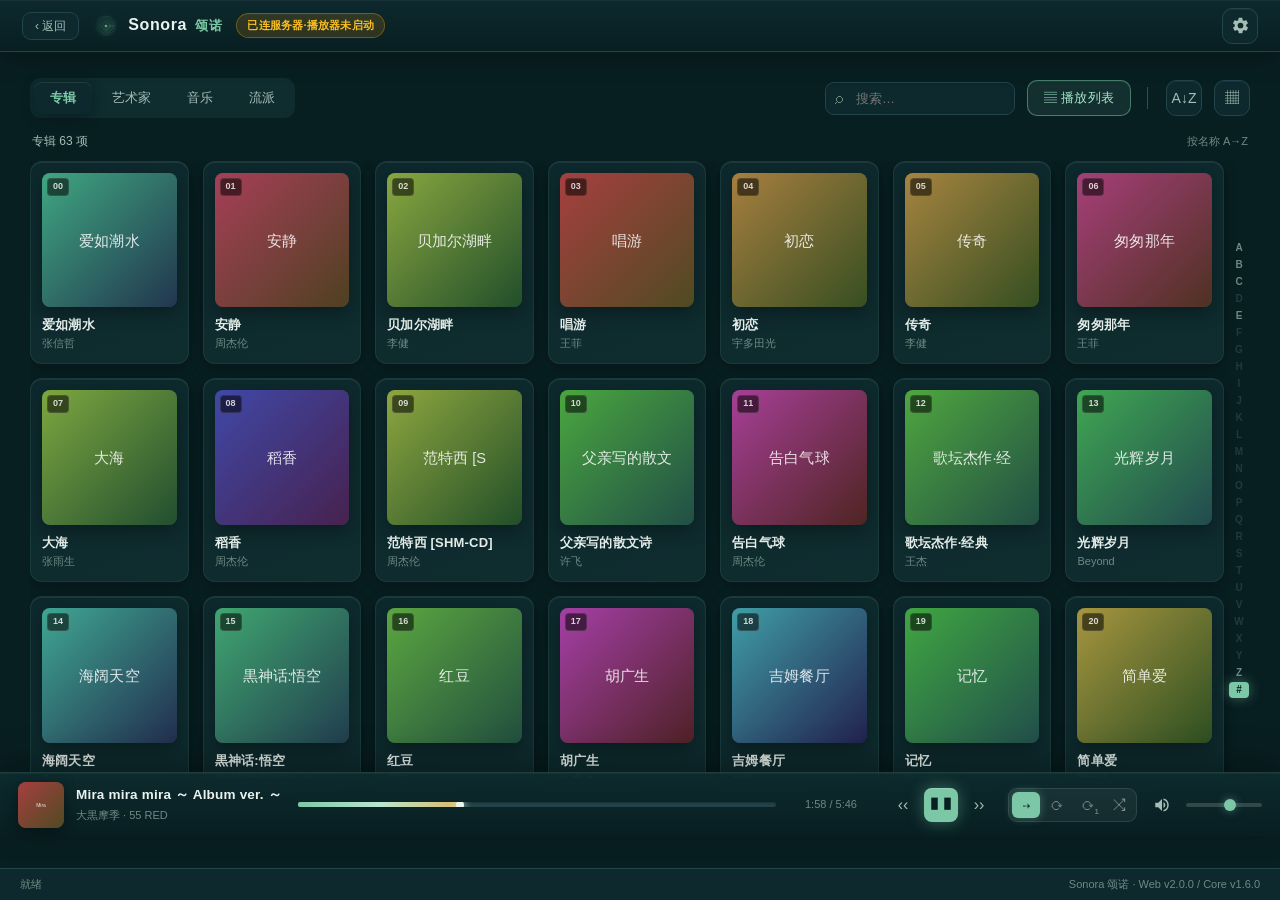
==== sonora-web/preview.html @ d5d9b0c3 "fix: v2.0.11 切歌/封面/信息延迟与直通判定修复" ====
<!DOCTYPE html>
<html lang="zh-CN">
<head>
<meta charset="utf-8">
<title>Sonora 颂诺 · 高保真播放器</title>
<style>
/* Design tokens — 源自 docs/design/design-tokens.json v1.1 + v1.6.0 THEMES */
:root {
  --bg:#FAFAFA; --topbar:#FFFFFF; --surface:#FFFFFF; --surface2:#F5F8F6;
  --card:#FFFFFF; --card-border:#E0E7E3; --border:#E0E7E3; --divider:#E4EAE7;
  --text:#1B2A26; --text2:#53655E; --text3:#8E9B95;
  --primary:#2F6B52; --primary-dark:#2A5F49; --on-primary:#FFFFFF;
  --accent:#2F6B52; --brand:#589E81; --on-accent:#FFFFFF;
  --ok:#3E7D62; --warn:#9A6100; --error:#B5352B;
  --sel:#E2F0EA; --sel-text:#2F6B52; --hover:#EEF5F1; --selected:#E2F0EA;
  --disabled:#8E9B95; --link:#2F6B52; --cover-pad:#E9EEF0;
  --prog-bg:#DCE5E0; --prog-fg:#589E81;
  --scroll:#E0E7E3; --scroll-active:#2F6B52;
  --fs-hero:42px; --fs-hero-focus:56px; --fs-title:24px; --fs-subtitle:17px;
  --fs-body:14px; --fs-caption:12px; --fs-overline:10px;
  --radius:12px; --radius-sm:8px; --radius-lg:16px;
  --shadow:0 8px 32px rgba(27,42,38,.10);
  --shadow-sm:0 2px 10px rgba(27,42,38,.06);
  --glass:blur(24px) saturate(150%);
  --font:"PingFang SC","Noto Sans CJK SC","SF Pro Display",-apple-system,BlinkMacSystemFont,"Segoe UI",sans-serif;
}
[data-theme="dark"] {
  --bg:#081F22; --topbar:#0D292D; --surface:#0D292D; --surface2:#0F2C2F;
  --card:#0D292D; --card-border:#22444A; --border:#22444A; --divider:#22444A;
  --text:#EAF3EF; --text2:#A6BDB6; --text3:#6E8984;
  --primary:#7CC7A6; --primary-dark:#6DB99A; --on-primary:#081F22;
  --accent:#7CC7A6; --brand:#6CAC92; --on-accent:#081F22;
  --ok:#7CC7A6; --warn:#E9B15C; --error:#F0857A;
  --sel:#17453E; --sel-text:#EAF3EF; --hover:#153A3C; --selected:#17453E;
  --disabled:#6E8984; --link:#7CC7A6; --cover-pad:#12332F;
  --prog-bg:#22444A; --prog-fg:#6CAC92;
  --scroll:#22444A; --scroll-active:#7CC7A6;
  --shadow:0 8px 32px rgba(0,0,0,.45);
  --shadow-sm:0 2px 10px rgba(0,0,0,.3);
}
* { box-sizing:border-box; margin:0; padding:0; }
html,body { height:100%; }
body { font-family:var(--font); background:var(--bg); color:var(--text);
  font-size:var(--fs-body); line-height:1.55; overflow:hidden;
  transition:background .25s,color .25s; }
button { font-family:inherit; cursor:pointer; }
::-webkit-scrollbar { width:10px; height:10px; }
::-webkit-scrollbar-thumb { background:var(--scroll); border-radius:6px; }
::-webkit-scrollbar-thumb:hover { background:var(--scroll-active); }

/* ================= App shell ================= */
[hidden] { display:none !important; }
.app { display:flex; flex-direction:column; height:100vh; }
.topbar { height:52px; flex:none; display:flex; align-items:center; gap:14px;
  padding:0 22px; background:var(--topbar); border-bottom:1px solid var(--border);
  position:relative; z-index:80; }
.brand { display:flex; align-items:center; gap:9px; font-size:16px; font-weight:700; color:var(--text); letter-spacing:.3px; cursor:pointer; }
.brand-logo { width:26px; height:26px; flex:none; border-radius:7px; }
.brand-zh { white-space:nowrap; }
.brand-zh em { font-style:normal; font-size:13px; font-weight:600; color:var(--primary); margin-left:3px; }
.brand-sub { font-size:12px; color:var(--text3); }
.spacer { flex:1; }
.icon-btn { width:36px; height:36px; display:flex; align-items:center; justify-content:center;
  border:1px solid var(--border); background:var(--surface); color:var(--text2);
  border-radius:10px; transition:.15s; font-size:14px; }
.icon-btn:hover { background:var(--hover); color:var(--primary); border-color:var(--primary); }
.settings-btn.on { background:var(--selected); color:var(--primary); border-color:var(--primary); }

/* 设置下拉菜单 */
.settings-menu { position:absolute; top:46px; right:20px; width:230px;
  background:var(--card); border:1px solid var(--card-border); border-radius:14px;
  box-shadow:var(--shadow); padding:8px; z-index:100;
  animation:menuIn .16s ease-out; }
@keyframes menuIn { from{opacity:0; transform:translateY(-6px)} to{opacity:1; transform:none} }
.sm-head { font-size:11px; font-weight:600; color:var(--text3); padding:6px 10px 8px; letter-spacing:1px; }
.settings-menu > button { display:flex; align-items:center; gap:12px; width:100%;
  border:0; background:transparent; color:var(--text); padding:10px 12px;
  font-size:13px; border-radius:9px; text-align:left; }
.settings-menu > button:hover { background:var(--hover); color:var(--primary); }
.sm-ico { width:20px; text-align:center; font-size:15px; color:var(--text2); }
.settings-menu > button:hover .sm-ico { color:var(--primary); }
.sm-sep { height:1px; background:var(--divider); margin:6px 8px; }
.sm-theme { display:flex; align-items:center; justify-content:space-between; padding:8px 12px; font-size:12px; color:var(--text2); }
.seg { display:flex; border:1px solid var(--border); border-radius:8px; overflow:hidden; }
.seg button { border:0; background:var(--topbar); color:var(--text2); padding:5px 11px; font-size:11px; }
.seg button.on { background:var(--selected); color:var(--primary); font-weight:600; }
.seg.mini button { padding:4px 9px; font-size:10px; }

.main { flex:1; overflow:hidden; position:relative; }
.page { display:none; height:100%; overflow:auto; padding:26px 30px; }
.page.on { display:block; }
.toast { position:absolute; top:16px; left:50%; transform:translateX(-50%) translateY(-8px);
  background:var(--card); border:1px solid var(--card-border); border-radius:10px;
  padding:10px 18px; box-shadow:var(--shadow); font-size:12px; opacity:0;
  transition:.25s; pointer-events:none; z-index:200; }
.toast.show { opacity:1; transform:translateX(-50%) translateY(0); }

/* ================= 首页 ================= */
.home-wrap { max-width:900px; margin:40px auto; display:grid;
  grid-template-columns:repeat(2,1fr); gap:24px; }
.home-card { display:flex; align-items:center; gap:18px; padding:30px 26px;
  background:var(--card); border:1px solid var(--card-border); border-radius:18px;
  box-shadow:var(--shadow-sm); cursor:pointer; transition:.2s; position:relative; overflow:hidden; }
.home-card::after { content:""; position:absolute; inset:0;
  background:radial-gradient(circle at 85% 15%,rgba(88,158,129,.12),transparent 55%); pointer-events:none; }
.home-card:hover { transform:translateY(-3px); box-shadow:var(--shadow); border-color:var(--primary); }
.home-card-ico { width:64px; height:64px; flex:none; display:flex; align-items:center; justify-content:center;
  border-radius:16px; background:var(--sel); color:var(--primary); }
.home-card-body { flex:1; min-width:0; }
.home-card-title { font-size:20px; font-weight:700; color:var(--text); }
.home-card-sub { font-size:12px; color:var(--text3); margin-top:4px; }
.home-card-arrow { font-size:26px; color:var(--text3); }
.placeholder-ico { font-size:56px; text-align:center; padding:30px; opacity:.5; }

/* 返回按钮（置于顶栏，不再悬浮遮挡封面） */
.back-bar { flex:none; display:flex; align-items:center; gap:3px;
  border:1px solid var(--border); background:var(--surface); color:var(--text2);
  padding:7px 12px; border-radius:9px; font-size:12px; line-height:1; }
.back-bar:hover { color:var(--primary); border-color:var(--primary); background:var(--hover); }

/* ================= 音乐库 ================= */
.lib-setup { display:flex; flex-direction:column; align-items:center; justify-content:center;
  height:70%; gap:14px; text-align:center; }
.add-lib-btn { width:78px; height:78px; border-radius:22px; border:2px dashed var(--primary);
  background:var(--sel); color:var(--primary); font-size:40px; line-height:1; cursor:pointer;
  transition:.2s; }
.add-lib-btn:hover { background:var(--selected); transform:scale(1.05); }
.lib-setup-title { font-size:20px; font-weight:700; margin-top:6px; }
.lib-setup-sub { font-size:13px; color:var(--text3); max-width:320px; }
.btn { padding:10px 20px; border-radius:9px; border:1px solid var(--border);
  background:var(--surface); color:var(--text); font-size:13px; cursor:pointer; }
.btn.primary { background:var(--primary); color:var(--on-primary); border-color:var(--primary); }
.btn:hover { filter:brightness(1.05); }

.lib-wrap { display:flex; flex-direction:column; height:100%; }
.lib-toolbar { display:flex; align-items:center; gap:12px; flex:none; }
.lib-cats { display:flex; gap:4px; background:var(--surface2); padding:4px; border-radius:11px; }
.lib-cats button { border:0; background:transparent; color:var(--text2); padding:7px 16px;
  border-radius:8px; font-size:13px; transition:.15s; }
.lib-cats button.on { background:var(--card); color:var(--primary); font-weight:600; box-shadow:var(--shadow-sm); }
.lib-search-wrap { position:relative; }
.lib-search-wrap .search-ico { position:absolute; left:10px; top:50%; transform:translateY(-50%);
  color:var(--text3); font-size:16px; }
.lib-search-wrap input { width:190px; padding:8px 12px 8px 30px; border:1px solid var(--border);
  background:var(--surface); color:var(--text); border-radius:9px; font-size:13px; outline:none; }
.lib-search-wrap input:focus { border-color:var(--primary); }
.lib-info { display:flex; align-items:center; padding:14px 2px 10px; font-size:12px; color:var(--text2); flex:none; }
.hint { color:var(--text3); font-size:11px; }
.lib-scroll-wrap { position:relative; flex:1; min-height:0; }
.lib-body { height:100%; overflow:auto; position:relative; padding-right:26px; }
.lib-items { display:grid; gap:14px; }
/* 网格视图 */
.lib-items.grid { grid-template-columns:repeat(auto-fill,minmax(140px,1fr)); }
.lib-item.grid { display:flex; flex-direction:column; gap:8px; padding:10px;
  background:var(--card); border:1px solid var(--card-border); border-radius:12px;
  cursor:pointer; transition:.15s; }
.lib-item.grid:hover { border-color:var(--primary); transform:translateY(-2px); box-shadow:var(--shadow-sm); }
.lib-item .thumb { width:100%; aspect-ratio:1; border-radius:8px; overflow:hidden;
  background:var(--cover-pad); display:flex; align-items:center; justify-content:center; position:relative; }
.lib-item .thumb img { width:100%; height:100%; object-fit:cover; }
.lib-item .thumb .ph { font-size:34px; color:var(--text3); }
.lib-item .idx { position:absolute; left:5px; top:5px; font-size:9px; color:rgba(255,255,255,.8);
  background:rgba(0,0,0,.45); padding:1px 5px; border-radius:4px; font-variant-numeric:tabular-nums; }
.lib-item .it-title { font-size:12px; font-weight:600; color:var(--text);
  white-space:nowrap; overflow:hidden; text-overflow:ellipsis; }
.lib-item .it-sub { font-size:11px; color:var(--text3);
  white-space:nowrap; overflow:hidden; text-overflow:ellipsis; }
/* 列表视图 */
.lib-items.list { grid-template-columns:1fr; gap:2px; }
.lib-item.list { display:flex; align-items:center; gap:12px; padding:6px 10px;
  border-radius:8px; cursor:pointer; }
.lib-item.list:hover { background:var(--hover); }
.lib-item.list .thumb { width:42px; height:42px; aspect-ratio:auto; flex:none; border-radius:6px; }
.lib-item.list .thumb .ph { font-size:18px; }
.lib-item.list .idx { display:none; }
.lib-item.list .it-main { flex:1; min-width:0; }
.lib-item.list .it-title { font-size:13px; }
.lib-item.list .it-sub { font-size:11px; }
.lib-item.list .it-extra { font-size:11px; color:var(--text3); font-variant-numeric:tabular-nums; }
/* 首字母栏 */
.alpha-bar { position:absolute; right:0; top:0; bottom:0; width:22px;
  display:flex; flex-direction:column; align-items:center; justify-content:center;
  gap:1px; z-index:5; }
.alpha-bar button { border:0; background:transparent; color:var(--text3); font-size:10px;
  width:20px; height:15px; line-height:15px; padding:0; border-radius:4px; font-weight:600; }
.alpha-bar button:hover, .alpha-bar button.on { color:var(--primary); background:var(--sel); }
.alpha-bar button.disabled { opacity:.25; pointer-events:none; }
.alpha-tip { position:absolute; right:30px; top:50%; transform:translateY(-50%);
  width:56px; height:56px; display:none; align-items:center; justify-content:center;
  background:rgba(47,107,82,.92); color:#fff; font-size:28px; font-weight:700;
  border-radius:14px; z-index:6; pointer-events:none; }
.alpha-tip.show { display:flex; }
.alpha-anchor { height:0; }

/* ================= mini 播放器 ================= */
.mini-player { position:fixed; left:0; right:0; bottom:32px; height:64px; z-index:60;
  display:flex; align-items:center; gap:12px; padding:0 18px;
  background:var(--topbar); border-top:1px solid var(--border); box-shadow:0 -4px 20px rgba(0,0,0,.12);
  animation:miniIn .3s cubic-bezier(.2,.8,.2,1); }
@keyframes miniIn { from{transform:translateY(100%)} to{transform:none} }
.mini-cover { width:46px; height:46px; flex:none; border-radius:8px; overflow:hidden;
  background:var(--cover-pad); display:flex; align-items:center; justify-content:center;
  cursor:pointer; box-shadow:var(--shadow-sm); }
.mini-cover img { width:100%; height:100%; object-fit:cover; }
.mini-cover .ph { font-size:20px; color:var(--text3); }
.mini-info { width:210px; min-width:0; }
.mini-title { font-size:13px; font-weight:600; white-space:nowrap; overflow:hidden; text-overflow:ellipsis; }
.mini-artist { font-size:11px; color:var(--text3); white-space:nowrap; overflow:hidden; text-overflow:ellipsis; margin-top:2px; }
.mini-progress { flex:1; height:4px; background:var(--prog-bg); border-radius:2px; overflow:hidden; }
.mini-progress i { display:block; height:100%; width:0; background:var(--prog-fg); transition:width .3s; }
.mini-time { font-size:11px; color:var(--text3); font-variant-numeric:tabular-nums; width:86px; text-align:center; }
.mini-ctrls { display:flex; align-items:center; gap:4px; }
.mini-ctrl { width:34px; height:34px; border:0; background:transparent; color:var(--text2);
  font-size:16px; border-radius:8px; }
.mini-ctrl:hover { background:var(--hover); color:var(--primary); }
.mini-ctrl.play { background:var(--primary); color:var(--on-primary); font-size:13px; }
.foot { height:32px; flex:none; display:flex; align-items:center; gap:10px; padding:0 20px;
  background:var(--topbar); border-top:1px solid var(--border); font-size:11px; color:var(--text3); }

/* ================= 常规播放器 ================= */
.player-screen { position:fixed; inset:0; z-index:120; overflow:hidden; background:var(--bg);
  animation:fadeIn .25s; }
@keyframes fadeIn { from{opacity:0} to{opacity:1} }
.player-bg { position:absolute; inset:-40px; background-size:cover; background-position:center;
  filter:blur(60px) saturate(140%); opacity:.32; transform:scale(1.1); }
.player-bg::after { content:""; position:absolute; inset:0;
  background:linear-gradient(135deg,rgba(8,31,34,.55),rgba(8,31,34,.85)); }
.player-top { position:relative; z-index:2; display:flex; align-items:center; gap:12px;
  padding:16px 24px; }
.focus-btn { gap:7px; padding:0 14px; width:auto; }
.focus-btn span { font-size:12px; }
.player-content { position:relative; z-index:2; display:grid;
  grid-template-columns:minmax(300px,440px) 1fr; gap:34px; max-width:1180px;
  margin:0 auto; padding:10px 30px 40px; height:calc(100% - 70px); }
.player-left { display:flex; flex-direction:column; gap:20px; min-width:0; }
.player-cover { width:100%; aspect-ratio:1; border-radius:18px; overflow:hidden;
  background:var(--cover-pad); display:flex; align-items:center; justify-content:center;
  box-shadow:0 16px 48px rgba(0,0,0,.45); border:1px solid rgba(255,255,255,.14); }
.player-cover img { width:100%; height:100%; object-fit:cover; }
.player-cover .ph { font-size:60px; color:var(--text3); }
/* LED 点阵屏 */
.led { border-radius:12px; padding:3px; background:linear-gradient(145deg,#0a1410,#121e18);
  box-shadow:inset 0 1px 3px rgba(255,255,255,.08),0 4px 14px rgba(0,0,0,.4); }
.led-screen { background:#0b1510; border:1px solid #1c3324; border-radius:9px;
  padding:12px 14px; font-family:"Courier New",ui-monospace,monospace; }
.led-row { display:flex; justify-content:space-between; align-items:baseline;
  padding:3px 0; font-size:11px; letter-spacing:1px; }
.led-row span { color:#3d6b4a; }
.led-row b { color:#7ce0a0; font-weight:700; text-shadow:0 0 8px rgba(124,224,160,.55); letter-spacing:1.5px; }
.led-status { margin-top:8px; padding-top:8px; border-top:1px dashed #1c3324;
  color:#e0b74c; font-size:10px; letter-spacing:2px; text-shadow:0 0 8px rgba(224,183,76,.5); }
.led-status.ok { color:#7ce0a0; text-shadow:0 0 8px rgba(124,224,160,.55); }
.player-right { display:flex; flex-direction:column; min-width:0; gap:18px; }
.player-title { font-size:34px; font-weight:700; line-height:1.2; color:#fff; word-break:break-word; }
.player-artist { font-size:17px; color:rgba(255,255,255,.8); margin-top:6px; }
.player-album { font-size:13px; color:rgba(255,255,255,.5); margin-top:2px; }
.player-progress .pbar { height:6px; background:rgba(255,255,255,.16); border-radius:3px; overflow:hidden; }
.player-progress .pbar i { display:block; height:100%; width:0;
  background:linear-gradient(90deg,#7cc7a6,#e0b74c); border-radius:3px; transition:width .3s; }
.ptimes { display:flex; justify-content:space-between; font-size:11px;
  color:rgba(255,255,255,.55); margin-top:6px; font-variant-numeric:tabular-nums; }
.player-transport { display:flex; gap:12px; justify-content:center; }
.player-transport button { width:58px; height:44px; border:1px solid rgba(255,255,255,.2);
  background:rgba(255,255,255,.08); color:#fff; border-radius:12px; font-size:17px; transition:.15s; }
.player-transport button:hover { background:rgba(255,255,255,.16); }
.player-transport button.primary { background:#7cc7a6; color:#081f22; border-color:#7cc7a6; font-size:15px; }
.panel-toggles { display:flex; gap:8px; flex-wrap:wrap; }
.panel-toggles button { padding:7px 13px; border:1px solid rgba(255,255,255,.18);
  background:rgba(255,255,255,.06); color:rgba(255,255,255,.7); border-radius:9px; font-size:12px; }
.panel-toggles button.on { background:rgba(124,199,166,.2); color:#a5e6c8; border-color:#7cc7a6; }
.player-panels { flex:1; display:grid; grid-template-columns:repeat(2,1fr); gap:12px;
  overflow:auto; align-content:start; }
.ppanel { background:rgba(8,31,34,.4); border:1px solid rgba(255,255,255,.12);
  border-radius:12px; overflow:hidden; backdrop-filter:blur(10px); }
.ppanel[hidden] { display:none; }
.ppanel-head { display:flex; justify-content:space-between; align-items:center;
  padding:9px 13px; font-size:12px; font-weight:600; color:#a5e6c8;
  border-bottom:1px solid rgba(255,255,255,.1); }
.ppanel-x { cursor:pointer; font-size:16px; color:rgba(255,255,255,.5); }
.ppanel-body { padding:12px 14px; font-size:12px; line-height:1.8;
  color:rgba(255,255,255,.8); max-height:220px; overflow:auto; }
.lyric-line { padding:2px 0; color:rgba(255,255,255,.45); transition:.2s; }
.lyric-line.cur { color:#a5e6c8; font-weight:600; }
.pl-row { display:flex; gap:8px; padding:5px 6px; border-radius:6px; cursor:pointer; }
.pl-row:hover { background:rgba(255,255,255,.08); }
.pl-row.cur { background:rgba(124,199,166,.16); }
.pl-row .pl-n { width:20px; color:rgba(255,255,255,.4); font-variant-numeric:tabular-nums; }
.pl-row .pl-t { flex:1; white-space:nowrap; overflow:hidden; text-overflow:ellipsis; }
.src-badge { display:inline-block; font-size:10px; padding:2px 7px; background:rgba(124,199,166,.2);
  color:#a5e6c8; border-radius:5px; margin-bottom:8px; }

/* ================= 专注大屏模式 ================= */
.focus-screen { position:fixed; inset:0; z-index:160; background:#0a1416; overflow:hidden;
  animation:fadeIn .3s; }
.focus-bg { position:absolute; inset:-60px; background-size:cover; background-position:center;
  filter:blur(80px) saturate(150%); opacity:.4; transform:scale(1.15); }
.focus-bg::after { content:""; position:absolute; inset:0;
  background:linear-gradient(120deg,rgba(6,18,20,.5),rgba(6,18,20,.82)); }
.focus-top { position:relative; z-index:3; display:flex; align-items:center; gap:14px;
  padding:16px 26px; }
.focus-player { font-size:12px; color:rgba(255,255,255,.6); display:flex; align-items:center; gap:7px; }
.focus-player::before { content:""; width:7px; height:7px; border-radius:50%; background:#7cc7a6; }
.focus-toggles { display:flex; gap:6px; }
.focus-toggles button { width:34px; height:34px; border:1px solid rgba(255,255,255,.16);
  background:rgba(255,255,255,.05); color:rgba(255,255,255,.65); border-radius:9px; font-size:15px; }
.focus-toggles button.on { background:rgba(124,199,166,.2); color:#a5e6c8; border-color:#7cc7a6; }
.focus-exit { background:rgba(255,255,255,.05); color:rgba(255,255,255,.7); border-color:rgba(255,255,255,.16); }
.focus-content { position:relative; z-index:2; display:flex; gap:40px; height:calc(100% - 190px);
  padding:0 40px; align-items:center; max-width:1600px; margin:0 auto; }
.focus-cover-col { flex:none; width:min(38vw,440px); }
.focus-cover { width:100%; aspect-ratio:1; border-radius:16px; overflow:hidden;
  border:5px solid rgba(255,255,255,.9); box-shadow:0 24px 70px rgba(0,0,0,.6);
  display:flex; align-items:center; justify-content:center; background:var(--cover-pad); }
.focus-cover img { width:100%; height:100%; object-fit:cover; }
.focus-cover .ph { font-size:70px; color:rgba(255,255,255,.4); }
.focus-mid { flex:1; min-width:0; display:flex; flex-direction:column; height:100%;
  padding:30px 0; align-items:center; text-align:center; }
.focus-title { font-size:44px; font-weight:700; color:#fff; line-height:1.15; }
.focus-artist { font-size:19px; color:rgba(255,255,255,.72); margin-top:12px; }
.focus-album { font-size:14px; color:rgba(255,255,255,.45); margin-top:5px; }
.focus-lyrics { flex:1; overflow:auto; margin-top:26px; width:100%; max-width:640px;
  padding:10px 20px; text-align:center; }
.focus-lyrics[hidden] { display:none; }
.flyric { font-size:19px; line-height:2; color:rgba(255,255,255,.32); transition:.3s; padding:3px 0; }
.flyric.cur { font-size:27px; font-weight:700; color:#fff;
  text-shadow:0 0 24px rgba(165,230,200,.5); }
.focus-aside { width:320px; flex:none; align-self:stretch; margin:26px 0;
  background:rgba(8,20,22,.6); border:1px solid rgba(255,255,255,.12); border-radius:14px;
  backdrop-filter:blur(14px); display:flex; flex-direction:column; overflow:hidden; }
.focus-aside[hidden] { display:none; }
.fa-head { display:flex; justify-content:space-between; align-items:center; padding:12px 16px;
  border-bottom:1px solid rgba(255,255,255,.1); font-size:13px; font-weight:600; color:#a5e6c8; }
.fa-head button { border:0; background:transparent; color:rgba(255,255,255,.6); font-size:18px; cursor:pointer; }
.fa-body { flex:1; overflow:auto; padding:8px 12px; }
.fa-row { display:flex; gap:10px; padding:9px 8px; border-radius:8px; cursor:pointer; align-items:center; }
.fa-row:hover { background:rgba(255,255,255,.07); }
.fa-row.cur { background:rgba(124,199,166,.16); }
.fa-row .fa-n { width:18px; font-size:11px; color:rgba(255,255,255,.4); }
.fa-row .fa-thumb { width:36px; height:36px; border-radius:5px; object-fit:cover; background:var(--cover-pad); }
.fa-row .fa-tx { flex:1; min-width:0; }
.fa-row .fa-t { font-size:12px; color:#fff; white-space:nowrap; overflow:hidden; text-overflow:ellipsis; }
.fa-row .fa-a { font-size:10px; color:rgba(255,255,255,.45); margin-top:2px; }
.fa-info-row { display:flex; justify-content:space-between; padding:7px 4px; font-size:12px;
  border-bottom:1px solid rgba(255,255,255,.07); }
.fa-info-row span { color:rgba(255,255,255,.5); }
.fa-info-row b { color:#fff; font-weight:500; }
.fa-bio { font-size:12px; line-height:1.9; color:rgba(255,255,255,.75); padding:6px 4px; }
.focus-bottom { position:absolute; left:0; right:0; bottom:0; z-index:3;
  padding:0 40px 26px; }
.focus-pbar { height:4px; background:rgba(255,255,255,.16); border-radius:2px; overflow:hidden;
  max-width:900px; margin:0 auto 18px; }
.focus-pbar i { display:block; height:100%; width:0;
  background:linear-gradient(90deg,#7cc7a6,#e0b74c); transition:width .3s; }
.focus-ctrls { display:flex; gap:22px; justify-content:center; align-items:center; margin-bottom:8px; }
.focus-ctrls button { width:52px; height:52px; border:0; background:transparent;
  color:rgba(255,255,255,.85); font-size:19px; border-radius:50%; }
.focus-ctrls button:hover { background:rgba(255,255,255,.1); }
.focus-ctrls button.play { width:60px; height:60px; background:#fff; color:#0a1416; font-size:17px; }
.focus-times { display:flex; justify-content:space-between; max-width:900px; margin:0 auto;
  font-size:11px; color:rgba(255,255,255,.5); font-variant-numeric:tabular-nums; }

@media (max-width:1000px){
  .player-content { grid-template-columns:1fr; }
  .focus-content { gap:18px; padding:0 18px; }
  .focus-cover-col { width:38vw; }
  .focus-aside { width:260px; }
  .focus-title { font-size:32px; }
  .flyric.cur { font-size:22px; }
}

/* ================= 阶段 2：设置子页 ================= */
.settings-wrap { max-width:820px; margin:0 auto; display:flex; flex-direction:column; gap:18px; }
.settings-head h2 { font-size:24px; font-weight:700; margin-bottom:6px; }
.settings-head p { margin:0; }
.form-card .form-grid { display:grid; grid-template-columns:1fr 1fr; gap:16px 20px; }
.field { display:flex; flex-direction:column; gap:7px; }
.field > span { font-size:12px; font-weight:600; color:var(--text2); }
.field > span em { font-style:normal; font-weight:400; color:var(--text3); font-size:11px; }
.field input, .field select { width:100%; padding:10px 12px; border:1px solid var(--border);
  background:var(--surface); color:var(--text); border-radius:9px; font-size:13px; outline:none; }
.field input:focus, .field select:focus { border-color:var(--primary); }
.form-actions { display:flex; align-items:center; gap:10px; margin-top:20px; }
.test-result { font-size:12px; margin-left:6px; }
.test-result.ok { color:var(--ok); }
.test-result.fail { color:var(--error); }
.player-field { margin-top:18px; max-width:360px; }
.row-between { display:flex; align-items:center; justify-content:space-between; gap:16px; margin-bottom:14px; }
.row-between b { font-size:14px; }
.empty-mini { color:var(--text3); font-size:12px; text-align:center; padding:22px; }
.device-list { display:flex; flex-direction:column; gap:6px; }
.device-row { display:flex; align-items:center; gap:12px; padding:11px 13px; border:1px solid var(--border);
  border-radius:9px; cursor:pointer; transition:.15s; }
.device-row:hover { background:var(--hover); }
.device-row.sel { border-color:var(--primary); background:var(--sel); }
.device-row .dev-ico { font-size:18px; color:var(--primary); }
.device-row .dev-name { flex:1; font-size:13px; font-weight:500; }
.device-row .dev-tag { font-size:10px; color:var(--text3); border:1px solid var(--border);
  padding:2px 7px; border-radius:5px; }
.engine-status { display:flex; align-items:center; gap:14px; }
.engine-status b { font-size:14px; }
.engine-dot { width:12px; height:12px; border-radius:50%; background:var(--text3); flex:none; }
.engine-dot.on { background:var(--ok); box-shadow:0 0 10px var(--ok); }
.cmd-preview { margin-top:18px; padding-top:16px; border-top:1px solid var(--divider); }
.cmd-preview code, .cmd-box { display:block; margin-top:8px; padding:11px 13px; background:var(--surface2);
  border:1px solid var(--border); border-radius:8px; font:12px/1.6 "SF Mono",Menlo,monospace;
  color:var(--text2); word-break:break-all; }
.switch-row { display:flex; align-items:center; gap:12px; margin-top:16px; font-size:13px; cursor:pointer; }
.switch-row > span { flex:1; }
.switch-row input { display:none; }
.switch-row i { width:40px; height:22px; border-radius:12px; background:var(--border); position:relative;
  transition:.2s; flex:none; }
.switch-row i::after { content:""; position:absolute; width:16px; height:16px; border-radius:50%;
  background:#fff; top:3px; left:3px; transition:.2s; box-shadow:0 1px 3px rgba(0,0,0,.2); }
.switch-row input:checked + i { background:var(--primary); }
.switch-row input:checked + i::after { left:21px; }
.param-toolbar { display:flex; align-items:center; gap:12px; margin-bottom:16px; }
.param-cats { display:flex; gap:4px; flex-wrap:wrap; }
.param-cats button { border:1px solid var(--border); background:var(--surface); color:var(--text2);
  padding:6px 12px; border-radius:8px; font-size:12px; }
.param-cats button.on { background:var(--selected); color:var(--primary); border-color:var(--primary); font-weight:600; }
.param-list { display:grid; grid-template-columns:1fr 1fr; gap:12px 20px; }
.param-item { display:flex; flex-direction:column; gap:6px; }
.param-item > label { font-size:12px; font-weight:600; color:var(--text2); }
.param-item > label em { font-style:normal; color:var(--text3); font-weight:400; font-family:monospace; font-size:11px; }
.param-item input, .param-item select { width:100%; padding:8px 10px; border:1px solid var(--border);
  background:var(--surface); color:var(--text); border-radius:8px; font-size:12px; outline:none; }
.param-item input:focus, .param-item select:focus { border-color:var(--primary); }
.param-problems { margin-top:12px; color:var(--error); font-size:12px; line-height:1.7; }
.version-card { align-items:center; }
.ver-item { display:flex; flex-direction:column; gap:4px; }
.ver-item span { font-size:11px; color:var(--text3); }
.ver-item b { font-size:15px; }
.changelog { max-height:260px; overflow:auto; }
.change-row { padding:9px 2px; border-bottom:1px solid var(--divider); }
.change-row:last-child { border-bottom:0; }
.change-row b { font-size:12px; display:block; }
.change-row p { margin:4px 0 0; font-size:11px; color:var(--text2); line-height:1.6; white-space:pre-line;
  max-height:60px; overflow:hidden; }
.about-card { text-align:center; padding:34px; }
.about-logo { font-size:34px; font-weight:800; letter-spacing:6px;
  background:linear-gradient(135deg,var(--primary),var(--brand)); -webkit-background-clip:text;
  -webkit-text-fill-color:transparent; background-clip:text; }
.about-sub { font-size:14px; color:var(--text2); margin-top:6px; }
.about-card p { margin-top:14px; }
.shortcut { display:flex; justify-content:space-between; align-items:center; padding:9px 2px;
  border-bottom:1px solid var(--divider); font-size:13px; }
.shortcut:last-child { border-bottom:0; }
kbd { font:11px/1 -apple-system,sans-serif; padding:5px 9px; border:1px solid var(--border);
  border-radius:6px; background:var(--surface2); color:var(--text2); }
@media (max-width:700px){ .form-card .form-grid,.param-list{grid-template-columns:1fr} }

/* ================= 多端同播 ================= */
.sync-layout { display:grid; grid-template-columns:1fr 220px; gap:18px; margin-top:14px; }
.sync-list { display:flex; flex-direction:column; gap:7px; max-height:290px; overflow:auto; }
.sync-row { display:flex; align-items:center; gap:11px; padding:11px 13px; border:1px solid var(--border);
  border-radius:10px; cursor:pointer; transition:.15s; }
.sync-row:hover { background:var(--hover); }
.sync-row.sel { border-color:var(--primary); background:var(--sel); }
.sync-row.off { opacity:.5; }
.sync-chk { width:17px; height:17px; border:1.5px solid var(--text3); border-radius:5px; flex:none;
  display:flex; align-items:center; justify-content:center; font-size:11px; color:transparent; }
.sync-row.sel .sync-chk { background:var(--primary); border-color:var(--primary); color:#fff; }
.sync-ico { font-size:17px; color:var(--primary); flex:none; }
.sync-meta { flex:1; min-width:0; }
.sync-name { font-size:13px; font-weight:600; white-space:nowrap; overflow:hidden; text-overflow:ellipsis; }
.sync-sub { font-size:11px; color:var(--text3); margin-top:2px; }
.sync-badge { font-size:10px; padding:3px 8px; border-radius:6px; white-space:nowrap; flex:none; }
.sync-badge.playing { background:rgba(124,199,166,.18); color:var(--ok); }
.sync-badge.synced { background:rgba(124,199,166,.12); color:var(--primary); border:1px solid var(--primary); }
.sync-badge.off { background:var(--surface2); color:var(--text3); }
.sync-master-radio { width:15px; height:15px; border:1.5px solid var(--text3); border-radius:50%; flex:none; }
.sync-row.master .sync-master-radio { border:4px solid var(--primary); }
.sync-side { display:flex; flex-direction:column; gap:14px; }
.sync-master-box { background:var(--surface2); border:1px solid var(--border); border-radius:10px; padding:13px; }
.sync-master-name { font-size:13px; font-weight:600; margin-top:7px; color:var(--primary);
  white-space:nowrap; overflow:hidden; text-overflow:ellipsis; }
.sync-actions { display:flex; flex-direction:column; gap:8px; }
.sync-actions .btn { width:100%; }
.sync-tip { margin:0; line-height:1.6; }
.sync-result { margin-top:12px; font-size:12px; }
.sync-result.ok { color:var(--ok); }
.sync-result.fail { color:var(--error); }
@media (max-width:700px){ .sync-layout{grid-template-columns:1fr} }

/* ============================================================
   Sonora 颂诺 · 视觉精修层 v0.3
   目标：去除塑料感，走向「高保真音响」质感——真实光影、细腻材质、克制配色
   本文件独立覆盖，可整体删除回退到 v0.2 基础样式
   ============================================================ */

/* ---------- 1. 全局字体渲染：让文字更细腻 ---------- */
html, body {
  -webkit-font-smoothing: antialiased;
  -moz-osx-font-smoothing: grayscale;
  text-rendering: optimizeLegibility;
}
[data-theme="dark"] {
  --shadow: 0 1px 0 rgba(255,255,255,.03) inset, 0 10px 40px rgba(0,0,0,.5);
  --shadow-sm: 0 1px 0 rgba(255,255,255,.03) inset, 0 3px 14px rgba(0,0,0,.32);
  --card-border: rgba(124,199,166,.10);
}

/* ---------- 2. 顶栏：细腻的玻璃与品牌辉光 ---------- */
.topbar {
  background: linear-gradient(180deg, var(--surface), var(--bg));
  box-shadow: 0 1px 0 rgba(255,255,255,.04) inset, 0 6px 24px rgba(0,0,0,.28);
}
.brand-logo { filter: drop-shadow(0 0 6px rgba(124,199,166,.35)); }
.brand-zh { letter-spacing:.6px; }
.icon-btn { box-shadow: 0 1px 0 rgba(255,255,255,.05) inset; }
.icon-btn:hover {
  transform: translateY(-1px);
  box-shadow: 0 1px 0 rgba(255,255,255,.1) inset, 0 6px 16px rgba(0,0,0,.28);
}

/* ---------- 3. 音乐库卡片：材质层次 + 封面光影 ---------- */
.lib-item.grid {
  background: linear-gradient(158deg, var(--card), var(--surface2));
  border: 1px solid var(--card-border);
  box-shadow: 0 1px 0 rgba(255,255,255,.04) inset, var(--shadow-sm);
  padding: 11px;
}
.lib-item.grid:hover {
  border-color: rgba(124,199,166,.55);
  box-shadow: 0 1px 0 rgba(255,255,255,.08) inset, 0 14px 34px rgba(0,0,0,.4), 0 0 0 1px rgba(124,199,166,.22);
  transform: translateY(-3px);
}
.lib-item .thumb {
  box-shadow: 0 0 0 1px rgba(255,255,255,.07) inset, 0 6px 18px rgba(0,0,0,.32);
}
.lib-item .thumb img { transition: transform .35s cubic-bezier(.2,.8,.2,1); }
.lib-item.grid:hover .thumb img { transform: scale(1.04); }
.lib-item .it-title { font-size:13px; letter-spacing:.2px; }
.lib-item .idx {
  background: rgba(0,0,0,.55); backdrop-filter:blur(6px);
  border:1px solid rgba(255,255,255,.1); font-weight:600;
}

/* 首字母栏：更清晰的可用/高亮态 */
.alpha-bar { background:linear-gradient(90deg,transparent,rgba(8,31,34,.28)); border-radius:8px; }
.alpha-bar button { height:16px; line-height:16px; font-size:10px; }
.alpha-bar button.on {
  background:var(--primary); color:var(--on-primary);
  box-shadow:0 0 12px rgba(124,199,166,.5), 0 2px 6px rgba(0,0,0,.3);
}
.alpha-tip { box-shadow:0 12px 30px rgba(0,0,0,.5), 0 0 0 1px rgba(255,255,255,.12) inset; }

/* 分类/搜索/排序工具条 */
.lib-cats button.on { box-shadow:0 1px 0 rgba(255,255,255,.06) inset, var(--shadow-sm); }
.lib-search-wrap input { box-shadow:0 1px 3px rgba(0,0,0,.18) inset; }
.lib-search-wrap input:focus { box-shadow:0 0 0 3px rgba(124,199,166,.14), 0 1px 3px rgba(0,0,0,.18) inset; }

/* ---------- 4. mini 播放器：玻璃质感 + 发光进度 ---------- */
.mini-player {
  background:linear-gradient(180deg, rgba(15,44,47,.86), rgba(8,31,34,.94));
  backdrop-filter:var(--glass); -webkit-backdrop-filter:var(--glass);
  border-top:1px solid rgba(124,199,166,.18);
  box-shadow:0 -10px 34px rgba(0,0,0,.32), 0 1px 0 rgba(255,255,255,.04) inset;
}
.mini-cover { box-shadow:0 4px 14px rgba(0,0,0,.4), 0 0 0 1px rgba(255,255,255,.1) inset; }
.mini-title { font-size:13.5px; letter-spacing:.2px; }
.mini-progress { height:5px; box-shadow:0 1px 2px rgba(0,0,0,.3) inset; }
.mini-progress i {
  background:linear-gradient(90deg,#7cc7a6,#b9e6cf,#dcb96a);
  box-shadow:0 0 10px rgba(124,199,166,.55);
  position:relative;
}
.mini-progress i::after {
  content:""; position:absolute; right:-3px; top:50%; transform:translateY(-50%);
  width:8px; height:8px; border-radius:50%; background:#e8f6ef;
  box-shadow:0 0 10px rgba(232,246,239,.9);
}
.mini-ctrl.play { box-shadow:0 0 16px rgba(124,199,166,.42), 0 1px 0 rgba(255,255,255,.2) inset; }

/* ---------- 5. 常规播放器 ---------- */
.player-bg {
  opacity:.52; filter:blur(72px) saturate(165%); transform:scale(1.08);
}
.player-bg::after {
  background:linear-gradient(135deg, rgba(8,31,34,.32), rgba(8,31,34,.70));
}
.player-cover {
  border-radius:20px;
  border:1px solid rgba(255,255,255,.2);
  box-shadow:
    0 28px 64px rgba(0,0,0,.6),
    0 0 0 7px rgba(255,255,255,.035),
    0 1px 0 rgba(255,255,255,.22) inset;
}
.player-title {
  font-size:36px; font-weight:750; letter-spacing:-.6px;
  text-shadow:0 3px 24px rgba(0,0,0,.45);
}
.player-artist { color:rgba(255,255,255,.86); font-size:17px; letter-spacing:.2px; }
.player-album { color:rgba(255,255,255,.5); letter-spacing:.4px; text-transform:uppercase; font-size:11px; }

/* 进度条：金属槽 + 发光填充 + 端点 */
.player-progress .pbar {
  height:7px; background:rgba(255,255,255,.13);
  box-shadow:0 1px 3px rgba(0,0,0,.35) inset, 0 1px 0 rgba(255,255,255,.05);
}
.player-progress .pbar i {
  background:linear-gradient(90deg,#7cc7a6,#b9e6cf 55%,#dcb96a);
  box-shadow:0 0 14px rgba(124,199,166,.6); position:relative;
}
.player-progress .pbar i::after {
  content:""; position:absolute; right:-4px; top:50%; transform:translateY(-50%);
  width:10px; height:10px; border-radius:50%; background:#eef8f2;
  box-shadow:0 0 12px rgba(238,248,242,.95), 0 1px 3px rgba(0,0,0,.4);
}

/* 传输按钮：立体质感 */
.player-transport button {
  box-shadow:0 1px 0 rgba(255,255,255,.12) inset, 0 6px 16px rgba(0,0,0,.28);
  transition:.18s cubic-bezier(.2,.8,.2,1);
}
.player-transport button:hover { transform:translateY(-2px); }
.player-transport button.primary {
  background:linear-gradient(160deg,#93dcb9,#6bb598);
  box-shadow:0 0 22px rgba(124,199,166,.5), 0 1px 0 rgba(255,255,255,.35) inset, 0 6px 18px rgba(0,0,0,.3);
  border-color:transparent;
}
.panel-toggles button { box-shadow:0 1px 0 rgba(255,255,255,.05) inset; }
.panel-toggles button.on {
  background:linear-gradient(160deg,rgba(124,199,166,.28),rgba(124,199,166,.14));
  box-shadow:0 0 12px rgba(124,199,166,.2), 0 1px 0 rgba(255,255,255,.08) inset;
}

/* LED 点阵屏：金属边框 + 扫描线 + 荧光点阵 */
.led {
  border-radius:14px; padding:5px;
  background:linear-gradient(150deg,#1c2922,#0b1310 55%,#172019);
  box-shadow:
    0 1px 1px rgba(255,255,255,.14) inset,
    0 -1px 2px rgba(0,0,0,.7) inset,
    0 10px 24px rgba(0,0,0,.5),
    0 0 0 1px rgba(0,0,0,.55);
  position:relative;
}
.led::before {
  content:""; position:absolute; inset:5px; border-radius:10px; pointer-events:none;
  background:repeating-linear-gradient(0deg,transparent 0,transparent 2px,rgba(0,0,0,.13) 2px,rgba(0,0,0,.13) 4px);
  z-index:1;
}
.led-screen {
  background:radial-gradient(ellipse at 50% -10%,#12261b,#08110d 72%);
  border:1px solid #26452f;
  box-shadow:0 0 26px rgba(0,0,0,.85) inset, 0 1px 0 rgba(124,224,160,.1) inset;
  border-radius:10px; padding:14px 16px;
}
.led-row b { color:#95f2b8; text-shadow:0 0 6px rgba(149,242,184,.8), 0 0 14px rgba(149,242,184,.35); }
.led-status { color:#f2c95e; text-shadow:0 0 8px rgba(242,201,94,.65); }
.led-status.ok { color:#95f2b8; text-shadow:0 0 8px rgba(149,242,184,.65); }

/* 面板卡片：更通透的毛玻璃 */
.ppanel {
  background:rgba(9,30,32,.5);
  border:1px solid rgba(255,255,255,.11);
  box-shadow:0 1px 0 rgba(255,255,255,.05) inset, 0 10px 26px rgba(0,0,0,.25);
  backdrop-filter:blur(14px);
}
.ppanel-head { letter-spacing:.5px; }

/* ---------- 6. 专注大屏模式 ---------- */
.focus-bg { opacity:.56; filter:blur(88px) saturate(175%); transform:scale(1.14); }
.focus-bg::after { background:linear-gradient(120deg,rgba(6,18,20,.42),rgba(6,18,20,.72)); }
.focus-cover {
  border:1px solid rgba(255,255,255,.32);
  border-radius:14px;
  box-shadow:
    0 34px 84px rgba(0,0,0,.68),
    0 0 0 10px rgba(255,255,255,.035),
    0 1px 0 rgba(255,255,255,.25) inset;
}
.focus-title { font-size:46px; font-weight:750; letter-spacing:-1px; text-shadow:0 4px 32px rgba(0,0,0,.5); }
.focus-artist { color:rgba(255,255,255,.78); letter-spacing:.4px; }
.flyric.cur {
  font-size:29px; text-shadow:0 0 32px rgba(165,230,200,.6);
}
.focus-aside {
  background:rgba(9,24,26,.68);
  border:1px solid rgba(255,255,255,.13);
  box-shadow:0 20px 50px rgba(0,0,0,.4), 0 1px 0 rgba(255,255,255,.05) inset;
  backdrop-filter:blur(18px);
}
.focus-pbar { height:5px; box-shadow:0 1px 3px rgba(0,0,0,.4) inset; }
.focus-pbar i {
  background:linear-gradient(90deg,#7cc7a6,#b9e6cf 55%,#dcb96a);
  box-shadow:0 0 12px rgba(124,199,166,.6);
}
.focus-ctrls button.play {
  box-shadow:0 0 34px rgba(255,255,255,.28), 0 10px 26px rgba(0,0,0,.45), 0 1px 0 rgba(255,255,255,.6) inset;
}

/* ---------- 7. 设置页：卡片与开关质感 ---------- */
.card {
  box-shadow:0 1px 0 rgba(255,255,255,.04) inset, var(--shadow-sm);
}
[data-theme="dark"] .card {
  background:linear-gradient(160deg,var(--card),var(--surface2));
}
.btn.primary {
  background:linear-gradient(160deg,var(--primary),var(--primary-dark));
  box-shadow:0 0 0 1px rgba(255,255,255,.1) inset, 0 6px 18px rgba(47,107,82,.35);
  border-color:transparent;
}
.btn:hover { transform:translateY(-1px); }
.switch-row input:checked + i { box-shadow:0 0 12px rgba(124,199,166,.4); }

/* ---------- 8. 首页入口卡片 ---------- */
.home-card { transition:.2s cubic-bezier(.2,.8,.2,1); }
.home-card:hover { transform:translateY(-3px); }

/* ---------- 9. 精修补丁：氛围与歌词表现 ---------- */
/* 专注封面：随环境光的柔和晕染 */
.focus-cover-col { position:relative; }
.focus-cover-col::after {
  content:""; position:absolute; inset:12% 12% -6%; z-index:-1;
  background:radial-gradient(ellipse at center,rgba(124,199,166,.18),transparent 70%);
  filter:blur(28px); pointer-events:none;
}
/* 歌词区：上下渐隐 + 当前句更聚焦 */
.focus-lyrics {
  -webkit-mask-image:linear-gradient(180deg,transparent,#000 14%,#000 84%,transparent);
  mask-image:linear-gradient(180deg,transparent,#000 14%,#000 84%,transparent);
}
.flyric { font-size:20px; color:rgba(255,255,255,.28); }
.flyric.cur {
  font-size:31px; color:#fff; font-weight:750;
  text-shadow:0 0 34px rgba(165,230,200,.7), 0 2px 8px rgba(0,0,0,.4);
}
/* 大屏标题自适应放大 */
@media (min-width:1400px){
  .focus-title { font-size:52px; }
  .player-title { font-size:38px; }
}
/* 当前播放行：更明确的高亮 */
.pl-row.cur { box-shadow:0 0 0 1px rgba(124,199,166,.28) inset; }
.pl-row.cur .pl-t { color:#a5e6c8; font-weight:600; }


/* ============================================================
   视觉精修 v0.4 · 新增交互组件（面包屑/右键菜单/弹窗/模式/音量）
   ============================================================ */

/* ---------- 面包屑 ---------- */
.crumb-bar { display:flex; align-items:center; gap:6px; flex:none; flex-wrap:wrap;
  padding:0 2px 10px; font-size:12px; }
.crumb-bar[hidden] { display:none; }
.crumb-bar button { border:0; background:var(--sel); color:var(--primary);
  padding:4px 11px; border-radius:7px; font-size:12px; font-weight:600; }
.crumb-bar button:hover { background:var(--selected); }
.cx-crumb-sep { color:var(--text3); }

/* ---------- 右键上下文菜单 ---------- */
.ctx-menu {
  position:fixed; z-index:300; min-width:180px; padding:6px;
  background:var(--card); border:1px solid var(--card-border);
  border-radius:12px; box-shadow:var(--shadow);
  animation:menuIn .12s ease-out;
}
.ctx-menu[hidden] { display:none; }
.ctx-menu button { display:flex; align-items:center; gap:11px; width:100%;
  border:0; background:transparent; color:var(--text);
  padding:9px 11px; border-radius:8px; font-size:13px; text-align:left; }
.ctx-menu button:hover { background:var(--hover); color:var(--primary); }
.ctx-menu button[hidden] { display:none; }
.cx-ico { width:18px; text-align:center; color:var(--text3); font-size:13px; }
.ctx-menu button:hover .cx-ico { color:var(--primary); }
.cx-sep { height:1px; background:var(--divider); margin:5px 8px; }

/* ---------- 弹窗 ---------- */
.modal-mask { position:fixed; inset:0; z-index:320;
  background:rgba(0,0,0,.55); backdrop-filter:blur(4px);
  display:flex; align-items:center; justify-content:center; }
.modal-mask[hidden] { display:none; }
.modal-box { width:min(520px,90vw); max-height:80vh; display:flex; flex-direction:column;
  background:var(--card); border:1px solid var(--card-border);
  border-radius:16px; box-shadow:0 24px 70px rgba(0,0,0,.5); overflow:hidden;
  animation:menuIn .16s ease-out; }
.modal-head { display:flex; align-items:center; justify-content:space-between;
  padding:15px 20px; border-bottom:1px solid var(--divider); }
.modal-head b { font-size:15px; }
.modal-head button { border:0; background:transparent; color:var(--text3);
  font-size:22px; line-height:1; cursor:pointer; }
.modal-head button:hover { color:var(--text); }
.modal-body { padding:16px 20px; overflow:auto; }
.info-row { display:flex; gap:14px; padding:8px 0; border-bottom:1px solid var(--divider);
  font-size:12px; line-height:1.6; }
.info-row:last-child { border-bottom:0; }
.info-row span { width:90px; flex:none; color:var(--text3); }
.info-row b { font-weight:500; color:var(--text); word-break:break-all; }
.pl-pick-hint { font-size:12px; color:var(--text3); margin-bottom:10px; }
.pl-pick { display:flex; align-items:center; gap:8px; width:100%;
  padding:10px 12px; margin-bottom:6px; border:1px solid var(--border);
  background:var(--surface); color:var(--text); border-radius:9px;
  font-size:13px; text-align:left; }
.pl-pick:hover { border-color:var(--primary); background:var(--sel); }
.pl-pick small { margin-left:auto; color:var(--text3); }
.pl-new-row { display:flex; gap:8px; margin-top:12px; }
.pl-new-row input { flex:1; padding:9px 11px; border:1px solid var(--border);
  background:var(--surface); color:var(--text); border-radius:9px; font-size:13px; outline:none; }
.pl-new-row input:focus { border-color:var(--primary); }
.pl-new-row .btn { padding:8px 14px; }

/* ---------- 播放模式小开关 ---------- */
.mode-ctrls { display:flex; align-items:center; gap:3px;
  background:var(--surface2); padding:3px; border-radius:9px; border:1px solid var(--border); }
.mode-ctrls button { width:28px; height:26px; display:flex; align-items:center; justify-content:center;
  border:0; background:transparent; color:var(--text3); border-radius:6px;
  font-size:14px; line-height:1; position:relative; }
.mode-ctrls button small { font-size:8px; position:absolute; right:3px; bottom:2px; }
.mode-ctrls button:hover { color:var(--text); background:var(--hover); }
.mode-ctrls button.on { color:var(--on-primary); background:var(--primary);
  box-shadow:0 0 10px rgba(124,199,166,.4); }
.mini-player .mode-ctrls { background:rgba(255,255,255,.05); border-color:rgba(255,255,255,.1); }
.mini-player .mode-ctrls button { color:rgba(255,255,255,.5); }
.mini-player .mode-ctrls button.on { color:#081f22; background:#7cc7a6; }
.player-subctrls { display:flex; align-items:center; gap:16px; }
.player-subctrls .mode-ctrls { background:rgba(255,255,255,.06); border-color:rgba(255,255,255,.14); }
.player-subctrls .mode-ctrls button { color:rgba(255,255,255,.5); }
.player-subctrls .mode-ctrls button.on { color:#081f22; background:#7cc7a6; }
.p-vol { display:flex; align-items:center; gap:8px; font-size:13px; color:rgba(255,255,255,.6); }
.focus-mode { background:rgba(255,255,255,.06); border-color:rgba(255,255,255,.14); }
.focus-mode button { color:rgba(255,255,255,.5); }
.focus-mode button.on { color:#081f22; background:#7cc7a6; }

/* ---------- 音量滑块 ---------- */
.vol-ctrl { display:flex; align-items:center; gap:7px; color:var(--text3); font-size:13px; }
input[type="range"] { -webkit-appearance:none; appearance:none; height:4px;
  background:var(--prog-bg); border-radius:3px; outline:none; cursor:pointer; }
input[type="range"]::-webkit-slider-thumb { -webkit-appearance:none; appearance:none;
  width:12px; height:12px; border-radius:50%; background:var(--primary);
  box-shadow:0 0 8px rgba(124,199,166,.5); }
.mini-player .vol-ctrl input[type="range"] { width:76px; background:rgba(255,255,255,.16); }
.player-subctrls input[type="range"] { width:100px; background:rgba(255,255,255,.16); }

/* ---------- 播放列表面板工具栏 ---------- */
.pl-toolbar { display:flex; align-items:center; gap:6px; padding:8px 10px;
  border-bottom:1px solid rgba(255,255,255,.1); }
.pl-toolbar select { flex:1; min-width:0; padding:6px 8px; font-size:11px;
  background:rgba(255,255,255,.08); color:#fff; border:1px solid rgba(255,255,255,.14);
  border-radius:7px; outline:none; }
.pl-toolbar select option { background:#0d292d; color:#fff; }
.pl-toolbar button { width:28px; height:28px; border:1px solid rgba(255,255,255,.14);
  background:rgba(255,255,255,.06); color:#fff; border-radius:7px; font-size:13px; }
.pl-toolbar button:hover { background:rgba(124,199,166,.22); border-color:#7cc7a6; }
.pl-remove { border:0; background:transparent; color:rgba(255,255,255,.4);
  font-size:16px; cursor:pointer; padding:0 4px; }
.pl-remove:hover { color:#f0857a; }
.pl-row .pl-t { flex:1; }


/* ============================================================
   视觉精修 v0.5 · 面板可缩放 / 收藏心形 / 音乐库播放列表入口
   ============================================================ */

/* ---------- 面板：内容自适应 + 拖拽缩放 ---------- */
/* 默认上限 320px（比旧 220 更大）；内容不足时按内容高度，超出时出现滚动条 */
.ppanel { --panel-h: 320px; display:flex; flex-direction:column; }
.ppanel-body { min-height:180px; max-height:var(--panel-h); overflow:auto; flex:0 1 auto; }
.ppanel-resize {
  height:12px; flex:none; cursor:ns-resize; position:relative;
  border-top:1px solid rgba(255,255,255,.06);
  background:linear-gradient(180deg,transparent,rgba(124,199,166,.05));
  transition:background .15s;
}
.ppanel-resize::after {
  content:""; position:absolute; left:50%; top:4px; transform:translateX(-50%);
  width:34px; height:3px; border-radius:3px; background:rgba(255,255,255,.18);
}
.ppanel-resize:hover { background:rgba(124,199,166,.14); }
.ppanel-resize:hover::after { background:var(--primary); }
.ppanel-resizing, .ppanel-resizing * { cursor:ns-resize !important; user-select:none !important; }
/* 歌词面板默认更高一些 */
.ppanel[data-panel="lyrics"] { --panel-h: 360px; }
.ppanel[data-panel="lyrics"] .ppanel-body { min-height:220px; }

/* ---------- 收藏心形按钮 ---------- */
.title-row { display:flex; align-items:flex-start; gap:12px; }
.title-row .player-title { flex:1; }
.fav-btn {
  border:0; background:transparent; color:rgba(255,255,255,.4);
  font-size:26px; line-height:1; cursor:pointer; flex:none;
  padding:0 4px; transition:.18s cubic-bezier(.2,.8,.2,1);
  text-shadow:0 2px 6px rgba(0,0,0,.4);
}
.fav-btn:hover { color:#ffd479; transform:scale(1.12); }
.fav-btn.on { color:#ff6b81; text-shadow:0 0 14px rgba(255,107,129,.7); }

/* 音乐库条目上的小心形 */
.lib-item .fav-mini {
  position:absolute; top:8px; right:8px; z-index:3;
  width:26px; height:26px; border:0; border-radius:50%;
  background:rgba(0,0,0,.5); backdrop-filter:blur(6px);
  color:rgba(255,255,255,.6); font-size:15px; line-height:26px; text-align:center;
  opacity:0; transition:.18s; cursor:pointer;
}
.lib-item { position:relative; }
.lib-item:hover .fav-mini, .lib-item .fav-mini.on { opacity:1; }
.lib-item .fav-mini.on { color:#ff6b81; background:rgba(0,0,0,.6); text-shadow:0 0 8px rgba(255,107,129,.7); }
.lib-item.list .fav-mini { top:50%; transform:translateY(-50%); }

/* 播放列表行内的心形 */
.pl-fav { border:0; background:transparent; color:rgba(255,255,255,.35);
  font-size:14px; cursor:pointer; padding:0 3px; transition:.15s; flex:none; }
.pl-fav:hover { color:#ffd479; }
.pl-fav.on { color:#ff6b81; text-shadow:0 0 8px rgba(255,107,129,.6); }

/* 右键收藏项点亮态 */
.ctx-menu button[data-act="fav"] .cx-ico { color:#ff6b81; }


/* ============================================================
   v0.5.1 · 音乐库内播放列表抽屉（就地查看，不跳转播放器）
   ============================================================ */
.lib-pl-drawer {
  position:absolute; top:0; right:0; bottom:0; z-index:60;
  width:min(400px, 88vw);
  display:flex; flex-direction:column;
  background:rgba(9,30,32,.96); backdrop-filter:blur(18px);
  border-left:1px solid rgba(124,199,166,.25);
  box-shadow:-18px 0 50px rgba(0,0,0,.5);
  animation:drawerIn .22s cubic-bezier(.2,.8,.2,1);
}
.lib-pl-drawer[hidden], .lib-pl-mask[hidden] { display:none; }
@keyframes drawerIn { from{transform:translateX(100%);opacity:.3} to{transform:translateX(0);opacity:1} }
.lib-pl-mask { position:absolute; inset:0; z-index:55; background:rgba(0,0,0,.25); }
#page-lib { position:relative; }

.lpd-head { display:flex; align-items:center; gap:10px;
  padding:15px 16px; border-bottom:1px solid rgba(255,255,255,.1); }
.lpd-head b { font-size:15px; color:#a5e6c8; }
.lpd-head .spacer { flex:1; }
.lpd-x { border:0; background:transparent; color:rgba(255,255,255,.55);
  font-size:22px; line-height:1; cursor:pointer; }
.lpd-x:hover { color:#fff; }

.lpd-toolbar { display:flex; gap:8px; padding:11px 14px;
  border-bottom:1px solid rgba(255,255,255,.08); }
.lpd-toolbar select { flex:1; min-width:0; padding:7px 9px; font-size:12px;
  background:rgba(255,255,255,.07); color:#fff;
  border:1px solid rgba(255,255,255,.14); border-radius:8px; outline:none; }
.lpd-toolbar select option { background:#0d292d; color:#fff; }
.lpd-toolbar button { width:32px; border:1px solid rgba(255,255,255,.14);
  background:rgba(255,255,255,.06); color:#fff; border-radius:8px; font-size:14px; }
.lpd-toolbar button:hover { background:rgba(124,199,166,.22); border-color:#7cc7a6; }

.lpd-body { flex:1; overflow:auto; padding:8px 10px; }
.lpd-body .pl-row { padding:9px 8px; font-size:13px; }
.lpd-body .pl-fav { font-size:17px; }
.lpd-foot { padding:10px 16px; border-top:1px solid rgba(255,255,255,.1);
  font-size:11px; color:rgba(255,255,255,.45); }

/* ============================================================
   refine5.css — v2.0.0 交互修复样式层（可整体删除回退）
   覆盖：连接徽标、mini关闭、静音按钮、参数帮助、设备命名
   ============================================================ */

/* ---- 顶栏连接徽标 ---- */
.brand-sub.conn-badge{
  font-size:11px; padding:3px 10px; border-radius:999px;
  background:rgba(124,199,166,.14); color:#8fe0bd;
  border:1px solid rgba(124,199,166,.28); font-weight:600; letter-spacing:.02em;
}
.brand-sub.conn-badge.online{ background:rgba(124,199,166,.14); color:#8fe0bd; border-color:rgba(124,199,166,.28); }
.brand-sub.conn-badge.offline{ background:rgba(224,108,108,.13); color:#e79494; border-color:rgba(224,108,108,.28); }
.brand-sub.conn-badge.unconfigured{ background:rgba(255,255,255,.07); color:rgba(255,255,255,.5); border-color:rgba(255,255,255,.12); }

/* ---- mini 播放器关闭按钮 ---- */
.mini-player{ position:relative; }
.mini-close{
  position:absolute; top:-9px; right:-6px; z-index:3;
  width:22px; height:22px; display:flex; align-items:center; justify-content:center;
  border:1px solid rgba(255,255,255,.14); border-radius:50%;
  background:rgba(20,40,44,.92); color:rgba(255,255,255,.55);
  cursor:pointer; opacity:0; transition:opacity .18s, color .18s, background .18s;
}
.mini-player:hover .mini-close{ opacity:1; }
.mini-close:hover{ color:#fff; background:rgba(124,199,166,.25); }

/* ---- 音量：SVG 图标 + 静音按钮（统一风格）---- */
.mute-btn{
  display:inline-flex; align-items:center; justify-content:center;
  width:26px; height:26px; padding:0; margin-right:4px;
  border:0; border-radius:7px; background:transparent;
  color:var(--text2, rgba(255,255,255,.62)); cursor:pointer;
  transition:color .15s, background .15s;
}
.mute-btn:hover{ color:var(--brand, #7cc7a6); background:rgba(124,199,166,.12); }
.mute-btn.muted{ color:#e79494; }
.vol-ctrl, .p-vol{ display:flex; align-items:center; }
.p-vol .mute-btn{ vertical-align:middle; }

/* ---- 参数项：推荐标记 + 帮助说明 ---- */
.param-item{
  padding:11px 12px; border:1px solid rgba(255,255,255,.08);
  border-radius:11px; background:rgba(255,255,255,.025); margin-bottom:9px;
}
.param-head{ display:flex; align-items:center; gap:10px; margin-bottom:7px; flex-wrap:wrap; }
.param-head label{ font-size:13px; font-weight:600; color:var(--text, #e8f0ee); }
.param-head label em{ font-style:normal; font-size:11px; color:var(--brand, #7cc7a6);
  margin-left:5px; opacity:.85; }
.param-rec{ font-size:10.5px; color:#f0c97a; background:rgba(240,201,122,.1);
  border:1px solid rgba(240,201,122,.24); padding:2px 8px; border-radius:999px; white-space:nowrap; }
.param-ctrl input, .param-ctrl select{ width:100%; box-sizing:border-box; }
.param-help{ margin-top:8px; font-size:11.5px; line-height:1.55; color:var(--text2, rgba(255,255,255,.5)); }
.param-effect{ color:var(--brand, #8fe0bd); margin-bottom:3px; }
.param-detail{ color:var(--text2, rgba(255,255,255,.48)); }
.param-range{ margin-top:3px; font-size:10.5px; opacity:.72; font-style:italic; }
.param-toolbar .btn#paramBest{ color:#f0c97a; border-color:rgba(240,201,122,.35); }

/* ---- 设备命名区 ---- */
.name-fields{ display:grid; grid-template-columns:repeat(auto-fit,minmax(150px,1fr)); gap:10px; margin:12px 0; }
.name-fields label{ display:flex; flex-direction:column; gap:5px; font-size:11.5px;
  color:var(--text2, rgba(255,255,255,.55)); }
.name-fields input{ padding:8px 10px; font-size:12px; border-radius:8px;
  border:1px solid rgba(255,255,255,.14); background:rgba(255,255,255,.05); color:var(--text,#fff); }
.name-fields input:focus{ outline:none; border-color:var(--brand,#7cc7a6); }
.name-preview{ font-size:12px; color:var(--text2, rgba(255,255,255,.6)); margin-bottom:11px; }
.name-preview code{ color:var(--brand,#8fe0bd); background:rgba(124,199,166,.1);
  padding:2px 8px; border-radius:6px; font-size:12px; }
#deviceNameCard .btn{ margin-top:2px; }

/* ---- 设备行图标统一（去掉 emoji 扬声器，用小 SVG 风格符号）---- */
.device-row .dev-ico{ color:var(--brand,#7cc7a6); opacity:.85; }

/* ===== 引擎日志区（v2.0.2） ===== */
.engine-log-wrap{ margin:10px 0; }
.engine-log{ margin:6px 0 0; padding:10px 12px; max-height:180px; overflow:auto;
  background:rgba(0,0,0,.25); border:1px solid rgba(255,255,255,.08); border-radius:8px;
  color:#8fd6c8; font:11px/1.55 ui-monospace,SFMono-Regular,Menlo,Consolas,monospace;
  white-space:pre-wrap; word-break:break-all; }
.engine-dot.on{ background:#4ade80 !important; box-shadow:0 0 10px #4ade8080 !important; }

/* 连接徽标：服务器已连但无播放器（警示色） */
.conn-badge.noplayer{ background:rgba(245,158,11,.15) !important; color:#fbbf24 !important; border-color:rgba(245,158,11,.35) !important; }


/* ---- mini 播放器溃缩为左下角封面小图标 ---- */
.mini-player.folded{
  left:12px; right:auto; width:62px; height:62px; padding:8px;
  bottom:40px; border:1px solid var(--border); border-radius:14px;
  box-shadow:0 6px 24px rgba(0,0,0,.28); animation:miniIn .3s cubic-bezier(.2,.8,.2,1);
}
.mini-player.folded .mini-cover{ width:46px; height:46px; cursor:pointer; }
.mini-player.folded .mini-info,
.mini-player.folded .mini-progress,
.mini-player.folded .mini-time,
.mini-player.folded .mini-ctrls,
.mini-player.folded .mode-ctrls,
.mini-player.folded .vol-ctrl,
.mini-player.folded .mini-close{ display:none !important; }

/* ============================================================
   refine6.css — v2.0.9 专注模式布局修复
   1) 顶部控件不漏边穿帮
   2) 歌名/meta 固定在顶部不被歌词挤出裁切
   ============================================================ */

/* 顶部栏：控件永不溢出，窄窗口自动换行，退出键始终可见 */
.focus-screen .focus-top{
  flex-wrap:wrap;
  justify-content:flex-start;
  gap:10px;
  padding:12px 22px;
  box-sizing:border-box;
  min-height:52px;
  flex:none;                 /* 不参与内容区高度分配，固定占位 */
  max-width:100vw;
  overflow:visible;
}
.focus-screen .focus-top .spacer{ flex:1 1 auto; }
.focus-screen .focus-mode,
.focus-screen .focus-toggles{ flex:none; }
.focus-screen .focus-exit{ flex:none; margin-left:auto; }

/* 内容区：改为 flex 列布局，让 cover 与 mid 垂直居中但不溢出 */
.focus-screen .focus-content{
  height:auto;
  flex:1 1 auto;
  min-height:0;              /* 允许子元素收缩，防止撑破被裁 */
  align-items:center;
  overflow:hidden;
  box-sizing:border-box;
}

/* 中部：meta 固定在顶部，歌词独立滚动，绝不把标题顶出去 */
.focus-screen .focus-mid{
  height:100%;
  max-height:100%;
  padding:8px 0 0;
  box-sizing:border-box;
  justify-content:flex-start;   /* 标题贴顶，不再垂直居中导致顶部溢出 */
  overflow:hidden;
}
.focus-screen .focus-meta{
  flex:none;                  /* 标题区不参与收缩，永不被挤压 */
  width:100%;
  padding:6px 0 10px;
  box-sizing:border-box;
}
.focus-screen .focus-title{
  max-width:100%;
  overflow:visible;
  line-height:1.2;
  word-break:break-word;
}
.focus-screen .focus-lyrics{
  flex:1 1 auto;
  min-height:0;               /* 关键：允许在 flex 中收缩并独立滚动 */
  overflow:auto;
  overscroll-behavior:contain;
  margin-top:14px;
}

/* 底部控制区：固定在底部，独立占位 */
.focus-screen .focus-bottom{
  flex:none;
  position:relative;          /* 由 flex 布局定位，不再 absolute 叠加到内容上 */
  padding:6px 40px 20px;
  box-sizing:border-box;
}
/* 让 focus-screen 成为纵向 flex 容器，三段（top/content/bottom）顺序占位 */
.focus-screen{
  display:flex;
  flex-direction:column;
}

/* ============================================================
   refine7.css — v2.0.10 真机二次反馈修复
   1) 面板全部开启时底部遮挡 -> 面板容器可滚动
   2) 进度条点击热区扩大，拖拽更跟手
   3) 正在播放曲目 ▶ 标识
   ============================================================ */

/* ---------- #1 播放器面板区：4 个面板全开时不遮挡，可整体滚动 ---------- */
.player-panels{
  min-height:0;                 /* 允许在 flex 父容器内收缩 */
  overflow-y:auto;              /* 面板超出可视区时整体滚动 */
  overflow-x:hidden;
  align-content:start;          /* grid 从顶部开始排，不拉伸平分导致裁切 */
  grid-auto-rows:min-content;   /* 行高按内容，不强制等高 */
  padding-right:2px;
  scrollbar-width:thin;
  scrollbar-color:rgba(124,199,166,.45) transparent;
}
.player-panels::-webkit-scrollbar{ width:7px; }
.player-panels::-webkit-scrollbar-thumb{ background:rgba(124,199,166,.45); border-radius:4px; }
.player-panels::-webkit-scrollbar-track{ background:transparent; }
/* 面板 body 自身保留滚动，但取消固定 min-height，避免撑高容器 */
.player-panels .ppanel{ min-height:0; align-self:start; }
.player-panels .ppanel-body{ max-height:340px; min-height:0; }

/* ---------- #2 进度条：扩大点击热区（细条 4-6px 太难点）---------- */
/* 用透明上下 padding 扩大 pointer 命中区，视觉高度不变 */
.mini-progress,
.player-progress .pbar,
.focus-pbar{
  position:relative;
}
/* 伪元素向上下各扩 10px 透明热区，事件仍落在容器上 */
.mini-progress::before,
.player-progress .pbar::before,
.focus-pbar::before{
  content:"";
  position:absolute;
  left:0; right:0;
  top:-10px; bottom:-10px;
  z-index:3;
  cursor:pointer;
}
/* 拖拽时禁止 fill 宽度过渡动画，避免跟手延迟 */
.mini-progress.seeking i,
.player-progress .pbar.seeking i,
.focus-pbar.seeking i{
  transition:none;
}

/* ---------- #5 正在播放标识 ▶ ---------- */
.now-playing{
  display:inline-block;
  color:#7cc7a6;
  font-size:11px;
  line-height:1;
  animation:np-pulse 1.4s ease-in-out infinite;
}
@keyframes np-pulse{ 0%,100%{opacity:1;} 50%{opacity:.45;} }
.pl-row.cur .pl-t,
.fa-row.cur .fa-t{ color:#a5e6c8; font-weight:600; }

/* ============================================================
   refine8.css — v2.0.11 真机三次反馈修复
   1) 音乐库工具条：播放列表按钮与大图标/列表切换明显分开
   2) LED 状态用短标签，避免长文本被裁切成「待确认…」看不懂
   3) 封面使用高清源后，禁止额外的模糊滤镜作用到前景封面
   ============================================================ */

/* ---------- #1 工具条按钮区分 ---------- */
.lib-toolbar .lib-pl-btn{
  width:auto;
  min-width:104px;
  padding:0 12px;
  gap:6px;
  font-size:13px;
  letter-spacing:.3px;
  color:#a5e6c8;
  border-color:rgba(124,199,166,.5);
  background:rgba(124,199,166,.10);
  margin-right:2px;
}
.lib-toolbar .lib-pl-btn:hover{
  background:rgba(124,199,166,.2);
  border-color:#7cc7a6;
}
/* 视觉分隔线：把「播放列表」与「排序 / 视图切换」分成两组 */
.lib-toolbar .tool-sep{
  display:inline-block;
  width:1px;
  height:22px;
  flex:none;
  margin:0 6px 0 2px;
  background:rgba(255,255,255,.2);
}
/* 视图切换按钮保持纯图标，并补 title 说明 */

/* ---------- #2 LED 状态短标签 ---------- */
#ledStatus{
  display:block;
  white-space:nowrap;
  overflow:hidden;
  text-overflow:ellipsis;
  max-width:100%;
  font-size:11px;
  letter-spacing:1px;
}

/* ---------- #3 前景封面保持锐利（模糊只用于背景） ---------- */
.focus-cover img,
.player-cover img,
.mini-cover img{
  image-rendering:auto;
  -webkit-backface-visibility:hidden;
  backface-visibility:hidden;
}

</style>
</head>
<body>
<div class="app">
  <!-- 顶栏：主页只有品牌 + 设置齿轮 -->
  <header class="topbar" id="topbar">
    <button class="back-bar" id="backBar" hidden>‹ 返回</button>
    <span class="brand" id="brandName">
      <img class="brand-logo" src="[data-uri]" alt="">
      <span class="brand-zh">Sonora <em>颂诺</em></span>
    </span>
    <span class="brand-sub conn-badge" id="connText">未连接</span>
    <span class="spacer"></span>
    <button class="icon-btn settings-btn" id="settingsBtn" title="设置" aria-label="设置">
      <svg viewBox="0 0 24 24" width="19" height="19"><path fill="currentColor" d="M19.14 12.94a7.5 7.5 0 0 0 .05-.94 7.5 7.5 0 0 0-.05-.94l2.03-1.58a.5.5 0 0 0 .12-.64l-1.92-3.32a.5.5 0 0 0-.6-.22l-2.39.96a7.3 7.3 0 0 0-1.63-.94l-.36-2.54a.5.5 0 0 0-.5-.42h-3.84a.5.5 0 0 0-.5.42l-.36 2.54a7.3 7.3 0 0 0-1.63.94l-2.39-.96a.5.5 0 0 0-.6.22L2.73 8.84a.5.5 0 0 0 .12.64l2.03 1.58a7.5 7.5 0 0 0 0 1.88l-2.03 1.58a.5.5 0 0 0-.12.64l1.92 3.32a.5.5 0 0 0 .6.22l2.39-.96a7.3 7.3 0 0 0 1.63.94l.36 2.54a.5.5 0 0 0 .5.42h3.84a.5.5 0 0 0 .5-.42l.36-2.54a7.3 7.3 0 0 0 1.63-.94l2.39.96a.5.5 0 0 0 .6-.22l1.92-3.32a.5.5 0 0 0-.12-.64l-2.03-1.58ZM12 15.6A3.6 3.6 0 1 1 12 8.4a3.6 3.6 0 0 1 0 7.2Z"/></svg>
    </button>
    <!-- 设置下拉菜单 -->
    <div class="settings-menu" id="settingsMenu" hidden>
      <div class="sm-head">设置</div>
      <button data-nav="server"><span class="sm-ico">⛁</span>服务器设置</button>
      <button data-nav="launch"><span class="sm-ico">▣</span>播放器引擎</button>
      <button data-nav="params"><span class="sm-ico">⚙</span>参数配置</button>
      <button data-nav="update"><span class="sm-ico">⇩</span>升级与更新</button>
      <div class="sm-sep"></div>
      <button data-nav="help"><span class="sm-ico">?</span>帮助</button>
      <div class="sm-sep"></div>
      <div class="sm-theme">
        <span>主题</span>
        <div class="seg mini" id="themeSeg">
          <button data-theme="light">浅</button>
          <button data-theme="dark">深</button>
          <button data-theme="system">自动</button>
        </div>
      </div>
    </div>
  </header>

  <main class="main" id="main">
    <div class="toast" id="toast"></div>

    <!-- ============ 首页 ============ -->
    <section class="page on" id="page-home">
      <div class="home-wrap">
        <!-- 音乐库卡片（默认主入口） -->
        <div class="home-card lib-entry" id="libEntry" data-nav="lib">
          <div class="home-card-ico">
            <svg viewBox="0 0 24 24" width="40" height="40"><path fill="currentColor" d="M12 3 2 8l10 5 10-5-10-5Zm0 7.2L5.2 6.6 12 3.2l6.8 3.4L12 10.2ZM4 10.5v5.2c0 .9 3.6 2.8 8 2.8s8-1.9 8-2.8v-5.2l-8 4-8-4Zm0 7v2.8c0 .9 3.6 2.8 8 2.8s8-1.9 8-2.8v-2.8l-8 4-8-4Z"/></svg>
          </div>
          <div class="home-card-body">
            <div class="home-card-title">音乐库</div>
            <div class="home-card-sub" id="libHomeSub">浏览专辑、艺术家、曲目与流派</div>
          </div>
          <div class="home-card-arrow">›</div>
        </div>

        <!-- 启动脚本卡片 -->
        <div class="home-card launch-entry" data-nav="launch">
          <div class="home-card-ico">
            <svg viewBox="0 0 24 24" width="40" height="40"><path fill="currentColor" d="M12 2a10 10 0 0 0-6 18c.5.4.8 1 .8 1.6 0 .8-.7 1.4-1.5 1.3-1.1-.1-2.2-.3-3.2-.7A10 10 0 1 0 12 2Zm-3.5 9a1.5 1.5 0 1 1 0-3 1.5 1.5 0 0 1 0 3Zm2.5 4a1.5 1.5 0 1 1 0-3 1.5 1.5 0 0 1 0 3Zm4-1a1.3 1.3 0 1 1 0-2.6 1.3 1.3 0 0 1 0 2.6Zm2.3-4a1 1 0 1 1 0-2 1 1 0 0 1 0 2Z"/></svg>
          </div>
          <div class="home-card-body">
            <div class="home-card-title">播放器引擎</div>
            <div class="home-card-sub">启动脚本 · 进程管理</div>
          </div>
          <div class="home-card-arrow">›</div>
        </div>
      </div>
    </section>

    <!-- ============ 音乐库页 ============ -->
    <section class="page" id="page-lib">
      <!-- 未配置引导 -->
      <div class="lib-setup" id="libSetup" hidden>
        <button class="add-lib-btn" id="addLibBtn" title="添加音乐库">＋</button>
        <div class="lib-setup-title">还没有音乐库</div>
        <div class="lib-setup-sub">添加 LMS 服务器以开始浏览你的音乐收藏</div>
        <button class="btn primary" id="gotoServerBtn">添加服务器</button>
      </div>

      <div class="lib-wrap" id="libWrap">
        <div class="lib-toolbar">
          <div class="lib-cats" id="libCats">
            <button data-cat="albums" class="on">专辑</button>
            <button data-cat="artists">艺术家</button>
            <button data-cat="titles">音乐</button>
            <button data-cat="genres">流派</button>
          </div>
          <span class="spacer"></span>
          <div class="lib-search-wrap">
            <span class="search-ico">⌕</span>
            <input id="libSearch" type="text" placeholder="搜索…" autocomplete="off">
          </div>
          <button class="icon-btn lib-pl-btn" id="libPlBtn" title="打开播放列表抽屉">▤ 播放列表</button>
          <span class="tool-sep" aria-hidden="true"></span>
          <button class="icon-btn" id="sortBtn" title="排序">A↓Z</button>
          <button class="icon-btn" id="viewBtn" title="切换视图（大图标 / 列表）">▦</button>
        </div>
        <div class="crumb-bar" id="crumbBar" hidden></div>
        <div class="lib-info"><span id="libCount">—</span><span class="spacer"></span><span id="libHint" class="hint"></span></div>
        <div class="lib-scroll-wrap">
          <div class="lib-body" id="libBody">
            <div class="lib-items" id="libItems"></div>
          </div>
          <div class="alpha-bar" id="alphaBar"></div>
          <div class="alpha-tip" id="alphaTip"></div>
        </div>
      </div>

      <!-- 音乐库内播放列表抽屉 -->
      <div class="lib-pl-drawer" id="libPlDrawer" hidden>
        <div class="lpd-head">
          <b>播放列表</b>
          <span class="spacer"></span>
          <button class="lpd-x" id="libPlClose" title="关闭">×</button>
        </div>
        <div class="lpd-toolbar">
          <select id="lpdSelect" title="选择播放列表"><option value="">当前队列</option></select>
          <button id="lpdNew" title="新建播放列表">＋</button>
          <button id="lpdDel" title="删除所选播放列表">🗑</button>
          <button id="lpdRefresh" title="刷新">↻</button>
        </div>
        <div class="lpd-body" id="lpdBody">加载中…</div>
        <div class="lpd-foot" id="lpdFoot">— 首</div>
      </div>
      <div class="lib-pl-mask" id="libPlMask" hidden></div>
    </section>

    <!-- ============ 服务器设置 ============ -->
    <section class="page" id="page-server">
      <div class="settings-wrap">
        <div class="settings-head"><h2>服务器设置</h2><p class="muted">连接 LMS（Logitech Media Server）音乐服务器</p></div>
        <div class="card form-card">
          <div class="form-grid">
            <label class="field"><span>服务器地址</span><input id="svHost" type="text" placeholder="192.168.1.100"></label>
            <label class="field"><span>端口</span><input id="svPort" type="text" value="9000" placeholder="9000"></label>
            <label class="field"><span>用户名 <em>可选</em></span><input id="svUser" type="text" placeholder="留空则不认证"></label>
            <label class="field"><span>密码 <em>可选</em></span><input id="svPass" type="password" placeholder="••••••"></label>
          </div>
          <div class="form-actions">
            <button class="btn" id="svTest">测试连接</button>
            <button class="btn primary" id="svSave">保存设置</button>
            <span class="test-result" id="svResult"></span>
          </div>
          <div class="field player-field"><span>默认播放器</span>
            <select id="svPlayer"><option value="">自动选择</option></select>
          </div>
        </div>
      </div>
    </section>

    <!-- ============ 播放器引擎（设备与启动）============ -->
    <section class="page" id="page-launch">
      <div class="settings-wrap">
        <div class="settings-head"><h2>播放器引擎</h2><p class="muted">管理 squeezelite 输出设备与启动</p></div>
        <div class="card">
          <div class="row-between"><div><b>音频输出设备</b><div class="hint">从 squeezelite 扫描系统可用输出</div></div>
            <button class="btn" id="devScan">重新扫描</button></div>
          <div class="device-list" id="deviceList"><div class="empty-mini">点击「重新扫描」检测设备</div></div>
        </div>
        <div class="card" id="deviceNameCard">
          <div><b>播放器命名</b><div class="hint">LMS 服务端「播放器」列表中显示的名称；随所选设备自动生成</div></div>
          <div class="name-fields">
            <label>本机名称<input type="text" id="devHostName" placeholder="自动检测"></label>
            <label>设备简称<input type="text" id="devShort" placeholder="留空自动生成"></label>
            <label>名称模板<input type="text" id="devTemplate" value="{host} - {short}" placeholder="{host} - {short}"></label>
          </div>
          <div class="name-preview">LMS 显示名：<code id="devNamePreview">—</code></div>
          <button class="btn primary" id="devNameSave">保存命名</button>
        </div>
        <div class="card" id="syncCard">
          <div class="row-between"><div><b>多端同播</b><div class="hint">将多台 LMS 播放器组成同步组，一起播放同一首音乐</div></div>
            <button class="btn" id="syncRefresh">刷新设备</button></div>
          <div class="sync-layout">
            <div class="sync-list" id="syncList"><div class="empty-mini">加载播放器中…</div></div>
            <div class="sync-side">
              <div class="sync-master-box"><span class="overline">当前主控</span>
                <div class="sync-master-name" id="syncMasterName">—</div></div>
              <div class="sync-actions">
                <button class="btn primary" id="syncApply">开始同播</button>
                <button class="btn" id="syncStop">取消同播</button>
              </div>
              <p class="hint sync-tip">勾选设备并点选一台作为主控，其余作为从端跟随播放。</p>
            </div>
          </div>
          <div class="sync-result" id="syncResult"></div>
        </div>
        <div class="card">
          <div class="engine-status">
            <div class="engine-dot" id="engineDot"></div>
            <div><b id="engineState">引擎未运行</b><div class="hint" id="engineVer">未找到 squeezelite 可执行文件</div></div>
            <span class="spacer"></span>
            <button class="btn primary" id="engineToggle">启动引擎</button>
          </div>
          <div class="cmd-preview"><span class="overline">启动命令</span><code id="engineCmd">—</code></div>
          <div class="engine-log-wrap"><span class="overline">引擎日志</span><pre class="engine-log" id="engineLog">暂无日志</pre></div>
          <label class="switch-row"><span>开机自动启动引擎（系统级）<small class="hint" id="autoStartHint" style="margin-left:8px"></small></span><input type="checkbox" id="autoStart"><i></i></label>
        </div>
      </div>
    </section>

    <!-- ============ 参数配置 ============ -->
    <section class="page" id="page-params">
      <div class="settings-wrap">
        <div class="settings-head"><h2>参数配置</h2><p class="muted">squeezelite 启动参数，修改后实时预览命令</p></div>
        <div class="card">
          <div class="param-toolbar"><div class="param-cats" id="paramCats"></div>
            <span class="spacer"></span>
            <button class="btn" id="paramBest" title="一键套用 bit-perfect 最优音质配置">★ 一键最优</button>
            <button class="btn primary" id="paramSave">保存参数</button></div>
          <div class="param-list" id="paramList"><div class="empty-mini">加载参数中…</div></div>
        </div>
        <div class="card">
          <span class="overline">命令预览</span>
          <code class="cmd-box" id="paramPreview">—</code>
          <div class="param-problems" id="paramProblems"></div>
        </div>
      </div>
    </section>

    <!-- ============ 升级与更新 ============ -->
    <section class="page" id="page-update">
      <div class="settings-wrap">
        <div class="settings-head"><h2>升级与更新</h2><p class="muted">检查 squeezelite 与 LMS 新版本</p></div>
        <div class="card version-card">
          <div class="ver-item"><span>当前 squeezelite</span><b id="verLocal">—</b></div>
          <div class="ver-item"><span>最新 squeezelite</span><b id="verLatest">—</b></div>
          <div class="ver-item"><span>架构</span><b id="verArch">—</b></div>
          <span class="spacer"></span><button class="btn" id="checkUpdates">检查更新</button><button class="btn primary" id="doUpgrade">⟳ 立即更新 squeezelite</button>
        </div>
        <div class="card">
          <div class="row-between"><b>更新进度</b><span class="overline" id="upgradeVer">—</span></div>
          <pre class="engine-log" id="upgradeLog">尚未更新。点击「立即更新 squeezelite」下载并替换内置二进制（旧版自动备份）。</pre>
        </div>
        <div class="card">
          <div class="row-between"><div><b>更新日志</b></div><button class="btn" id="logRefresh">刷新</button></div>
          <div class="changelog" id="changeLog"><div class="empty-mini">点击「检查更新」加载</div></div>
        </div>
        <div class="card">
          <label class="switch-row"><span>启动时自动检查更新</span><input type="checkbox" id="autoUpgrade"><i></i></label>
        </div>
      </div>
    </section>

    <!-- ============ 帮助 ============ -->
    <section class="page" id="page-help">
      <div class="settings-wrap">
        <div class="settings-head"><h2>帮助</h2></div>
        <div class="card about-card">
          <span class="about-logo">SONORA</span>
          <div class="about-sub">颂诺 · 高保真播放器</div>
          <p class="muted" id="helpMeta"></p>
          <p class="hint">pywebview 渲染层 · 原创设计 · 详见项目 BRAND.md</p>
        </div>
        <div class="card">
          <b>快捷键</b>
          <div class="shortcut"><span>播放 / 暂停</span><kbd>空格</kbd></div>
          <div class="shortcut"><span>退出专注 / 播放器</span><kbd>Esc</kbd></div>
          <div class="shortcut"><span>返回主页</span><kbd>点击左上角 logo</kbd></div>
        </div>
      </div>
    </section>
  </main>

  <!-- ============ mini 播放器（底部常驻）============ -->
  <div class="mini-player" id="miniPlayer" hidden>
    <button class="mini-close" id="miniClose" title="关闭迷你播放器" aria-label="关闭">
      <svg viewBox="0 0 24 24" width="14" height="14"><path fill="currentColor" d="M18.3 5.71 12 12.01l-6.3-6.3-1.41 1.41 6.3 6.3-6.3 6.3 1.41 1.41 6.3-6.3 6.3 6.3 1.41-1.41-6.3-6.3 6.3-6.3z"/></svg>
    </button>
    <div class="mini-cover" id="miniCover"><span class="ph">♪</span></div>
    <div class="mini-info">
      <div class="mini-title" id="miniTitle">—</div>
      <div class="mini-artist" id="miniArtist"></div>
    </div>
    <div class="mini-progress"><i id="miniFill"></i></div>
    <div class="mini-time" id="miniTime">0:00 / 0:00</div>
    <div class="mini-ctrls">
      <button class="mini-ctrl" id="miniPrev" title="上一首">‹‹</button>
      <button class="mini-ctrl play" id="miniPlay" title="播放/暂停">▶</button>
      <button class="mini-ctrl" id="miniNext" title="下一首">››</button>
    </div>
    <div class="mode-ctrls" id="modeCtrls">
      <button data-mode="seq" class="on" title="顺序播放">⇢</button>
      <button data-mode="loop" title="列表循环">⟳</button>
      <button data-mode="one" title="单曲循环">⟳<small>1</small></button>
      <button data-mode="shuffle" title="随机播放">⤨</button>
    </div>
    <div class="vol-ctrl">
      <button class="mute-btn" id="miniMute" title="静音/恢复" aria-label="静音">
        <svg viewBox="0 0 24 24" width="18" height="18"><path fill="currentColor" d="M3 9v6h4l5 5V4L7 9H3zm13.5 3a4.5 4.5 0 0 0-2.5-4.03v8.05A4.5 4.5 0 0 0 16.5 12zM14 3.23v2.06a7 7 0 0 1 0 13.42v2.06a9 9 0 0 0 0-17.54z"/></svg>
      </button>
      <input type="range" id="volSlider" min="0" max="100" value="60" title="音量">
    </div>
  </div>

  <!-- ============ 常规播放器（点击封面进入）============ -->
  <div class="player-screen" id="playerScreen" hidden>
    <div class="player-bg" id="playerBg"></div>
    <div class="player-top">
      <button class="icon-btn" id="collapsePlayer" title="收起">⌄</button>
      <span class="spacer"></span>
      <button class="icon-btn focus-btn" id="focusBtn" title="专注模式">
        <svg viewBox="0 0 24 24" width="18" height="18"><path fill="currentColor" d="M4 4h6v2H6v4H4V4Zm10 0h6v6h-2V6h-4V4ZM4 14h2v4h4v2H4v-6Zm14 0h2v6h-6v-2h4v-4Z"/></svg>
        <span>专注</span>
      </button>
    </div>
    <div class="player-content">
      <div class="player-left">
        <div class="player-cover" id="playerCover"><span class="ph">♪</span></div>
        <div class="led" id="ledPanel">
          <div class="led-screen">
            <div class="led-row"><span>FORMAT</span><b id="ledFmt">—</b></div>
            <div class="led-row"><span>RATE</span><b id="ledRate">—</b></div>
            <div class="led-row"><span>BITS</span><b id="ledBits">—</b></div>
            <div class="led-row"><span>BITRATE</span><b id="ledBitrate">—</b></div>
            <div class="led-status" id="ledStatus">NO SIGNAL</div>
          </div>
        </div>
      </div>
      <div class="player-right">
        <div class="player-meta">
          <div class="title-row"><div class="player-title" id="playerTitle">—</div><button class="fav-btn" id="pFav" title="收藏/取消收藏">♡</button></div>
          <div class="player-artist" id="playerArtist"></div>
          <div class="player-album" id="playerAlbum"></div>
        </div>
        <div class="player-progress">
          <div class="pbar"><i id="playerFill"></i></div>
          <div class="ptimes"><span id="playerCur">0:00</span><span id="playerDur">0:00</span></div>
        </div>
        <div class="player-transport">
          <button id="pPrev">‹‹</button>
          <button id="pPlay" class="primary">▶</button>
          <button id="pNext">››</button>
        </div>
        <div class="player-subctrls">
          <div class="mode-ctrls" id="pModeCtrls">
            <button data-mode="seq" class="on" title="顺序播放">⇢</button>
            <button data-mode="loop" title="列表循环">⟳</button>
            <button data-mode="one" title="单曲循环">⟳<small>1</small></button>
            <button data-mode="shuffle" title="随机播放">⤨</button>
          </div>
          <label class="p-vol">
            <button class="mute-btn" id="pMute" title="静音/恢复" aria-label="静音">
              <svg viewBox="0 0 24 24" width="18" height="18"><path fill="currentColor" d="M3 9v6h4l5 5V4L7 9H3zm13.5 3a4.5 4.5 0 0 0-2.5-4.03v8.05A4.5 4.5 0 0 0 16.5 12zM14 3.23v2.06a7 7 0 0 1 0 13.42v2.06a9 9 0 0 0 0-17.54z"/></svg>
            </button>
            <input type="range" id="pVolSlider" min="0" max="100" value="60" title="音量"></label>
        </div>
        <div class="panel-toggles" id="panelToggles">
          <button data-panel="playlist" class="on">▤ 播放列表</button>
          <button data-panel="lyrics" class="on">≡ 歌词</button>
          <button data-panel="albumBio">◫ 专辑简介</button>
          <button data-panel="artistBio">◙ 歌手简介</button>
        </div>
        <div class="player-panels" id="playerPanels">
          <div class="ppanel" data-panel="playlist"><div class="ppanel-head">播放列表 <span class="ppanel-x" data-close="playlist">×</span></div><div class="pl-toolbar"><select id="plSelect" title="选择播放列表"><option value="">当前队列</option></select><button id="plNew" title="新建播放列表">＋</button><button id="plDel" title="删除所选播放列表">🗑</button><button id="plRefresh" title="刷新">↻</button></div><div class="ppanel-body" id="playlistBox">暂无播放列表</div><div class="ppanel-resize" title="拖动调整高度 · 双击复位"></div></div>
          <div class="ppanel" data-panel="lyrics"><div class="ppanel-head">歌词 <span class="ppanel-x" data-close="lyrics">×</span></div><div class="ppanel-body" id="lyricsBox">暂无歌词</div><div class="ppanel-resize" title="拖动调整高度 · 双击复位"></div></div>
          <div class="ppanel" data-panel="albumBio" hidden><div class="ppanel-head">专辑简介 <span class="ppanel-x" data-close="albumBio">×</span></div><div class="ppanel-body" id="albumBioBox">暂无专辑简介</div><div class="ppanel-resize" title="拖动调整高度 · 双击复位"></div></div>
          <div class="ppanel" data-panel="artistBio" hidden><div class="ppanel-head">歌手简介 <span class="ppanel-x" data-close="artistBio">×</span></div><div class="ppanel-body" id="artistBioBox">暂无歌手简介</div><div class="ppanel-resize" title="拖动调整高度 · 双击复位"></div></div>
        </div>
      </div>
    </div>
  </div>

  <!-- ============ 专注大屏模式 ============ -->
  <div class="focus-screen" id="focusScreen" hidden>
    <div class="focus-bg" id="focusBg"></div>
    <div class="focus-top">
      <span class="focus-player" id="focusPlayer">播放器</span>
      <span class="spacer"></span>
      <div class="mode-ctrls focus-mode" id="fModeCtrls">
        <button data-mode="seq" class="on" title="顺序播放">⇢</button>
        <button data-mode="loop" title="列表循环">⟳</button>
        <button data-mode="one" title="单曲循环">⟳<small>1</small></button>
        <button data-mode="shuffle" title="随机播放">⤨</button>
      </div>
      <div class="focus-toggles" id="focusToggles">
        <button data-fpanel="playlist" title="播放列表">▤</button>
        <button data-fpanel="info" title="曲目信息">ⓘ</button>
        <button data-fpanel="artistBio" title="歌手简介">◙</button>
        <button data-fpanel="lyricsOn" class="on" title="显示/隐藏歌词">≡</button>
      </div>
      <button class="icon-btn focus-exit" id="focusExit" title="退出专注模式">⤡</button>
    </div>
    <div class="focus-content">
      <div class="focus-cover-col">
        <div class="focus-cover" id="focusCover"><span class="ph">♪</span></div>
      </div>
      <div class="focus-mid">
        <div class="focus-meta">
          <div class="focus-title" id="focusTitle">—</div>
          <div class="focus-artist" id="focusArtist"></div>
          <div class="focus-album" id="focusAlbum"></div>
        </div>
        <div class="focus-lyrics" id="focusLyrics"></div>
      </div>
      <!-- 弹出侧栏 -->
      <aside class="focus-aside" id="focusAside" hidden>
        <div class="fa-head"><span id="faTitle">播放列表</span><button id="faClose">×</button></div>
        <div class="fa-body" id="faBody"></div>
      </aside>
    </div>
    <div class="focus-bottom">
      <div class="focus-pbar"><i id="focusFill"></i></div>
      <div class="focus-ctrls">
        <button id="fPrev">‹‹</button>
        <button id="fPlay" class="play">▶</button>
        <button id="fNext">››</button>
      </div>
      <div class="focus-times"><span id="focusCur">0:00</span><span id="focusDur">0:00</span></div>
    </div>
  </div>

  <!-- ===== 右键上下文菜单 ===== -->
  <div class="ctx-menu" id="ctxMenu" hidden>
    <button data-act="play"><span class="cx-ico">▶</span>立即播放</button>
    <button data-act="next"><span class="cx-ico">⤼</span>下一首播放</button>
    <button data-act="queue"><span class="cx-ico">＋</span>加入当前队列</button>
    <button data-act="pl"><span class="cx-ico">▤</span>加入播放列表…</button>
    <button data-act="fav"><span class="cx-ico">♥</span><span class="fav-label">收藏</span></button>
    <div class="cx-sep"></div>
    <button data-act="drill"><span class="cx-ico">⌄</span>查看曲目</button>
    <button data-act="info"><span class="cx-ico">ⓘ</span>显示信息</button>
  </div>

  <!-- ===== 信息弹窗 ===== -->
  <div class="modal-mask" id="infoModal" hidden>
    <div class="modal-box">
      <div class="modal-head"><b id="infoTitle">曲目信息</b><button id="infoClose">×</button></div>
      <div class="modal-body" id="infoBody"></div>
    </div>
  </div>

  <!-- ===== 加入播放列表弹窗 ===== -->
  <div class="modal-mask" id="plModal" hidden>
    <div class="modal-box">
      <div class="modal-head"><b>加入播放列表</b><button id="plModalClose">×</button></div>
      <div class="modal-body" id="plModalBody"></div>
    </div>
  </div>

  <footer class="foot" id="foot"><span id="status">就绪</span><span class="spacer" style="flex:1"></span><span id="footVer"></span></footer>
</div>
<script>

window.__LIB__ = {"albums": {"items": [{"id": "alb-0", "album": "唱游", "artist": "王菲", "coverid": "c0", "_cover": "[data-uri]"}, {"id": "alb-1", "album": "初恋", "artist": "宇多田光", "coverid": "c1", "_cover": "[data-uri]"}, {"id": "alb-2", "album": "范特西 [SHM-CD]", "artist": "周杰伦", "coverid": "c2", "_cover": "[data-uri]"}, {"id": "alb-3", "album": "歌坛杰作·经典", "artist": "王杰", "coverid": "c3", "_cover": "[data-uri]"}, {"id": "alb-4", "album": "黒神话:悟空", "artist": "游戏科学&8082Audio", "coverid": "c4", "_cover": "[data-uri]"}, {"id": "alb-5", "album": "吉姆餐厅", "artist": "赵雷", "coverid": "c5", "_cover": "[data-uri]"}, {"id": "alb-6", "album": "酒红色的心 UPM24", "artist": "玉置浩二", "coverid": "c6", "_cover": "[data-uri]"}, {"id": "alb-7", "album": "宽容", "artist": "张信哲", "coverid": "c7", "_cover": "[data-uri]"}, {"id": "alb-8", "album": "那有怎样 [台湾首版]", "artist": "那英", "coverid": "c8", "_cover": "[data-uri]"}, {"id": "alb-9", "album": "情歌精选", "artist": "张信哲", "coverid": "c9", "_cover": "[data-uri]"}, {"id": "alb-10", "album": "认了吧", "artist": "陈奕迅", "coverid": "c10", "_cover": "[data-uri]"}, {"id": "alb-11", "album": "如果雲知道", "artist": "许茹芸", "coverid": "c11", "_cover": "[data-uri]"}, {"id": "alb-12", "album": "大海", "artist": "张雨生", "coverid": "c12", "_cover": "[data-uri]"}, {"id": "alb-13", "album": "记忆", "artist": "张信哲", "coverid": "c13", "_cover": "[data-uri]"}, {"id": "alb-14", "album": "爱如潮水", "artist": "张信哲", "coverid": "c14", "_cover": "[data-uri]"}, {"id": "alb-15", "album": "心太软", "artist": "任贤齐", "coverid": "c15", "_cover": "[data-uri]"}, {"id": "alb-16", "album": "相约一九九八", "artist": "那英", "coverid": "c16", "_cover": "[data-uri]"}, {"id": "alb-17", "album": "味道", "artist": "辛晓琪", "coverid": "c17", "_cover": "[data-uri]"}, {"id": "alb-18", "album": "吻别", "artist": "张学友", "coverid": "c18", "_cover": "[data-uri]"}, {"id": "alb-19", "album": "漫步人生路", "artist": "邓丽君", "coverid": "c19", "_cover": "[data-uri]"}, {"id": "alb-20", "album": "夜色", "artist": "齐秦", "coverid": "c20", "_cover": "[data-uri]"}, {"id": "alb-21", "album": "朋友", "artist": "周华健", "coverid": "c21", "_cover": "[data-uri]"}, {"id": "alb-22", "album": "明天会更好", "artist": "群星", "coverid": "c22", "_cover": "[data-uri]"}, {"id": "alb-23", "album": "光辉岁月", "artist": "Beyond", "coverid": "c23", "_cover": "[data-uri]"}, {"id": "alb-24", "album": "海阔天空", "artist": "Beyond", "coverid": "c24", "_cover": "[data-uri]"}, {"id": "alb-25", "album": "真的爱你", "artist": "Beyond", "coverid": "c25", "_cover": "[data-uri]"}, {"id": "alb-26", "album": "情人", "artist": "Beyond", "coverid": "c26", "_cover": "[data-uri]"}, {"id": "alb-27", "album": "喜欢你", "artist": "Beyond", "coverid": "c27", "_cover": "[data-uri]"}, {"id": "alb-28", "album": "无间道", "artist": "刘德华", "coverid": "c28", "_cover": "[data-uri]"}, {"id": "alb-29", "album": "忘情水", "artist": "刘德华", "coverid": "c29", "_cover": "[data-uri]"}, {"id": "alb-30", "album": "男人哭吧不是罪", "artist": "刘德华", "coverid": "c30", "_cover": "[data-uri]"}, {"id": "alb-31", "album": "练习", "artist": "刘德华", "coverid": "c31", "_cover": "[data-uri]"}, {"id": "alb-32", "album": "红豆", "artist": "王菲", "coverid": "c32", "_cover": "[data-uri]"}, {"id": "alb-33", "album": "天空", "artist": "王菲", "coverid": "c33", "_cover": "[data-uri]"}, {"id": "alb-34", "album": "寓言", "artist": "王菲", "coverid": "c34", "_cover": "[data-uri]"}, {"id": "alb-35", "album": "只爱陌生人", "artist": "王菲", "coverid": "c35", "_cover": "[data-uri]"}, {"id": "alb-36", "album": "阳光空气", "artist": "王菲", "coverid": "c36", "_cover": "[data-uri]"}, {"id": "alb-37", "album": "compute", "artist": "群星", "coverid": "c37", "_cover": "[data-uri]"}, {"id": "alb-38", "album": "匆匆那年", "artist": "王菲", "coverid": "c38", "_cover": "[data-uri]"}, {"id": "alb-39", "album": "因为爱情", "artist": "王菲/陈奕迅", "coverid": "c39", "_cover": "[data-uri]"}, {"id": "alb-40", "album": "传奇", "artist": "李健", "coverid": "c40", "_cover": "[data-uri]"}, {"id": "alb-41", "album": "贝加尔湖畔", "artist": "李健", "coverid": "c41", "_cover": "[data-uri]"}, {"id": "alb-42", "album": "父亲写的散文诗", "artist": "许飞", "coverid": "c42", "_cover": "[data-uri]"}, {"id": "alb-43", "album": "消愁", "artist": "毛不易", "coverid": "c43", "_cover": "[data-uri]"}, {"id": "alb-44", "album": "像我这样的人", "artist": "毛不易", "coverid": "c44", "_cover": "[data-uri]"}, {"id": "alb-45", "album": "平凡的一天", "artist": "毛不易", "coverid": "c45", "_cover": "[data-uri]"}, {"id": "alb-46", "album": "一荤一素", "artist": "毛不易", "coverid": "c46", "_cover": "[data-uri]"}, {"id": "alb-47", "album": "胡广生", "artist": "任素汐", "coverid": "c47", "_cover": "[data-uri]"}, {"id": "alb-48", "album": "equilibra", "artist": "群星", "coverid": "c48", "_cover": "[data-uri]"}, {"id": "alb-49", "album": "天长地久", "artist": "周杰伦", "coverid": "c49", "_cover": "[data-uri]"}, {"id": "alb-50", "album": "简单爱", "artist": "周杰伦", "coverid": "c50", "_cover": "[data-uri]"}, {"id": "alb-51", "album": "七里香", "artist": "周杰伦", "coverid": "c51", "_cover": "[data-uri]"}, {"id": "alb-52", "album": "夜曲", "artist": "周杰伦", "coverid": "c52", "_cover": "[data-uri]"}, {"id": "alb-53", "album": "青花瓷", "artist": "周杰伦", "coverid": "c53", "_cover": "[data-uri]"}, {"id": "alb-54", "album": "双截棍", "artist": "周杰伦", "coverid": "c54", "_cover": "[data-uri]"}, {"id": "alb-55", "album": "稻香", "artist": "周杰伦", "coverid": "c55", "_cover": "[data-uri]"}, {"id": "alb-56", "album": "晴天", "artist": "周杰伦", "coverid": "c56", "_cover": "[data-uri]"}, {"id": "alb-57", "album": "告白气球", "artist": "周杰伦", "coverid": "c57", "_cover": "[data-uri]"}, {"id": "alb-58", "album": "安静", "artist": "周杰伦", "coverid": "c58", "_cover": "[data-uri]"}, {"id": "alb-59", "album": "菊次郎的夏天", "artist": "久石让", "coverid": "c59", "_cover": "[data-uri]"}, {"id": "alb-60", "album": "A Thousand Miles", "artist": "Vanessa Carlton", "coverid": "c60", "_cover": "[data-uri]"}, {"id": "alb-61", "album": "Bad", "artist": "Michael Jackson", "coverid": "c61", "_cover": "[data-uri]"}, {"id": "alb-62", "album": "Zebra", "artist": "Unknown", "coverid": "c62", "_cover": "[data-uri]"}], "total": 63}, "artists": {"items": [{"id": "ar-0", "artist": "王菲", "_name": "王菲"}, {"id": "ar-1", "artist": "宇多田光", "_name": "宇多田光"}, {"id": "ar-2", "artist": "周杰伦", "_name": "周杰伦"}, {"id": "ar-3", "artist": "王杰", "_name": "王杰"}, {"id": "ar-4", "artist": "游戏科学&8082Audio", "_name": "游戏科学&8082Audio"}, {"id": "ar-5", "artist": "赵雷", "_name": "赵雷"}, {"id": "ar-6", "artist": "玉置浩二", "_name": "玉置浩二"}, {"id": "ar-7", "artist": "张信哲", "_name": "张信哲"}, {"id": "ar-8", "artist": "那英", "_name": "那英"}, {"id": "ar-9", "artist": "张信哲", "_name": "张信哲"}, {"id": "ar-10", "artist": "陈奕迅", "_name": "陈奕迅"}, {"id": "ar-11", "artist": "许茹芸", "_name": "许茹芸"}, {"id": "ar-12", "artist": "张雨生", "_name": "张雨生"}, {"id": "ar-13", "artist": "张信哲", "_name": "张信哲"}, {"id": "ar-14", "artist": "张信哲", "_name": "张信哲"}, {"id": "ar-15", "artist": "任贤齐", "_name": "任贤齐"}, {"id": "ar-16", "artist": "那英", "_name": "那英"}, {"id": "ar-17", "artist": "辛晓琪", "_name": "辛晓琪"}, {"id": "ar-18", "artist": "张学友", "_name": "张学友"}, {"id": "ar-19", "artist": "邓丽君", "_name": "邓丽君"}, {"id": "ar-20", "artist": "齐秦", "_name": "齐秦"}, {"id": "ar-21", "artist": "周华健", "_name": "周华健"}, {"id": "ar-22", "artist": "群星", "_name": "群星"}, {"id": "ar-23", "artist": "Beyond", "_name": "Beyond"}, {"id": "ar-24", "artist": "Beyond", "_name": "Beyond"}, {"id": "ar-25", "artist": "Beyond", "_name": "Beyond"}, {"id": "ar-26", "artist": "Beyond", "_name": "Beyond"}, {"id": "ar-27", "artist": "Beyond", "_name": "Beyond"}, {"id": "ar-28", "artist": "刘德华", "_name": "刘德华"}, {"id": "ar-29", "artist": "刘德华", "_name": "刘德华"}, {"id": "ar-30", "artist": "刘德华", "_name": "刘德华"}, {"id": "ar-31", "artist": "刘德华", "_name": "刘德华"}, {"id": "ar-32", "artist": "王菲", "_name": "王菲"}, {"id": "ar-33", "artist": "王菲", "_name": "王菲"}, {"id": "ar-34", "artist": "王菲", "_name": "王菲"}, {"id": "ar-35", "artist": "王菲", "_name": "王菲"}, {"id": "ar-36", "artist": "王菲", "_name": "王菲"}, {"id": "ar-37", "artist": "群星", "_name": "群星"}, {"id": "ar-38", "artist": "王菲", "_name": "王菲"}, {"id": "ar-39", "artist": "王菲/陈奕迅", "_name": "王菲/陈奕迅"}, {"id": "ar-40", "artist": "李健", "_name": "李健"}, {"id": "ar-41", "artist": "李健", "_name": "李健"}, {"id": "ar-42", "artist": "许飞", "_name": "许飞"}, {"id": "ar-43", "artist": "毛不易", "_name": "毛不易"}, {"id": "ar-44", "artist": "毛不易", "_name": "毛不易"}, {"id": "ar-45", "artist": "毛不易", "_name": "毛不易"}, {"id": "ar-46", "artist": "毛不易", "_name": "毛不易"}, {"id": "ar-47", "artist": "任素汐", "_name": "任素汐"}, {"id": "ar-48", "artist": "群星", "_name": "群星"}, {"id": "ar-49", "artist": "周杰伦", "_name": "周杰伦"}, {"id": "ar-50", "artist": "周杰伦", "_name": "周杰伦"}, {"id": "ar-51", "artist": "周杰伦", "_name": "周杰伦"}, {"id": "ar-52", "artist": "周杰伦", "_name": "周杰伦"}, {"id": "ar-53", "artist": "周杰伦", "_name": "周杰伦"}, {"id": "ar-54", "artist": "周杰伦", "_name": "周杰伦"}, {"id": "ar-55", "artist": "周杰伦", "_name": "周杰伦"}, {"id": "ar-56", "artist": "周杰伦", "_name": "周杰伦"}, {"id": "ar-57", "artist": "周杰伦", "_name": "周杰伦"}, {"id": "ar-58", "artist": "周杰伦", "_name": "周杰伦"}, {"id": "ar-59", "artist": "久石让", "_name": "久石让"}, {"id": "ar-60", "artist": "Vanessa Carlton", "_name": "Vanessa Carlton"}, {"id": "ar-61", "artist": "Michael Jackson", "_name": "Michael Jackson"}, {"id": "ar-62", "artist": "Unknown", "_name": "Unknown"}], "total": 63}, "titles": {"items": [{"id": "tr-0", "title": "唱游", "artist": "王菲", "duration": 200, "_name": "唱游", "coverid": "c0", "_cover": "[data-uri]"}, {"id": "tr-1", "title": "初恋", "artist": "宇多田光", "duration": 201, "_name": "初恋", "coverid": "c1", "_cover": "[data-uri]"}, {"id": "tr-2", "title": "范特西 [SHM-CD]", "artist": "周杰伦", "duration": 202, "_name": "范特西 [SHM-CD]", "coverid": "c2", "_cover": "[data-uri]"}, {"id": "tr-3", "title": "歌坛杰作·经典", "artist": "王杰", "duration": 203, "_name": "歌坛杰作·经典", "coverid": "c3", "_cover": "[data-uri]"}, {"id": "tr-4", "title": "黒神话:悟空", "artist": "游戏科学&8082Audio", "duration": 204, "_name": "黒神话:悟空", "coverid": "c4", "_cover": "[data-uri]"}, {"id": "tr-5", "title": "吉姆餐厅", "artist": "赵雷", "duration": 205, "_name": "吉姆餐厅", "coverid": "c5", "_cover": "[data-uri]"}, {"id": "tr-6", "title": "酒红色的心 UPM24", "artist": "玉置浩二", "duration": 206, "_name": "酒红色的心 UPM24", "coverid": "c6", "_cover": "[data-uri]"}, {"id": "tr-7", "title": "宽容", "artist": "张信哲", "duration": 207, "_name": "宽容", "coverid": "c7", "_cover": "[data-uri]"}, {"id": "tr-8", "title": "那有怎样 [台湾首版]", "artist": "那英", "duration": 208, "_name": "那有怎样 [台湾首版]", "coverid": "c8", "_cover": "[data-uri]"}, {"id": "tr-9", "title": "情歌精选", "artist": "张信哲", "duration": 209, "_name": "情歌精选", "coverid": "c9", "_cover": "[data-uri]"}, {"id": "tr-10", "title": "认了吧", "artist": "陈奕迅", "duration": 210, "_name": "认了吧", "coverid": "c10", "_cover": "[data-uri]"}, {"id": "tr-11", "title": "如果雲知道", "artist": "许茹芸", "duration": 211, "_name": "如果雲知道", "coverid": "c11", "_cover": "[data-uri]"}, {"id": "tr-12", "title": "大海", "artist": "张雨生", "duration": 212, "_name": "大海", "coverid": "c12", "_cover": "[data-uri]"}, {"id": "tr-13", "title": "记忆", "artist": "张信哲", "duration": 213, "_name": "记忆", "coverid": "c13", "_cover": "[data-uri]"}, {"id": "tr-14", "title": "爱如潮水", "artist": "张信哲", "duration": 214, "_name": "爱如潮水", "coverid": "c14", "_cover": "[data-uri]"}, {"id": "tr-15", "title": "心太软", "artist": "任贤齐", "duration": 215, "_name": "心太软", "coverid": "c15", "_cover": "[data-uri]"}, {"id": "tr-16", "title": "相约一九九八", "artist": "那英", "duration": 216, "_name": "相约一九九八", "coverid": "c16", "_cover": "[data-uri]"}, {"id": "tr-17", "title": "味道", "artist": "辛晓琪", "duration": 217, "_name": "味道", "coverid": "c17", "_cover": "[data-uri]"}, {"id": "tr-18", "title": "吻别", "artist": "张学友", "duration": 218, "_name": "吻别", "coverid": "c18", "_cover": "[data-uri]"}, {"id": "tr-19", "title": "漫步人生路", "artist": "邓丽君", "duration": 219, "_name": "漫步人生路", "coverid": "c19", "_cover": "[data-uri]"}, {"id": "tr-20", "title": "夜色", "artist": "齐秦", "duration": 220, "_name": "夜色", "coverid": "c20", "_cover": "[data-uri]"}, {"id": "tr-21", "title": "朋友", "artist": "周华健", "duration": 221, "_name": "朋友", "coverid": "c21", "_cover": "[data-uri]"}, {"id": "tr-22", "title": "明天会更好", "artist": "群星", "duration": 222, "_name": "明天会更好", "coverid": "c22", "_cover": "[data-uri]"}, {"id": "tr-23", "title": "光辉岁月", "artist": "Beyond", "duration": 223, "_name": "光辉岁月", "coverid": "c23", "_cover": "[data-uri]"}, {"id": "tr-24", "title": "海阔天空", "artist": "Beyond", "duration": 224, "_name": "海阔天空", "coverid": "c24", "_cover": "[data-uri]"}, {"id": "tr-25", "title": "真的爱你", "artist": "Beyond", "duration": 225, "_name": "真的爱你", "coverid": "c25", "_cover": "[data-uri]"}, {"id": "tr-26", "title": "情人", "artist": "Beyond", "duration": 226, "_name": "情人", "coverid": "c26", "_cover": "[data-uri]"}, {"id": "tr-27", "title": "喜欢你", "artist": "Beyond", "duration": 227, "_name": "喜欢你", "coverid": "c27", "_cover": "[data-uri]"}, {"id": "tr-28", "title": "无间道", "artist": "刘德华", "duration": 228, "_name": "无间道", "coverid": "c28", "_cover": "[data-uri]"}, {"id": "tr-29", "title": "忘情水", "artist": "刘德华", "duration": 229, "_name": "忘情水", "coverid": "c29", "_cover": "[data-uri]"}, {"id": "tr-30", "title": "男人哭吧不是罪", "artist": "刘德华", "duration": 230, "_name": "男人哭吧不是罪", "coverid": "c30", "_cover": "[data-uri]"}, {"id": "tr-31", "title": "练习", "artist": "刘德华", "duration": 231, "_name": "练习", "coverid": "c31", "_cover": "[data-uri]"}, {"id": "tr-32", "title": "红豆", "artist": "王菲", "duration": 232, "_name": "红豆", "coverid": "c32", "_cover": "[data-uri]"}, {"id": "tr-33", "title": "天空", "artist": "王菲", "duration": 233, "_name": "天空", "coverid": "c33", "_cover": "[data-uri]"}, {"id": "tr-34", "title": "寓言", "artist": "王菲", "duration": 234, "_name": "寓言", "coverid": "c34", "_cover": "[data-uri]"}, {"id": "tr-35", "title": "只爱陌生人", "artist": "王菲", "duration": 235, "_name": "只爱陌生人", "coverid": "c35", "_cover": "[data-uri]"}, {"id": "tr-36", "title": "阳光空气", "artist": "王菲", "duration": 236, "_name": "阳光空气", "coverid": "c36", "_cover": "[data-uri]"}, {"id": "tr-37", "title": "compute", "artist": "群星", "duration": 237, "_name": "compute", "coverid": "c37", "_cover": "[data-uri]"}, {"id": "tr-38", "title": "匆匆那年", "artist": "王菲", "duration": 238, "_name": "匆匆那年", "coverid": "c38", "_cover": "[data-uri]"}, {"id": "tr-39", "title": "因为爱情", "artist": "王菲/陈奕迅", "duration": 239, "_name": "因为爱情", "coverid": "c39", "_cover": "[data-uri]"}, {"id": "tr-40", "title": "传奇", "artist": "李健", "duration": 240, "_name": "传奇", "coverid": "c40", "_cover": "[data-uri]"}, {"id": "tr-41", "title": "贝加尔湖畔", "artist": "李健", "duration": 241, "_name": "贝加尔湖畔", "coverid": "c41", "_cover": "[data-uri]"}, {"id": "tr-42", "title": "父亲写的散文诗", "artist": "许飞", "duration": 242, "_name": "父亲写的散文诗", "coverid": "c42", "_cover": "[data-uri]"}, {"id": "tr-43", "title": "消愁", "artist": "毛不易", "duration": 243, "_name": "消愁", "coverid": "c43", "_cover": "[data-uri]"}, {"id": "tr-44", "title": "像我这样的人", "artist": "毛不易", "duration": 244, "_name": "像我这样的人", "coverid": "c44", "_cover": "[data-uri]"}, {"id": "tr-45", "title": "平凡的一天", "artist": "毛不易", "duration": 245, "_name": "平凡的一天", "coverid": "c45", "_cover": "[data-uri]"}, {"id": "tr-46", "title": "一荤一素", "artist": "毛不易", "duration": 246, "_name": "一荤一素", "coverid": "c46", "_cover": "[data-uri]"}, {"id": "tr-47", "title": "胡广生", "artist": "任素汐", "duration": 247, "_name": "胡广生", "coverid": "c47", "_cover": "[data-uri]"}, {"id": "tr-48", "title": "equilibra", "artist": "群星", "duration": 248, "_name": "equilibra", "coverid": "c48", "_cover": "[data-uri]"}, {"id": "tr-49", "title": "天长地久", "artist": "周杰伦", "duration": 249, "_name": "天长地久", "coverid": "c49", "_cover": "[data-uri]"}, {"id": "tr-50", "title": "简单爱", "artist": "周杰伦", "duration": 250, "_name": "简单爱", "coverid": "c50", "_cover": "[data-uri]"}, {"id": "tr-51", "title": "七里香", "artist": "周杰伦", "duration": 251, "_name": "七里香", "coverid": "c51", "_cover": "[data-uri]"}, {"id": "tr-52", "title": "夜曲", "artist": "周杰伦", "duration": 252, "_name": "夜曲", "coverid": "c52", "_cover": "[data-uri]"}, {"id": "tr-53", "title": "青花瓷", "artist": "周杰伦", "duration": 253, "_name": "青花瓷", "coverid": "c53", "_cover": "[data-uri]"}, {"id": "tr-54", "title": "双截棍", "artist": "周杰伦", "duration": 254, "_name": "双截棍", "coverid": "c54", "_cover": "[data-uri]"}, {"id": "tr-55", "title": "稻香", "artist": "周杰伦", "duration": 255, "_name": "稻香", "coverid": "c55", "_cover": "[data-uri]"}, {"id": "tr-56", "title": "晴天", "artist": "周杰伦", "duration": 256, "_name": "晴天", "coverid": "c56", "_cover": "[data-uri]"}, {"id": "tr-57", "title": "告白气球", "artist": "周杰伦", "duration": 257, "_name": "告白气球", "coverid": "c57", "_cover": "[data-uri]"}, {"id": "tr-58", "title": "安静", "artist": "周杰伦", "duration": 258, "_name": "安静", "coverid": "c58", "_cover": "[data-uri]"}, {"id": "tr-59", "title": "菊次郎的夏天", "artist": "久石让", "duration": 259, "_name": "菊次郎的夏天", "coverid": "c59", "_cover": "[data-uri]"}, {"id": "tr-60", "title": "A Thousand Miles", "artist": "Vanessa Carlton", "duration": 260, "_name": "A Thousand Miles", "coverid": "c60", "_cover": "[data-uri]"}, {"id": "tr-61", "title": "Bad", "artist": "Michael Jackson", "duration": 261, "_name": "Bad", "coverid": "c61", "_cover": "[data-uri]"}, {"id": "tr-62", "title": "Zebra", "artist": "Unknown", "duration": 262, "_name": "Zebra", "coverid": "c62", "_cover": "[data-uri]"}], "total": 63}, "genres": {"items": [{"id": "ge-0", "genre": "流行", "_name": "流行"}, {"id": "ge-1", "genre": "摇滚", "_name": "摇滚"}, {"id": "ge-2", "genre": "爵士", "_name": "爵士"}, {"id": "ge-3", "genre": "古典", "_name": "古典"}, {"id": "ge-4", "genre": "民谣", "_name": "民谣"}, {"id": "ge-5", "genre": "电子", "_name": "电子"}], "total": 6}};
window.__TRACK__ = {"id": "tr-0", "title": "Mira mira mira ～ Album ver. ～", "artist": "大黒摩季", "album": "55 RED", "coverid": "c0", "duration": 346};
window.__COVER__ = "[data-uri]";
window.__AUDIO__ = {"codec": "FLAC", "sampleRate": "44.1 kHz", "bitDepth": "16 bit", "bitrate": "911 kbps", "format": "FLAC / 44.1kHz / 16bit"};
window.__LYRICS__ = {"lines": [[0, "Mira mira mira"], [12, "〜 Album ver. 〜"], [26, "大黒摩季 · 55 RED"]]};
window.__BIO__ = {"album": "55 RED 是 大黒摩季 的经典专辑。", "artist": "大黒摩季，日本创作歌手。"};
window.__SYNC__ = {players:[
  {id:'00:00:00:00:00:01',name:'客厅 · Sonora One',model:'squeezelite',playing:true,state:'play'},
  {id:'00:00:00:00:00:02',name:'书房 · 小唱机',model:'squeezelite',playing:false,state:'pause'},
  {id:'00:00:00:00:00:03',name:'卧室 · Bedside',model:'squeezelite',playing:false,state:'stop'},
  {id:'00:00:00:00:00:04',name:'厨房 · Kitchen',model:'squeezelite',playing:true,state:'play'},
  {id:'00:00:00:00:00:05',name:'露台 · Deck',model:'squeezelite',playing:false,state:'offline'}
],master:'',slaves:[]};
window.__PL__ = [
  {id:'99',name:'♥ 收藏',trackcount:2,isFav:true,locked:true}
];
window.__QUEUE_ITEMS__ = [
  {id:'t1',title:'Mira mira mira ～ Album ver. ～',artist:'大黒摩季',album:'55 RED'},
  {id:'t2',title:'浪潮',artist:'陈粒',album:'如也'},
  {id:'t3',title:'Yellow',artist:'Coldplay',album:'Parachutes'},
  {id:'t4',title:'玫瑰色的人生',artist:'李荣浩',album:'模特'},
  {id:'t5',title:'海边',artist:'张惠妹',album:'你在看我吗'}
];
window.__CFG__ = {theme:'dark', lms_host:'192.168.199.2', lms_port:'9000',
  host_name:'Song-Mac', device_short:'USBDAC', name_template:'{host} - {short}',
  device:'coreaudio_device', lms_user:'', np_playerid:''};
window.__DEVICES__ = {binary:'/opt/homebrew/bin/squeezelite', reasons:[], devices:[
  {id:'',name:'BuiltIn Output',raw:'BuiltIn',source:'squeezelite -l',is_default:true},
  {id:'',name:'USBDAC',raw:'USBDAC',source:'squeezelite -l',is_default:false},
  {id:'',name:'coreaudio_device',raw:'coreaudio_device',source:'system_profiler',is_default:false}
]};
window.__PARAMS__ = {binary:'/opt/homebrew/bin/squeezelite',
  preview:'squeezelite -a 100:0 -r 44100-384000 -b 8192:8192',
  problems:[], values:{'device_args':'100:0','rates':'44100-384000','buffer':'8192:8192'},
  params:[
    {key:'server',flag:'-s',name:'LMS 服务器',kind:'text',default:'',recommend:'',
     options:[['','自动发现（不传 -s）','通过 UDP 广播自动发现同网段 LMS']],
     effect:'决定播放器连接哪台 LMS。',detail:'格式 host[:port]。',range:'IP [ :端口 ]'},
    {key:'device_args',flag:'-a',name:'设备打开参数 (-a)',kind:'text',default:'',recommend:'100:0',
     options:[['','默认','交给驱动'],['100:0','★ Pro Mode 独占 + 100ms（最优音质）','绕过系统混音与 SRC，实现 bit-perfect'],['100:1','Play Nice 共享','系统会重采样，音质有损']],
     effect:'macOS 上最影响音质的参数。',detail:'Pro Mode 独占设备，DAC 收到源码流原始采样率。',range:'<延迟ms>:<0|1>'},
    {key:'rates',flag:'-r',name:'采样率 (-r)',kind:'text',default:'',recommend:'44100-384000',
     options:[['','不指定','自动探测'],['44100-384000','★ 44.1k~384k 全范围（最优音质）','避免服务端重采样'],['44100-192000','44.1k~192k','主流 USB DAC']],
     effect:'声明设备支持的采样率。',detail:'这是实现 bit-perfect 的关键参数。',range:'单值 / 范围 / 列表'},
    {key:'buffer',flag:'-b',name:'缓冲 (-b)',kind:'text',default:'',recommend:'8192:8192',
     options:[['','默认','系统决定'],['8192:8192','★ 大缓冲（最优音质）','抗网络抖动，不改音质']],
     effect:'设置输入输出缓冲大小。',detail:'大缓冲抗抖动。',range:'<stream>:<output> KB'}
  ]};
window.__LAUNCH__ = {binary:'/opt/homebrew/bin/squeezelite', command:'squeezelite -a 100:0 -r 44100-384000', version:'2.0.0', autoRun:true, problems:[]};
window.__FAV_IDS__ = ['t1','t3'];
window.__QUEUE__ = {items:window.__QUEUE_ITEMS__,index:0,mode:'0 0',ok:true};
window.__DRILL__ = {};
window.__UPDATES__ = {local:'v2.0.10', squeezelite:{arch:'m1',items:[],latest:{version:'v0.2.1'}}, lms:{}, errors:[]};
window.__CHANGELOG__ = {items:[],source:'preview'};
(function(){
  const base = {
    getMeta:()=>Promise.resolve({version:'1.6.0'}),
    getConfig:()=>Promise.resolve(window.__CFG__),
    getLibrary:()=>Promise.resolve(window.__LIB__),
    getAudio:()=>Promise.resolve(window.__AUDIO__),
    getLyrics:()=>Promise.resolve(window.__LYRICS__),
    getBio:()=>Promise.resolve(window.__BIO__),
    getStatus:()=>Promise.resolve({mode:'play',time:96,duration:346,volume:60,track:window.__TRACK__}),
    getSyncStatus:()=>Promise.resolve(window.__SYNC__),
    setTheme:()=>Promise.resolve({ok:true}),
    getPlaylists:()=>{ const f=window.__PL__.find(p=>p.isFav); if(f) f.trackcount=window.__FAV_IDS__.length; return Promise.resolve({items:window.__PL__.slice()}); },
    getFavorites:()=>Promise.resolve({ok:true,playlistId:'99',ids:window.__FAV_IDS__,items:[]}),
    toggleFavorite:(tid,force)=>{
      const has=window.__FAV_IDS__.includes(tid);
      const want = force===null||force===undefined ? !has : !!force;
      if(want&&!has) window.__FAV_IDS__.push(tid);
      if(!want&&has) window.__FAV_IDS__=window.__FAV_IDS__.filter(x=>x!==tid);
      return Promise.resolve({ok:true,favorited:want,trackId:tid});
    },
    getQueue:()=>Promise.resolve(window.__QUEUE__),
    playlistTracks:(pid)=>{
      if(String(pid)==='99'){
        const items=window.__QUEUE_ITEMS__.filter(t=>window.__FAV_IDS__.includes(t.id)).map(t=>({...t,_name:t.title}));
        return Promise.resolve({items:items});
      }
      return Promise.resolve({items:window.__QUEUE_ITEMS__.slice(0,3)});
    },
    libInfo:(it)=>Promise.resolve({lines:['标题：	'+(it.title||it.album||it.artist||'—'),'艺术家：	'+(it.artist||'未知'),'专辑：	'+(it.album||'未知'),'流派：	流行','年份：	2020','格式：	FLAC','采样率：	44.1 kHz','位深：	16 bit','码率：	911 kbps'],text:'',source:'预览'}),
    libBrowse:(mode,start,count,filters)=>{
      // 下钻：返回几首模拟曲目
      const f=String((filters&&filters[0])||'');
      const name=(window.__LIB__[S_cat()]||{});
      const items=window.__QUEUE_ITEMS__.concat([
        {id:'t6',title:'晴天',artist:'周杰伦',album:'叶惠美'},
        {id:'t7',title:'海底',artist:'一支榴莲',album:'海底'}
      ]).map((t,i)=>({...t,id:'d'+i,coverid:'c'+i,_cover:null}));
      return Promise.resolve({items:items,total:items.length});
    },
    createPlaylist:(n)=>{
      if(n==='♥ 收藏') return Promise.resolve({ok:false,error:'该名称为系统保留'});
      if(window.__PL__.some(p=>p.name===n)) return Promise.resolve({ok:false,error:'列表名称已存在'});
      const id=String(Date.now());
      window.__PL__.push({id:id,name:n,trackcount:0});
      return Promise.resolve({ok:true,name:n,id:id});
    },
    deletePlaylist:(pid)=>{
      const p=window.__PL__.find(x=>String(x.id)===String(pid));
      if(p&&(p.isFav||p.locked)) return Promise.resolve({ok:false,error:'「♥ 收藏」为系统列表，不可删除'});
      window.__PL__=window.__PL__.filter(x=>String(x.id)!==String(pid));
      return Promise.resolve({ok:true});
    },
    playlistAdd:(pid,tid)=>{ const p=window.__PL__.find(x=>String(x.id)===String(pid)); if(p) p.trackcount=(p.trackcount||0)+1; return Promise.resolve({ok:true}); },
    playlistRemove:(pid,i)=>{ const p=window.__PL__.find(x=>String(x.id)===String(pid)); if(p) p.trackcount=Math.max(0,(p.trackcount||0)-1); return Promise.resolve({ok:true}); },
    queueAdd:()=>Promise.resolve({ok:true}),
    queueRemove:()=>Promise.resolve({ok:true}),
    queuePlayIndex:()=>Promise.resolve({ok:true}),
    setPlayMode:(sh,rp)=>Promise.resolve({ok:true}),
    getConnection:()=>Promise.resolve(window.__ENGINE_ON__?{connected:true,state:'online',label:'已连接',url:'http://192.168.199.2:9000',version:'9.1.1',playerCount:1}:{connected:true,state:'noplayer',label:'已连服务器·播放器未启动',url:'http://192.168.199.2:9000',version:'9.1.1',playerCount:0,error:'请在「播放器引擎」页启动引擎'}),
    engineStatus:()=>Promise.resolve({ok:true,running:!!window.__ENGINE_ON__,pid:window.__ENGINE_ON__?12345:0,uptime:window.__ENGINE_ON__?42:0,command:window.__LAUNCH__&&window.__LAUNCH__.command||'squeezelite',exitCode:null,logs:window.__ENGINE_LOGS__||['暂无日志'],binary:window.__LAUNCH__&&window.__LAUNCH__.binary||''}),
    startEngine:()=>{ window.__ENGINE_ON__=true; window.__ENGINE_LOGS__=['$ squeezelite -n Sonora -o default','[12:00:01] 正在连接 LMS 192.168.199.2:9000...','[12:00:02] 已注册播放器，playerid=aa:bb:cc:dd:ee:ff','[12:00:03] 引擎运行中']; return Promise.resolve({ok:true,pid:12345,message:'squeezelite 已启动 (PID 12345)，正在注册到 LMS…'}); },
    stopEngine:()=>{ window.__ENGINE_ON__=false; window.__ENGINE_LOGS__=['[已停止引擎]']; return Promise.resolve({ok:true,message:'squeezelite 已停止'}); },
    scanDevices:()=>Promise.resolve(window.__DEVICES__),
    saveDevice:(dev,host,short)=>{ window.__CFG__.device=dev; window.__CFG__.host_name=host; window.__CFG__.device_short=short; return Promise.resolve({ok:true,playerName:(host||'Mac')+' - '+(short||'')}); },
    getParams:()=>Promise.resolve(window.__PARAMS__),
    applyBestParams:()=>{ window.__PARAMS__.values={'device_args':'100:0','rates':'44100-384000','buffer':'8192:8192'}; return Promise.resolve({ok:true,applied:window.__PARAMS__.values,preview:window.__PARAMS__.preview}); },
    toggleMute:()=>{ window.__MUTED__=!window.__MUTED__; return Promise.resolve({ok:true,muted:window.__MUTED__,volume:window.__MUTED__?0:60}); },
    setAutoStart:(on)=>{ window.__AUTOSTART__=!!on; return Promise.resolve({ok:true,autoStart:!!on,message:on?'已设置开机自启（已立即生效）':'已关闭开机自启'}); },
    getAutoStartStatus:()=>Promise.resolve({ok:true,enabled:!!window.__AUTOSTART__,installed:!!window.__AUTOSTART__,loaded:!!window.__AUTOSTART__,plist:'~/Library/LaunchAgents/com.squeezelite.gui.plist',isMac:true}),
    upgradeSqueezelite:()=>{ return Promise.resolve({ok:true,version:'2.0.0.1465',message:'已升级为 2.0.0.1465',logs:['→ 查询最新版本...','✓ 命中源 SourceForge','已下载 squeezelite-2.0.0.1465-osx-m1.tar.gz (8.42 MB)','已备份旧版 → ~/.squeezelite_gui/backups/squeezelite.20261122-224500.bak','已升级为 2.0.0.1465','升级后已自动重启引擎']}); },
    getLaunchInfo:()=>Promise.resolve(window.__LAUNCH__),
    setVolume:(v)=>Promise.resolve({ok:true}),
    getCover:()=>Promise.resolve(window.__COVER__)
  };
  function S_cat(){return 'albums';}
  // getStatus 返回动态时间，驱动进度条
  base.getStatus=()=>Promise.resolve({mode:'play',time:96+(Math.floor(Date.now()/1000)%40),duration:346,volume:60,playlist_mode:'0 0',track:window.__TRACK__});
  
  window.pywebview = {api:new Proxy(base,{get:(t,k)=> k in t ? t[k] : (()=>Promise.resolve({ok:true}))})};
})();

</script>
<script>
/* Sonora 颂诺 Web v0.2 — 交互逻辑 */
(function () {
  "use strict";
  const $ = (id) => document.getElementById(id);
  let api = (window.pywebview && window.pywebview.api) || window.api || {};
  const S = {
    cat: "albums", view: "grid", sortAsc: true, query: "",
    library: null, items: [], anchors: {},
    playerOpen: false, focus: false,
    fpanel: "", panels: { playlist:true, lyrics:true, albumBio:false, artistBio:false },
    track: null, time: 96, duration: 346, playing: true,
    crumbs: [],            // 下钻面包屑栈 [{label, cat, filters}]
    browseItems: null,     // 下钻结果（非空时替代 S.items 渲染）
    ctxItem: null,         // 右键目标条目
    playMode: "seq",       // seq | loop | one | shuffle
    volume: 60,
    plSource: "",          // 播放列表面板当前来源：""=当前队列 或播放列表ID
    playlists: [],
    queue: [],
    favorites: [],       // 已收藏曲目 id 列表
    lpdPid: "",          // 音乐库抽屉当前查看的列表 id（""=当前队列）
    miniFolded: false,   // mini 播放器是否溃缩为小图标
    modePendingUntil: 0, // 播放模式乐观锁：此时间前轮询不回写，避免点击后弹回
    trackExtras: {},     // 曲目附属信息缓存（封面/音频/歌词/简介）by track id
  };
  const COLLATE = "a-zA-Z0-9";
  function fmt(sec){ sec=Math.max(0,Number(sec)||0); const m=Math.floor(sec/60),s=Math.floor(sec%60);
    return m+":"+String(s).padStart(2,"0"); }
  function esc(s){ return String(s==null?"":s).replace(/[&<>"']/g,c=>({"&":"&amp;","<":"&lt;",">":"&gt;",'"':"&quot;","'":"&#39;"}[c])); }
  // 歌词行兼容两种格式：[秒, 文本]（parse_lrc 元组）与 {time, text}
  function lyricTime(ln){ return Array.isArray(ln)?Number(ln[0]):Number(ln.time)||0; }
  function lyricText(ln){ return Array.isArray(ln)?ln[1]:ln.text; }
  function toast(msg){ const t=$("toast"); t.textContent=msg; t.classList.add("show");
    clearTimeout(toast._t); toast._t=setTimeout(()=>t.classList.remove("show"),2400); }

  /* ---------- 主题 ---------- */
  function applyTheme(name){
    let real=name;
    if(name==="system") real=(window.matchMedia&&window.matchMedia("(prefers-color-scheme: dark)").matches)?"dark":"light";
    document.documentElement.setAttribute("data-theme",real);
    document.querySelectorAll("#themeSeg button").forEach(b=>b.classList.toggle("on",b.dataset.theme===name));
  }
  $("themeSeg").addEventListener("click",async e=>{
    const b=e.target.closest("button"); if(!b)return;
    applyTheme(b.dataset.theme); try{ await api.setTheme(b.dataset.theme);}catch(e){}
  });

  /* ---------- 设置下拉 ---------- */
  const menu=$("settingsMenu");
  $("settingsBtn").addEventListener("click",e=>{
    e.stopPropagation(); const show=menu.hidden; menu.hidden=!show;
    $("settingsBtn").classList.toggle("on",show);
  });
  document.addEventListener("click",e=>{ if(!menu.hidden && !menu.contains(e.target)){
    menu.hidden=true; $("settingsBtn").classList.remove("on"); }});
  menu.addEventListener("click",e=>{
    const b=e.target.closest("button[data-nav]"); if(!b)return;
    menu.hidden=true; $("settingsBtn").classList.remove("on");
    goto(b.dataset.nav);
  });

  /* ---------- 页面导航 ---------- */
  const HOME_PAGES=["home"];
  function goto(page){
    document.querySelectorAll(".page").forEach(p=>p.classList.remove("on"));
    const el=$("page-"+page); if(el) el.classList.add("on");
    $("backBar").hidden = (page==="home");
    if(page==="lib"){ renderLibrary(); }
    if(page==="server") loadServerPage();
    if(page==="launch") loadLaunchPage();
    if(page==="params") loadParamsPage();
    if(page==="update") loadUpdatePage();
    const main=$("main"); if(main) main.scrollTop=0;
    window.scrollTo(0,0);
  }
  $("backBar").addEventListener("click",()=>goto("home"));
  document.querySelector(".brand").addEventListener("click",()=>goto("home"));
  document.querySelectorAll(".home-card").forEach(c=>c.addEventListener("click",()=>goto(c.dataset.nav)));
  $("addLibBtn").addEventListener("click",()=>goto("server"));
  $("gotoServerBtn").addEventListener("click",()=>goto("server"));

  /* ---------- 音乐库 ---------- */
  $("libCats").addEventListener("click",e=>{
    const b=e.target.closest("button"); if(!b)return;
    // 切换分类先清空下钻状态，否则 filtered() 仍返回上次下钻结果导致内容错乱
    S.crumbs=[]; S.browseItems=null; S.lastBrowse=null;
    S.cat=b.dataset.cat; S.query=""; $("libSearch").value="";
    document.querySelectorAll("#libCats button").forEach(x=>x.classList.toggle("on",x===b));
    renderLibrary();
  });
  $("viewBtn").addEventListener("click",()=>{
    S.view = S.view==="grid" ? "list" : "grid";
    $("viewBtn").textContent = S.view==="grid" ? "▦" : "☰";
    renderLibrary();
  });
  $("sortBtn").addEventListener("click",()=>{
    S.sortAsc=!S.sortAsc; $("sortBtn").textContent=S.sortAsc?"A↓Z":"Z↓A"; renderLibrary();
  });
  $("libSearch").addEventListener("input",e=>{ S.query=e.target.value.trim().toLowerCase(); renderLibrary(); });

  function itemName(it,cat){
    return it.album || it.artist || it.title || it.genre || it._name || it.id || "";
  }
  function firstLetter(name){
    const s=(name||"").trim(); if(!s)return "#";
    const c=s[0].toUpperCase();
    return /[A-Z]/.test(c)?c : /[0-9]/.test(c)?"#":"#";
  }
  function filtered(){
    if(!S.library) return [];
    let arr=(S.library[S.cat]||{}).items||[];
    if(S.query) arr=arr.filter(it=>itemName(it,S.cat).toLowerCase().includes(S.query)
      || (it.artist||"").toLowerCase().includes(S.query)
      || (it.album||"").toLowerCase().includes(S.query));
    arr=arr.slice().sort((a,b)=>{
      const na=itemName(a,S.cat), nb=itemName(b,S.cat);
      const c=na.localeCompare(nb,"zh-CN",{numeric:true});
      return S.sortAsc?c:-c;
    });
    return arr;
  }
  function thumbHtml(it,idx){
    const cov=it._cover;
    const cid=it.artwork_track_id||it.coverid||"";
    const inner=cov?`<img src="${cov}" alt="">`
      : cid?`<img class="lazy-cover" data-cid="${esc(cid)}" src="" alt="" style="opacity:0">`:`<span class="ph">♪</span>`;
    const idxHtml = S.view==="grid"?`<span class="idx">${String(idx).padStart(2,"0")}</span>`:"";
    return `<div class="thumb">${inner}${idxHtml}</div>`;
  }
  // 异步补齐音乐库里没有 _cover 但有 coverid 的缩略图
  async function fillLazyCovers(){
    const els=Array.from(document.querySelectorAll("#libItems img.lazy-cover")).slice(0,120);
    if(!els.length || !api.getCover) return;
    for(const el of els){
      const cid=el.dataset.cid; if(!cid) continue;
      try{
        const data=await api.getCover({coverid:cid},96);
        if(data){ el.src=data; el.style.opacity="1"; el.classList.remove("lazy-cover"); }
        else { el.outerHTML=`<span class="ph">♪</span>`; }
      }catch(e){ el.outerHTML=`<span class="ph">♪</span>`; }
    }
  }
  function renderLibrary(){
    const wrap=$("libWrap"), setup=$("libSetup");
    const hasCfg = !!(S.library && (S.library.albums||{}).items && S.library.albums.items.length);
    // 预览数据总是有；真实环境可据此显示未配置引导
    setup.hidden = true; wrap.hidden = !hasCfg;
    if(!hasCfg) return;
    S.items=filtered();
    $("libCount").textContent = `${S.cat==="titles"?"曲目":S.cat==="albums"?"专辑":S.cat==="artists"?"艺术家":"流派"} ${S.items.length} 项`;
    $("libHint").textContent = S.query?`搜索“${S.query}”`:(S.sortAsc?"按名称 A→Z":"按名称 Z→A");
    const grid=$("libItems"); grid.className="lib-items "+S.view;
    // 下钻展示的是曲目，必须用 titles 语义取名，否则每首都显示专辑名
    const dispCat = S.browseItems ? "titles" : S.cat;
    grid.innerHTML = S.items.map((it,i)=>{
      const name=dispCat==="titles" ? (it.title||it._name||it.album||it.id||"") : itemName(it,S.cat);
      let sub="",extra="";
      if(dispCat==="titles"){ sub=it.artist||""; extra=fmt(it.duration); }
      else if(dispCat==="albums") sub=it.artist||"";
      else if(dispCat==="artists") sub="艺术家";
      else sub="流派";
      const mainCls = S.view==="list"?"it-main":"";
      const titleBlock = `<div class="it-title" title="${esc(name)}">${esc(name)}</div>`+
        (S.view==="list"?`<div class="it-sub">${esc(sub)}</div>`:"");
      const subBlock = S.view==="grid"?`<div class="it-sub">${esc(sub)}</div>`:"";
      const isTrack = dispCat==="titles";
      const favBtn = isTrack ? `<button class="fav-mini ${isFav(it)?"on":""}" data-fav="${esc(it.id)}" title="收藏">${isFav(it)?"♥":"♡"}</button>` : "";
      return `<div class="lib-item ${S.view}" data-id="${esc(it.id)}">
        ${thumbHtml(it,i)}${favBtn}
        <div class="${mainCls}">${titleBlock}${subBlock}</div>
        ${extra?`<div class="it-extra">${extra}</div>`:""}
      </div>`;
    }).join("");
    grid.querySelectorAll(".lib-item").forEach(el=>{
      el.addEventListener("click",()=>{
        const it=S.items.find(x=>String(x.id)===el.dataset.id);
        if(!it) return;
        if(dispCat==="titles") playItem(it);
        else drillInto(it);
      });
      el.addEventListener("contextmenu",e=>{ e.preventDefault();
        const it=S.items.find(x=>String(x.id)===el.dataset.id);
        if(it) openCtxMenu(e, it);
      });
      const fb=el.querySelector(".fav-mini");
      if(fb) fb.addEventListener("click",async e=>{
        e.stopPropagation();
        const it=S.items.find(x=>String(x.id)===el.dataset.id);
        if(it) await toggleFav(it);
      });
    });
    buildAlpha();
    if(typeof crumbRender==="function") crumbRender();
    if(S.browseItems && $("libHint")) $("libHint").textContent="已展开曲目 · "+S.items.length+" 首";
    fillLazyCovers();
  }
  function setAlphaActive(L){
    const bar=$("alphaBar"); if(!bar)return;
    bar.querySelectorAll("button").forEach(b=>b.classList.toggle("on",b.dataset.l===L));
  }
  // 按「各字母首项」与当前滚动位置的距离判定高亮，避免网格一行跨字母时误判。
  function letterAtTop(){
    const body=$("libBody"), grid=$("libItems");
    if(!body||!grid||!grid.children.length||!S.items.length)return "";
    const st=body.scrollTop;
    let best="", bestD=Infinity;
    for(const L of Object.keys(S.anchors||{})){
      const idx=S.anchors[L], el=grid.children[idx];
      if(!el) continue;
      const d=Math.abs(el.offsetTop-st);
      if(d<bestD){ bestD=d; best=L; }
    }
    return best || firstLetter(itemName(S.items[0],S.cat)) || "#";
  }
  function syncAlphaOnScroll(){ const L=letterAtTop(); if(L) setAlphaActive(L); }
  function buildAlpha(){
    const letters="ABCDEFGHIJKLMNOPQRSTUVWXYZ".split("").concat(["#"]);
    const groups={}; S.anchors={};
    S.items.forEach((it,i)=>{ const L=firstLetter(itemName(it,S.cat));
      (groups[L]=groups[L]||[]).push(it);
      if(S.anchors[L]==null) S.anchors[L]=i;
    });
    const bar=$("alphaBar");
    bar.innerHTML=letters.map(L=>`<button data-l="${L}" class="${groups[L]?"":"disabled"}">${L}</button>`).join("");
    bar.querySelectorAll("button:not(.disabled)").forEach(b=>{
      b.addEventListener("click",()=>{
        const L=b.dataset.l, body=$("libBody");
        const idx=S.items.findIndex(it=>firstLetter(itemName(it,S.cat))===L);
        if(idx>=0){
          const el=$("libItems").children[idx];
          if(el&&body) body.scrollTop=Math.max(0,el.offsetTop-2); // 滚到该字母首项，行顶对齐
          else if(el) el.scrollIntoView({block:"start"});
        }
        // 点击即硬高亮所点字母，并用时间窗锁定 550ms 覆盖滚动动画期；
        // 网格视图一行跨多字母，顶行字母≠所点字母，故不能用 letterAtTop 覆盖。
        setAlphaActive(L);
        S.alphaPinned=L;
        S.alphaTargetTop=(body?body.scrollTop:0);
        S.alphaPinUntil=Date.now()+550;
        const tip=$("alphaTip"); tip.textContent=L; tip.classList.add("show");
        clearTimeout(tip._t); tip._t=setTimeout(()=>tip.classList.remove("show"),600);
      });
    });
    const body=$("libBody");
    if(body && !body._alphaBound){
      body._alphaBound=true;
      body.addEventListener("scroll",()=>{
        if(Date.now()<(S.alphaPinUntil||0))return; // 点击跳转动画期内不联动
        // 点击跳转产生的那一次 scroll 事件不算用户滚动，否则高亮会被网格顶行字母抢走
        if(S.alphaPinned && Math.abs(body.scrollTop-(S.alphaTargetTop||0))<2)return;
        S.alphaPinned=null;
        if(S.alphaScrollT)return;
        S.alphaScrollT=setTimeout(()=>{ S.alphaScrollT=null; syncAlphaOnScroll(); },40);
      },{passive:true});
    }
    setAlphaActive(letterAtTop() || firstLetter(itemName(S.items[0],S.cat)) || "A");
  }

  /* ---------- 曲目 / 播放器数据 ---------- */
  function trackFromItem(it){
    if(it.title!==undefined || it._kind==="titles"){
      return { id:it.id||it.track_id, title:it.title||it._name, artist:it.artist||"",
        album:it.album||"", coverid:it.coverid||it.artwork_track_id||"",
        duration:Number(it.duration)||0 };
    }
    return { id:it.id||it.track_id, title:it.album||it.artist||it.genre||it._name||"未知",
      artist:it.artist||"", album:it.album||"",
      coverid:it.artwork_track_id||it.coverid||"", duration:Number(it.duration)||346 };
  }
  async function playItem(it){
    S.track=trackFromItem(it);
    // 保留完整字段供音频/歌词解析
    for(const k of ("url","type","samplerate","samplesize","bitrate","filesize")){
      if(it[k]!==undefined) S.track[k]=it[k];
    }
    // 列表缩略图仅用于列表显示；主封面交给 getCover 抓高清大图，
    // 否则 96px 缩略图被拉伸到 440px 会明显发虚。
    S.cover = null; S.coverTrackId = "";
    S.time=0; S.duration=S.track.duration||346; S.playing=true;
    applyTrackToAll();
    refreshPlaylistPanel();     // 切歌后只刷新一次，避免双重写 DOM 跳闪
    setMiniFolded(false);
    loadTrackExtras(S.track);
    // 真实下发：以 titles 模式按 track_id 载入并播放
    try{
      const mode = (it._kind==="titles" || it.title!==undefined) ? "titles" : (S.cat||"titles");
      const r = await apiCall("libPlay", {ok:true}, mode, String(it.id||it.track_id||""));
      if(r && r.ok===false) toast("播放下发失败："+(r.error||"播放器不在线"));
      else toast(`正在播放：${S.track.title}`);
    }catch(e){ toast(`正在播放：${S.track.title}`); }
  }
  // 切歌时刷新附属信息（音频规格 / 歌词 / 简介），按 id 缓存，避免轮询重复请求
  async function loadTrackExtras(track){
    if(!track) return;
    const id=String(track.id||track.track_id||"");
    if(!id) return;
    const seq=(S._extrasSeq=(S._extrasSeq||0)+1); // 请求序号：只接受最后一次切歌的结果
    const isCurrent=()=>seq===S._extrasSeq && String(S.track&&S.track.id||"")===id;
    const cache=(S.trackExtras[id]=S.trackExtras[id]||{});
    if(!isCurrent())return;
    const RAF=window.requestAnimationFrame||((f)=>setTimeout(f,16));
    let raf=0;
    const flush=()=>{ if(raf)return; raf=RAF(()=>{ raf=0; applyTrackToAll(); }); };
    const put=(key,val)=>{
      if(!val||!isCurrent())return;
      cache[key]=val;
      if(key==="cover"){ S.cover=val; S.coverTrackId=id; }
      else S[key]=val;
      flush(); // 单项到位即刷新，不等最慢的封面/简介（修复歌词/信息延后）
    };
    // 命中缓存的立刻显示；未缓存的清空旧数据，避免上一首歌词滞留
    S.audio=cache.audio||null; S.lyrics=cache.lyrics||null; S.bio=cache.bio||null;
    if(cache.cover){ S.cover=cache.cover; S.coverTrackId=id; }
    else { S.cover=null; S.coverTrackId=""; }
    applyTrackToAll();
    const jobs=[
      ["audio", api.getAudio && api.getAudio(track)],
      ["lyrics",api.getLyrics && api.getLyrics(track)],
      ["bio",   api.getBio && api.getBio(track.artist||"",track.album||"")],
      ["cover", api.getCover && api.getCover(track,800)],   // 高清大图
    ];
    jobs.forEach(([key,p])=>{
      if(!p||cache[key])return;
      Promise.resolve(p).catch(()=>null).then(v=>put(key,v));
    });
  }
  function coverOf(track){
    const id=String(track&&(track.id||track.track_id)||"");
    // 全局封面必须属于当前曲目才使用，防止切歌竞态串封面
    if(S.cover && String(S.coverTrackId||"")===id) return S.cover;
    const c=S.trackExtras&&S.trackExtras[id];
    if(c&&c.cover) return c.cover;
    if(S.library && S.library.titles){
      const t=S.library.titles.items.find(x=>String(x.id)===id);
      if(t&&t._cover) return t._cover;
    }
    return null;
  }
  function setHTML(el,html){ if(el && el.innerHTML!==html) el.innerHTML=html; }
  function coverHtml(el,track){
    const cov=coverOf(track);
    setHTML(el, cov?`<img src="${cov}" alt="cover">`:`<span class="ph">♪</span>`);
    return cov?cov:"";
  }

  function applyTrackToAll(){
    const t=S.track||{}; const title=t.title||"—", artist=t.artist||"", album=t.album||"";
    // mini
    $("miniTitle").textContent=title; $("miniArtist").textContent=artist+(album?" · "+album:"");
    coverHtml($("miniCover"),t);
    // player
    $("playerTitle").textContent=title; $("playerArtist").textContent=artist; $("playerAlbum").textContent=album;
    const bg=coverHtml($("playerCover"),t); if(bg) $("playerBg").style.backgroundImage=`url("${bg}")`;
    // focus
    $("focusTitle").textContent=title; $("focusArtist").textContent=artist?("By "+artist):"";
    $("focusAlbum").textContent=album?("From "+album):"";
    const bg2=coverHtml($("focusCover"),t); if(bg2) $("focusBg").style.backgroundImage=`url("${bg2}")`;
    // LED
    const sp=(S.audio&&S.audio.spec)||{};
    $("ledFmt").textContent=sp.format||"—"; $("ledRate").textContent=sp.rate||"—";
    $("ledBits").textContent=sp.bits||"—"; $("ledBitrate").textContent=sp.bitrate||"—";
    const v=(S.audio&&S.audio.verdict)||{};
    $("ledStatus").textContent=v.short||v.title||"NO SIGNAL";
    $("ledStatus").title=v.detail||v.title||"";
    $("ledStatus").classList.toggle("ok",v.level==="ok");
    // lyrics
    const lines=(S.lyrics&&S.lyrics.lines)||[];
    setHTML($("lyricsBox"), lines.length? lines.map((ln,i)=>`<div class="lyric-line" data-i="${i}">${esc(lyricText(ln))}</div>`).join("") : "暂无歌词");
    setHTML($("focusLyrics"), lines.length? lines.map((ln,i)=>`<div class="flyric" data-i="${i}">${esc(lyricText(ln))}</div>`).join("") : "");
    // bio
    const bio=S.bio||{};
    setHTML($("albumBioBox"), bio.album? `<span class="src-badge">${esc(bio.source||"")}</span><br>${esc(bio.album)}`:"暂无专辑简介");
    setHTML($("artistBioBox"), bio.artist? `<span class="src-badge">${esc(bio.source||"")}</span><br>${esc(bio.artist)}`:"暂无歌手简介");
    updateTimeUI();
  }
  function refreshPlaylistPanel(){
    if(S.plSource) renderPlTracks(S.plSource); else loadQueue();
  }
  function buildPlaylist(){
    const items=(S.library&&S.library.titles&&S.library.titles.items)||[];
    const html=items.slice(0,60).map((it,i)=>{
      const cur=String(it.id)===String(S.track&&S.track.id);
      const th=it._cover?`<img class="fa-thumb" src="${it._cover}" alt="">`:`<div class="fa-thumb"></div>`;
      return `<div class="pl-row ${cur?"cur":""}" data-id="${esc(it.id)}">
        ${th}<span class="pl-n">${cur?'<b class="now-playing">▶</b>':String(i+1).padStart(2,"0")}</span>
        <span class="pl-t">${esc(it.title||it._name)}</span></div>`;
    }).join("");
    $("playlistBox").innerHTML=html||"暂无播放列表";
    $("playlistBox").querySelectorAll(".pl-row").forEach(el=>el.addEventListener("click",()=>{
      const it=items.find(x=>String(x.id)===el.dataset.id); if(it) playItem(it);
    }));
  }
  function updateTimeUI(){
    const pct=S.duration>0?Math.min(100,S.time/S.duration*100):0;
    $("miniFill").style.width=pct+"%"; $("playerFill").style.width=pct+"%"; $("focusFill").style.width=pct+"%";
    $("miniTime").textContent=fmt(S.time)+" / "+fmt(S.duration);
    $("playerCur").textContent=fmt(S.time); $("playerDur").textContent=fmt(S.duration);
    $("focusCur").textContent=fmt(S.time); $("focusDur").textContent=fmt(S.duration);
    const symbol=S.playing?"❚❚":"▶";
    $("miniPlay").textContent=symbol; $("pPlay").textContent=symbol; $("fPlay").textContent=symbol;
    // 歌词高亮
    const lines=(S.lyrics&&S.lyrics.lines)||[];
    let idx=-1; for(let i=0;i<lines.length;i++){ if(lyricTime(lines[i])<=S.time) idx=i; else break; }
    document.querySelectorAll(".lyric-line,.flyric").forEach(el=>el.classList.toggle("cur",Number(el.dataset.i)===idx));
    const cur=document.querySelector(".focus-lyrics .flyric.cur");
    if(cur&&S.focus) cur.scrollIntoView({block:"center",behavior:"smooth"});
  }

  /* ---------- mini 播放器 ---------- */
  // ---- 进度条拖拽/点击 seek（mini / 播放器 / 专注）----
  function bindSeekBar(barEl, fillId){
    if(!barEl) return;
    let dragging=false;
    const seekFromEvent=(ev)=>{
      if(!(S.duration>0)) return;
      const r=barEl.getBoundingClientRect();
      let x=(ev.clientX!=null)?ev.clientX:(ev.touches&&ev.touches[0]&&ev.touches[0].clientX);
      if(x==null) return;
      let ratio=(x-r.left)/r.width;
      ratio=Math.max(0,Math.min(1,ratio));
      const sec=Math.round(ratio*S.duration);
      // 立即更新视觉与本地时间，给出即时反馈
      S.time=sec; updateTimeUI();
      // 抑制轮询覆盖：LMS seek 生效有延迟，1.5s 内不让 pollStatus 用旧 time 弹回
      S.seekingUntil = Date.now() + 1500;
      try{ if(api.setSeek) api.setSeek(sec).catch(function(){}); }catch(e){}
    };
    barEl.style.cursor="pointer";
    barEl.addEventListener("pointerdown",ev=>{ dragging=true; seekFromEvent(ev);
      try{ barEl.setPointerCapture(ev.pointerId); }catch(e){} });
    barEl.addEventListener("pointermove",ev=>{ if(dragging) seekFromEvent(ev); });
    barEl.addEventListener("pointerup",ev=>{ dragging=false;
      try{ barEl.releasePointerCapture(ev.pointerId); }catch(e){} });
    barEl.addEventListener("pointercancel",()=>{ dragging=false; });
  }
  function initSeekBars(){
    const miniFill=$("miniFill"), playerFill=$("playerFill"), focusFill=$("focusFill");
    // 给 fill 包一层可点击热区（fill 本身宽度随进度变化，点击空白无法触发，故绑在父容器）
    if(miniFill && miniFill.parentElement) bindSeekBar(miniFill.parentElement,"miniFill");
    if(playerFill && playerFill.parentElement) bindSeekBar(playerFill.parentElement,"playerFill");
    if(focusFill && focusFill.parentElement) bindSeekBar(focusFill.parentElement,"focusFill");
  }

  function setMiniFolded(folded){
    S.miniFolded=!!folded;
    const el=$("miniPlayer"); if(!el)return;
    el.hidden=false;
    el.classList.toggle("folded",S.miniFolded);
    if(el.dataset) el.dataset.folded=S.miniFolded?"1":"0";
  }
  $("miniCover").addEventListener("click",()=>{
    if(S.miniFolded){ setMiniFolded(false); toast("已展开迷你播放器"); }
    else openPlayer();
  });
  if($("miniClose")) $("miniClose").addEventListener("click",e=>{
    e.stopPropagation(); setMiniFolded(true);
    toast("已收起为小图标 · 点击封面恢复");
  });
  async function doMute(){
    const r=await apiCall("toggleMute",{ok:true,muted:false,volume:S.volume});
    if(r&&r.ok===false){ toast("静音操作失败"); return; }
    if(r&&typeof r.volume==="number"){
      S.volume=r.volume;
      document.querySelectorAll('#volSlider,#pVolSlider').forEach(x=>x.value=r.volume);
    }
    document.querySelectorAll('#miniMute,#pMute').forEach(b=>b.classList.toggle("muted", !!(r&&r.muted)));
    toast(r&&r.muted?"已静音":"已恢复音量");
  }
  if($("miniMute")) $("miniMute").addEventListener("click",e=>{e.stopPropagation();doMute();});
  if($("pMute")) $("pMute").addEventListener("click",e=>{e.stopPropagation();doMute();});
  async function doPlayControl(cmd){
    const r=await apiCall("playControl",{ok:true},cmd);
    if(r&&r.ok===false){ toast("控制失败："+(r.error||"播放器不在线")); return; }
    if(cmd==="play")S.playing=true; else if(cmd==="pause")S.playing=false;
    updateTimeUI();
  }
  ["miniPrev","pPrev","fPrev"].forEach(id=>$(id).addEventListener("click",()=>doPlayControl("prev")));
  ["miniNext","pNext","fNext"].forEach(id=>$(id).addEventListener("click",()=>doPlayControl("next")));
  ["miniPlay","pPlay","fPlay"].forEach(id=>$(id).addEventListener("click",()=>doPlayControl(S.playing?"pause":"play")));
  $("collapsePlayer").addEventListener("click",()=>{ $("playerScreen").hidden=true; S.playerOpen=false; });
  function openPlayer(){ $("playerScreen").hidden=false; S.playerOpen=true; }
  $("focusBtn").addEventListener("click",openFocus);
  $("focusExit").addEventListener("click",closeFocus);
  function openFocus(){
    S.focus=true; $("focusScreen").hidden=false;
    $("focusLyrics").hidden=false;                 // 歌词默认常驻中间大屏
    $("focusAside").hidden=true; S.fpanel="";
    document.querySelectorAll("#focusToggles button").forEach(b=>b.classList.toggle("on",b.dataset.fpanel==="lyricsOn"));
    updateTimeUI();
  }
  function closeFocus(){ S.focus=false; $("focusScreen").hidden=true; }

  /* ---------- 常规播放器面板开关 ---------- */
  $("panelToggles").addEventListener("click",e=>{
    const b=e.target.closest("button[data-panel]"); if(!b)return;
    const k=b.dataset.panel; S.panels[k]=!S.panels[k];
    b.classList.toggle("on",S.panels[k]);
    const panel=document.querySelector(`.ppanel[data-panel="${k}"]`); if(panel) panel.hidden=!S.panels[k];
  });
  document.querySelectorAll(".ppanel-x").forEach(x=>x.addEventListener("click",()=>{
    const k=x.dataset.close; S.panels[k]=false;
    const btn=document.querySelector(`#panelToggles button[data-panel="${k}"]`); if(btn)btn.classList.remove("on");
    const panel=document.querySelector(`.ppanel[data-panel="${k}"]`); if(panel)panel.hidden=true;
  }));

  /* ---------- 专注模式面板开关 ---------- */
  function showFPanel(k){
    if(k==="lyricsOn"){                            // 歌词显隐开关（中间区）
      const show=$("focusLyrics").hidden;
      $("focusLyrics").hidden=!show;
      const btn=document.querySelector('#focusToggles button[data-fpanel="lyricsOn"]');
      if(btn) btn.classList.toggle("on",show);
      return;
    }
    S.fpanel = (S.fpanel===k)?"":k;
    $("focusAside").hidden = !S.fpanel;
    document.querySelectorAll("#focusToggles button:not([data-fpanel='lyricsOn'])")
      .forEach(b=>b.classList.toggle("on",b.dataset.fpanel===S.fpanel));
    if(!S.fpanel) return;
    const titleMap={playlist:"播放列表",info:"曲目信息",artistBio:"歌手简介"};
    $("faTitle").textContent=titleMap[k]||"";
    const body=$("faBody");
    const t=S.track||{};
    if(k==="playlist"){
      const items=(S.library&&S.library.titles&&S.library.titles.items)||[];
      body.innerHTML=items.slice(0,80).map((it,i)=>{
        const cur=String(it.id)===String(t.id);
        const th=it._cover?`<img class="fa-thumb" src="${it._cover}" alt="">`:`<div class="fa-thumb"></div>`;
        return `<div class="fa-row ${cur?"cur":""}" data-id="${esc(it.id)}"><span class="fa-n">${cur?'<b class="now-playing">▶</b>':String(i+1).padStart(2,"0")}</span>${th}<div class="fa-tx"><div class="fa-t">${esc(it.title||it._name)}</div><div class="fa-a">${esc(it.artist||"")}</div></div></div>`;
      }).join("");
      body.querySelectorAll(".fa-row").forEach(el=>el.addEventListener("click",()=>{
        const it=items.find(x=>String(x.id)===el.dataset.id); if(it) playItem(it);
      }));
    } else if(k==="info"){
      const sp=(S.audio&&S.audio.spec)||{};
      body.innerHTML=[["标题",t.title],["歌手",t.artist],["专辑",t.album],["格式",sp.format],["采样率",sp.rate],["位深",sp.bits],["码率",sp.bitrate]]
        .filter(r=>r[1]).map(r=>`<div class="fa-info-row"><span>${r[0]}</span><b>${esc(r[1])}</b></div>`).join("");
    } else if(k==="artistBio"){
      body.innerHTML=`<div class="fa-bio">${esc((S.bio&&S.bio.artist)||"暂无歌手简介")}</div>`;
    }
  }
  $("focusToggles").addEventListener("click",e=>{
    const b=e.target.closest("button[data-fpanel]"); if(!b)return; showFPanel(b.dataset.fpanel);
  });
  $("faClose").addEventListener("click",()=>{
    S.fpanel=""; $("focusAside").hidden=true;
    document.querySelectorAll("#focusToggles button:not([data-fpanel='lyricsOn'])").forEach(b=>b.classList.remove("on"));
  });
  document.addEventListener("keydown",e=>{ if(e.key==="Escape"){ if(S.focus)closeFocus(); else if(S.playerOpen){$("playerScreen").hidden=true;S.playerOpen=false;} }});

  /* ================= 阶段 2：设置子页 ================= */
  const CFG2 = window.__CFG__ || {};   // 预览注入的配置快照
  function apiCall(name, fallback){
    const fn = api && api[name];
    if(typeof fn === "function") return Promise.resolve(fn.apply(api, Array.prototype.slice.call(arguments,2))).catch(()=>fallback);
    return Promise.resolve(fallback);
  }
  function setTest(el, msg, ok){ if(!el)return; el.textContent=msg; el.className="test-result "+(ok?"ok":"fail"); }

  // ---- 服务器设置 ----
  let serverLoaded=false;
  async function loadServerPage(){
    const cfg = await apiCall("getConfig", CFG2);
    if(cfg && typeof cfg==="object"){
      if($("svHost")) $("svHost").value = cfg.lms_host||"";
      if($("svPort")) $("svPort").value = cfg.lms_port||"9000";
      if($("svUser")) $("svUser").value = cfg.lms_user||"";
      if($("svPass")) $("svPass").value = (cfg.lms_pass==="******"?"":(cfg.lms_pass||""));
      // 播放器下拉
      const ps = await apiCall("getPlayers", (window.__PLAYERS__||[]));
      if($("svPlayer") && Array.isArray(ps)){
        $("svPlayer").innerHTML = '<option value="">自动选择</option>' + ps.map(p=>
          `<option value="${esc(p.id)}" ${String(p.id)===String(cfg.np_playerid)?"selected":""}>${esc(p.name)}</option>`).join("");
      }
    }
    serverLoaded=true;
  }
  if($("svTest")) $("svTest").addEventListener("click",async()=>{
    const r=await apiCall("testServer", window.__TESTSRV__||{ok:true,version:"9.1.1"},
      $("svHost").value,$("svPort").value,$("svUser").value,$("svPass").value);
    if(r&&r.ok!==false) setTest($("svResult"),`✓ 连接成功 · LMS ${r.version||""}`,true);
    else setTest($("svResult"),`✗ ${(r&&r.error)||"连接失败"}`,false);
  });
  if($("svSave")) $("svSave").addEventListener("click",async()=>{
    const r=await apiCall("saveServer",{ok:true},
      $("svHost").value,$("svPort").value,$("svUser").value,$("svPass").value,$("svPlayer").value);
    toast(r&&r.ok!==false?"服务器设置已保存":"保存失败");
  });

  // ---- 播放器引擎 ----
  let selectedDevice="";
  async function loadLaunchPage(){
    // 引擎实时状态
    try{
      const es=await apiCall("engineStatus",null);
      if(es){
        const on=!!es.running;
        if($("engineState")) $("engineState").textContent=on?"引擎运行中 (PID "+es.pid+")":"引擎未运行";
        if($("engineDot")) $("engineDot").classList.toggle("on",on);
        if($("engineToggle")) $("engineToggle").textContent=on?"停止引擎":"启动引擎";
        if($("engineLog") && Array.isArray(es.logs)) $("engineLog").textContent=es.logs.join("\n")||"暂无日志";
      }
    }catch(e){}
    const info=await apiCall("getLaunchInfo", window.__LAUNCH__||{binary:"",command:"squeezelite",version:"",autoRun:false,problems:[]});
    if(info){
      if($("engineVer")) $("engineVer").textContent = info.version?("squeezelite "+info.version):(info.binary||"未找到 squeezelite 可执行文件");
      if($("engineCmd")) $("engineCmd").textContent = info.command||"—";
      // 系统级开机自启真实状态（LaunchAgent）
      try{
        const ast=await apiCall("getAutoStartStatus",null);
        if(ast){
          if($("autoStart")) $("autoStart").checked=!!(ast.enabled&&ast.installed);
          if($("autoStartHint")) $("autoStartHint").textContent=
            !ast.isMac?"（仅 macOS 支持）":
            (ast.installed?(ast.loaded?"已安装并生效":"已安装，下次登录生效"):"未安装");
        }
      }catch(e){}
    }
    const scan=await apiCall("scanDevices", window.__DEVICES__||{devices:[],reasons:[],binary:""});
    renderDevices(scan);
    // 填入命名现值
    const cfg=await apiCall("getConfig",CFG2);
    if(cfg){
      if($("devHostName")) $("devHostName").value=cfg.host_name||"";
      if($("devShort")) $("devShort").value=cfg.device_short||"";
      if($("devTemplate")) $("devTemplate").value=cfg.name_template||"{host} - {short}";
      refreshDevNamePreview();
    }
    loadSync();
  }
  function renderDevices(scan){
    const box=$("deviceList"); if(!box)return;
    const devs=(scan&&scan.devices)||[];
    if(!devs.length){
      const why=(scan&&scan.reasons&&scan.reasons[0])||"未检测到输出设备";
      box.innerHTML=`<div class="empty-mini">${esc(why)}<br><span class="hint">在 macOS 真机上可扫描到内置输出与耳机</span></div>`;
      return;
    }
    if(!selectedDevice) selectedDevice=devs[0].id||devs[0].name||"";
    box.innerHTML=devs.map(d=>{
      const id=d.id||d.name;
      return `<div class="device-row ${String(id)===String(selectedDevice)?"sel":""}" data-id="${esc(id)}">
        <span class="dev-ico">🔊</span><span class="dev-name">${esc(d.name)}</span>
        ${d.is_default?'<span class="dev-tag">默认</span>':''}</div>`;
    }).join("");
    box.querySelectorAll(".device-row").forEach(el=>el.addEventListener("click",()=>{
      selectedDevice=el.dataset.id;
      box.querySelectorAll(".device-row").forEach(x=>x.classList.toggle("sel",x===el));
    }));
  }
  if($("devScan")) $("devScan").addEventListener("click",async()=>{
    $("deviceList").innerHTML='<div class="empty-mini">扫描中…</div>';
    const scan=await apiCall("scanDevices", window.__DEVICES__||{devices:[],reasons:[],binary:""});
    renderDevices(scan); toast("设备扫描完成");
  });
  // 设备命名：填入现值 + 预览 + 保存
  function refreshDevNamePreview(){
    const host=($("devHostName")&&$("devHostName").value.trim())||"本机";
    const short=($("devShort")&&$("devShort").value.trim())||"";
    const tpl=($("devTemplate")&&$("devTemplate").value.trim())||"{host} - {short}";
    let name=tpl.replace(/\{host\}/g,host).replace(/\{short\}/g,short);
    if(!short) name=name.replace(/\s*-\s*$/,"");
    if($("devNamePreview")) $("devNamePreview").textContent=name||"—";
  }
  ["devHostName","devShort","devTemplate"].forEach(id=>{
    const el=$(id); if(el) el.addEventListener("input",refreshDevNamePreview);
  });
  if($("devNameSave")) $("devNameSave").addEventListener("click",async()=>{
    const host=($("devHostName")&&$("devHostName").value.trim())||"";
    const short=($("devShort")&&$("devShort").value.trim())||"";
    const tpl=($("devTemplate")&&$("devTemplate").value.trim())||"{host} - {short}";
    const sel=$("deviceList")&&$("deviceList").querySelector(".device-row.sel");
    const devId=sel?sel.dataset.id:"";
    const r=await apiCall("saveDevice",{ok:true},devId,host,short,host,tpl);
    // 名称模板/本机名也写入配置（若后端支持）
    if(r&&r.ok!==false) toast("播放器命名已保存");
    else toast("保存失败");
  });

  let engineBusy=false;
  if($("engineToggle")) $("engineToggle").addEventListener("click",async()=>{
    if(engineBusy) return;
    engineBusy=true;
    const btn=$("engineToggle");
    const oldTxt=btn.textContent;
    btn.textContent="处理中…"; btn.disabled=true;
    try{
      const running=$("engineState").textContent.indexOf("运行中")>=0;
      const r=running
        ? await apiCall("stopEngine",{ok:false,error:"后端未连接"})
        : await apiCall("startEngine",{ok:false,error:"后端未连接"});
      if(r&&r.ok===false){ toast("操作失败："+(r.error||"未知错误").split("\n")[0]); }
      else{
        toast(r&&r.message||(running?"引擎已停止":"引擎已启动"));
        // 等 LMS 注册，稍后刷新状态与连接徽标
        setTimeout(async()=>{ await loadLaunchPage(); if(typeof updateConnBadge==="function") updateConnBadge(); }, running?400:1800);
        return;
      }
    }catch(e){ toast("引擎操作异常："+String(e).slice(0,60)); }
    finally{ btn.textContent=oldTxt; btn.disabled=false; engineBusy=false; }
  });
  if($("autoStart")) $("autoStart").addEventListener("change",async e=>{
    const want=e.target.checked;
    const r=await apiCall("setAutoStart",{ok:false,error:"后端未连接"},want);
    if(r&&r.ok===false){
      e.target.checked=!want;
      toast("设置失败："+(r.error||"").split("\n")[0]); return;
    }
    toast(r&&r.message||(want?"已设置开机自启":"已关闭开机自启"));
    if($("autoStartHint")) $("autoStartHint").textContent=want?"已安装并生效":"未安装";
  });

  // ---- 多端同播 ----
  let syncPlayers=[], syncSel=new Set(), syncMaster="";
  async function loadSync(){
    const data=await apiCall("getSyncStatus", window.__SYNC__||{players:[],current:"",masterId:""});
    syncPlayers=(data&&data.players)||[];
    syncMaster=(data&&(data.masterId||data.current))||"";
    // 默认勾选已连接设备
    syncSel=new Set(syncPlayers.filter(p=>p.connected).map(p=>p.id));
    renderSync();
  }
  function renderSync(){
    const box=$("syncList"); if(!box)return;
    if(!syncPlayers.length){
      box.innerHTML='<div class="empty-mini">未发现在线播放器<br><span style="font-size:11px">在 LMS 中连接 squeezelite / 手机 App 后会显示在这里</span></div>';
    } else {
      box.innerHTML=syncPlayers.map(p=>{
        const sync=(p.syncWith&&p.syncWith.length)?`同步中 · ${p.syncWith.length} 台`: "";
        const badge = !p.connected?'<span class="sync-badge off">离线</span>'
          : p.isplaying?'<span class="sync-badge playing">播放中</span>'
          : sync?'<span class="sync-badge synced">'+esc(sync)+'</span>':'';
        return `<div class="sync-row ${syncSel.has(p.id)?"sel":""} ${syncMaster===p.id?"master":""} ${p.connected?"":"off"}" data-id="${esc(p.id)}">
          <span class="sync-chk">✓</span>
          <span class="sync-ico">🔊</span>
          <div class="sync-meta"><div class="sync-name">${esc(p.name||p.id)}</div>
            <div class="sync-sub">${esc(p.model||"")}${p.ip?" · "+esc(p.ip):""}</div></div>
          ${badge}
          <span class="sync-master-radio" title="设为主控"></span>
        </div>`;
      }).join("");
      box.querySelectorAll(".sync-row").forEach(row=>{
        const id=row.dataset.id;
        row.addEventListener("click",e=>{
          const p=syncPlayers.find(x=>x.id===id); if(!p||!p.connected)return;
          if(e.target.classList.contains("sync-master-radio")){
            syncMaster=id; syncSel.add(id); renderSync(); return;
          }
          if(syncSel.has(id)){ if(id!==syncMaster) syncSel.delete(id); }
          else syncSel.add(id);
          if(!syncSel.has(syncMaster)&&syncSel.size) syncMaster=syncSel.values().next().value;
          renderSync();
        });
      });
    }
    const m=syncPlayers.find(x=>x.id===syncMaster);
    if($("syncMasterName")) $("syncMasterName").textContent=m?(m.name||m.id):"—";
  }
  if($("syncRefresh")) $("syncRefresh").addEventListener("click",async()=>{
    $("syncResult").textContent=""; await loadSync(); toast("播放器列表已刷新");
  });
  if($("syncApply")) $("syncApply").addEventListener("click",async()=>{
    if(!syncMaster){ $("syncResult").className="sync-result fail"; $("syncResult").textContent="请先选择一台主控播放器"; return; }
    const slaves=[...syncSel].filter(id=>id!==syncMaster);
    if(!slaves.length){ $("syncResult").className="sync-result fail"; $("syncResult").textContent="请至少勾选一台从端设备"; return; }
    $("syncResult").className="sync-result"; $("syncResult").textContent="正在建立同步组…";
    const r=await apiCall("setSync",{ok:true,message:"已建立同步组"},syncMaster,slaves);
    if(r&&r.ok!==false){
      $("syncResult").className="sync-result ok";
      $("syncResult").textContent="✓ "+(r.message||"已建立同步组")+`（主控：${(syncPlayers.find(x=>x.id===syncMaster)||{}).name||syncMaster}，从端 ${slaves.length} 台）`;
      await loadSync(); toast("多端同播已开启");
    } else {
      $("syncResult").className="sync-result fail";
      $("syncResult").textContent="✗ "+(r&&r.error||r&&r.message||"同步失败");
    }
  });
  if($("syncStop")) $("syncStop").addEventListener("click",async()=>{
    const targets=[...syncSel];
    $("syncResult").className="sync-result"; $("syncResult").textContent="正在取消同步…";
    const r=await apiCall("unsync",{ok:true,message:"已取消同步"},targets);
    if(r&&r.ok!==false){
      $("syncResult").className="sync-result ok";
      $("syncResult").textContent="✓ "+(r.message||"已取消同步");
      await loadSync(); toast("已取消同播");
    } else {
      $("syncResult").className="sync-result fail";
      $("syncResult").textContent="✗ "+(r&&r.error||"取消失败");
    }
  });

  // ---- 参数配置 ----
  const PARAM_GROUPS=[{k:"all",name:"全部"},{k:"core",name:"核心"},{k:"audio",name:"音频"},{k:"net",name:"网络"},{k:"other",name:"其他"}];
  let paramData=null, paramCat="all", paramValues={};
  async function loadParamsPage(){
    paramData=await apiCall("getParams", window.__PARAMS__||{params:[],values:{},preview:"squeezelite",problems:[],binary:""});
    renderParamCats(); renderParams();
  }
  function renderParamCats(){
    const box=$("paramCats"); if(!box||!paramData)return;
    box.innerHTML=PARAM_GROUPS.map(g=>`<button data-k="${g.k}" class="${paramCat===g.k?"on":""}">${g.name}</button>`).join("");
    box.querySelectorAll("button").forEach(b=>b.addEventListener("click",()=>{paramCat=b.dataset.k;renderParamCats();renderParams();}));
  }
  function renderParams(){
    const box=$("paramList"); if(!box||!paramData)return;
    let defs=paramData.params||[];
    if(paramCat!=="all") defs=defs.filter(p=>paramGroup(p)===paramCat);
    paramValues=Object.assign({},paramData.values||{});
    box.innerHTML=defs.length? defs.map(p=>{
      const k=p.key, v=paramValues[k]!=null?paramValues[k]:(p.default||"");
      // 后端 PARAMS 用 options=[(值,显示名,效果),...]；兼容 choices
      const opts=p.options||p.choices||[];
      let ctrl="";
      if(opts.length && typeof opts[0]==="string"){
        ctrl=`<select data-k="${esc(k)}">${opts.map(c=>`<option value="${esc(c)}" ${String(c)===String(v)?"selected":""}>${esc(c)}</option>`).join("")}</select>`;
      } else if(opts.length && Array.isArray(opts[0])){
        ctrl=`<select data-k="${esc(k)}">${opts.map(o=>{
          const val=o[0], label=o[1]||o[0];
          return `<option value="${esc(val)}" ${String(val)===String(v)?"selected":""}>${esc(label)}</option>`;
        }).join("")}</select>`;
      } else if(p.kind==="bool"){
        ctrl=`<select data-k="${esc(k)}"><option value="" ${!v?"selected":""}>关闭</option><option value="1" ${v?"selected":""}>启用</option></select>`;
      } else {
        ctrl=`<input type="text" data-k="${esc(k)}" value="${esc(v)}" placeholder="${esc(p.default||"")}">`;
      }
      // 选中项的「具体效果」说明
      let eff="";
      if(opts.length && Array.isArray(opts[0])){
        const hit=opts.find(o=>String(o[0])===String(v));
        if(hit && hit[2]) eff=String(hit[2]);
      }
      if(!eff && p.effect) eff=p.effect;
      const rec=p.recommend!=null&&p.recommend!==""?String(p.recommend):"";
      const recTag=rec?`<span class="param-rec" title="最优音质推荐值">★ 推荐 ${esc(rec||"留空")}</span>`:"";
      const detail=p.detail?`<div class="param-detail">${esc(p.detail)}</div>`:"";
      const effect=eff?`<div class="param-effect">${esc(eff)}</div>`:"";
      const range=p.range?`<div class="param-range">取值范围：${esc(p.range)}</div>`:"";
      const help=(effect||detail||range)?`<div class="param-help">${effect}${detail}${range}</div>`:"";
      return `<div class="param-item">
        <div class="param-head"><label>${esc(p.name)} <em>${esc(p.flag)}</em></label>${recTag}</div>
        <div class="param-ctrl">${ctrl}</div>
        ${help}
      </div>`;
    }).join(""):'<div class="empty-mini">该分类暂无参数</div>';
    box.querySelectorAll("input,select").forEach(el=>el.addEventListener("change",()=>{
      paramValues[el.dataset.k]=el.value; updateParamPreview();
      // 切换选项后刷新该项的说明文字
      const item=el.closest(".param-item");
      const def=defs.find(x=>x.key===el.dataset.k);
      if(item&&def){
        const opts=def.options||def.choices||[];
        if(opts.length&&Array.isArray(opts[0])){
          const hit=opts.find(o=>String(o[0])===String(el.value));
          const eff=item.querySelector(".param-effect");
          if(eff&&hit&&hit[2]) eff.textContent=String(hit[2]);
        }
      }
    }));
    if($("paramPreview")) $("paramPreview").textContent=paramData.preview||"—";
    const probs=paramData.problems||[];
    if($("paramProblems")) $("paramProblems").innerHTML=probs.length?probs.map(esc).join("<br>"):"";
  }
  function paramGroup(p){
    const f=(p.flag||"")+" "+(p.key||"");
    if(/name|mac|server|model|codec|buffer|priority|daemon|logfile|pidfile/.test(f))return "core";
    if(/rate|resample|dsd|bits|output|device|visual|wave|format/.test(f))return "audio";
    if(/server|host|port|name|model/.test(f))return "net";
    return "other";
  }
  function updateParamPreview(){
    if(!paramData)return;
    // 预览：用桥接重算；预览环境用简化拼接
    if(api.saveParams){ api.saveParams(paramValues, "").then(r=>{ if(r&&r.preview&&$("paramPreview"))$("paramPreview").textContent=r.preview; }).catch(()=>{}); }
    else if($("paramPreview")) $("paramPreview").textContent="squeezelite " + Object.entries(paramValues).filter(([,v])=>v).map(([k,v])=>k+"="+v).join(" ");
  }
  if($("paramSave")) $("paramSave").addEventListener("click",async()=>{
    const r=await apiCall("saveParams",{ok:true,preview:"squeezelite"},paramValues,"");
    toast(r&&r.ok!==false?"参数已保存":"参数校验未通过");
  });
  if($("paramBest")) $("paramBest").addEventListener("click",async()=>{
    if(!confirm("应用最优音质方案（bit-perfect）？\n将把各参数设为推荐值，并保留你已选的输出设备、播放器名称与 LMS 服务器。"))return;
    const r=await apiCall("applyBestParams",{ok:true,applied:{},preview:"squeezelite"});
    if(r&&r.ok===false){ toast("应用失败："+(r.error||"")); return; }
    toast("已应用最优音质方案 ★");
    await loadParamsPage();
  });

  // ---- 升级与更新 ----
  async function loadUpdatePage(){
    const info=await apiCall("checkUpdates", window.__UPDATES__||{local:"",squeezelite:{arch:"m1",items:[],latest:{}},lms:{},errors:[]});
    if(info){
      if($("verLocal")) $("verLocal").textContent=info.local||"未安装";
      if($("verLatest")) $("verLatest").textContent=(info.squeezelite&&info.squeezelite.latest&&info.squeezelite.latest.version)||"—";
      if($("verArch")) $("verArch").textContent=(info.squeezelite&&info.squeezelite.arch)||"—";
    }
    renderChangelog(await apiCall("getChangeLog", window.__CHANGELOG__||{items:[],source:""},"sl"));
  }
  function renderChangelog(data){
    const box=$("changeLog"); if(!box)return;
    const items=(data&&data.items)||[];
    box.innerHTML=items.length?items.map(it=>`<div class="change-row"><b>${esc(it.title||it.version||"")}</b><p>${esc(it.body||it.detail||"")}</p></div>`).join(""):'<div class="empty-mini">暂无更新日志</div>';
  }
  if($("checkUpdates")) $("checkUpdates").addEventListener("click",async()=>{
    $("verLatest").textContent="检查中…";
    const info=await apiCall("checkUpdates", window.__UPDATES__||{local:"",squeezelite:{arch:"m1",items:[],latest:{version:"v2.0.0"}},lms:{},errors:[]});
    if($("verLatest")) $("verLatest").textContent=(info.squeezelite&&info.squeezelite.latest&&info.squeezelite.latest.version)||"—";
    renderChangelog(await apiCall("getChangeLog", window.__CHANGELOG__||{items:[]},"sl"));
    toast("更新检查完成");
  });
  if($("logRefresh")) $("logRefresh").addEventListener("click",async()=>{
    renderChangelog(await apiCall("getChangeLog", window.__CHANGELOG__||{items:[]},"sl"));
  });
  if($("autoUpgrade")) $("autoUpgrade").addEventListener("change",async e=>{
    await apiCall("setAutoUpgrade",{ok:true},e.target.checked); toast("已更新自动检查设置");
  });
  // 立即更新 squeezelite：下载并就地替换内置/本机二进制
  let upgrading=false;
  if($("doUpgrade")) $("doUpgrade").addEventListener("click",async()=>{
    if(upgrading) return;
    const btn=$("doUpgrade"); const oldTxt=btn.textContent;
    upgrading=true; btn.textContent="更新中…"; btn.disabled=true;
    if($("upgradeLog")) $("upgradeLog").textContent="正在查询最新版本并下载，请稍候（可能需要 1-3 分钟）…";
    try{
      const r=await apiCall("upgradeSqueezelite",{ok:false,error:"后端未连接"});
      if($("upgradeLog")) $("upgradeLog").textContent=(r&&r.logs&&r.logs.length)?r.logs.join("\n"):(r&&r.message)||(r&&r.error)||"无日志";
      if(r&&r.ok===false){ toast("更新失败："+(r.error||"").split("\n")[0]); }
      else{ toast("squeezelite 更新成功"+(r&&r.version?(" · "+r.version):"")); await loadUpdatePage(); }
    }catch(e){ toast("更新异常："+String(e).slice(0,60)); }
    finally{ btn.textContent=oldTxt; btn.disabled=false; upgrading=false; }
  });

  /* ================= 收藏体系 / 面板缩放 ================= */

  // ---- 收藏：状态查询与切换 ----
  function isFav(it){
    if(!it) return false;
    const id=String(it.id||it.track_id||"");
    return !!id && S.favorites.map(String).includes(id);
  }
  async function loadFavorites(){
    const r=await apiCall("getFavorites",null);
    if(r && r.ids){ S.favorites=r.ids.map(String); refreshFavUI(); }
  }
  async function toggleFav(it, force){
    const id=String(it.id||it.track_id||"");
    if(!id){ toast("该条目没有可收藏的 ID"); return; }
    const before=S.favorites.includes(id);
    const meta={title:it.title||it._name||"",artist:it.artist||"",album:it.album||""};
    const r=await apiCall("toggleFavorite",{ok:true,favorited:!before},id,force===undefined?null:force,meta);
    if(r && r.ok===false){ toast("收藏失败："+(r.error||"")); return; }
    const now = (r && typeof r.favorited==="boolean") ? r.favorited : !before;
    if(now && !S.favorites.includes(id)) S.favorites.push(id);
    if(!now) S.favorites=S.favorites.filter(x=>x!==id);
    refreshFavUI();
    toast(now?("♥ 已收藏："+itemName(it,S.cat)):("已取消收藏："+itemName(it,S.cat)));
    // 收藏会增减「♥ 收藏」列表曲目，刷新两处播放列表下拉以联动数量
    loadPlaylists().then(()=>{
      const lpd=$("lpdSelect");
      if(lpd && $("libPlDrawer") && !$("libPlDrawer").hidden){ lpd.innerHTML=plOptions(S.playlists,true); lpd.value=S.lpdPid||""; }
    });
  }
  function refreshFavUI(){
    // 音乐库条目
    document.querySelectorAll(".lib-item .fav-mini").forEach(b=>{
      const on=S.favorites.includes(String(b.dataset.fav));
      b.classList.toggle("on",on); b.textContent=on?"♥":"♡";
    });
    // 播放器顶部
    const pf=$("pFav");
    if(pf && S.track){
      const on=S.favorites.includes(String(S.track.id||""));
      pf.classList.toggle("on",on); pf.textContent=on?"♥":"♡";
    }
    // 播放列表行
    document.querySelectorAll(".pl-fav").forEach(b=>{
      const on=S.favorites.includes(String(b.dataset.fav));
      b.classList.toggle("on",on); b.textContent=on?"♥":"♡";
    });
    // 右键菜单当前目标
    const ctx=$("ctxMenu");
    if(ctx && S.ctxItem){
      const on=isFav(S.ctxItem);
      const lbl=ctx.querySelector('[data-act="fav"] .fav-label');
      if(lbl) lbl.textContent=on?"取消收藏":"收藏";
    }
  }
  if($("pFav")) $("pFav").addEventListener("click",()=>{ if(S.track) toggleFav(S.track); });
  // ---- 音乐库内播放列表抽屉（就地查看，不跳转播放器）----
  function renderLpd(list, curIdx, emptyMsg, curId){
    const body=$("lpdBody"); if(!body)return;
    const sig="l:"+(S.lpdPid||"q")+":"+list.map(x=>String(x.id||x.track_id||x._name||"")).join("|")+"#"+curIdx+"#"+(curId||"");
    if(body.dataset.lpdSig===sig) return;
    body.dataset.lpdSig=sig;
    if(!list || !list.length){ body.innerHTML=`<div class="empty-mini">${emptyMsg||"当前队列为空 · 右键曲目可加入"}</div>`;
      $("lpdFoot").textContent="— 首"; return; }
    body.innerHTML=list.map((it,i)=>{
      const cur=(i===curIdx) || (!!curId && String(it.id||it.track_id||"")===curId);
      const name=it.title||it._name||it.album||it.artist||it.id||"";
      return `<div class="pl-row ${cur?"cur":""}" data-index="${i}">
        <span class="pl-n">${cur?'<b class="now-playing">▶</b>':String(i+1).padStart(2,"0")}</span>
        <span class="pl-t" title="${esc(name)}">${esc(name)}</span>
        <button class="pl-fav ${isFav(it)?"on":""}" data-fav="${esc(it.id||it.track_id||"")}" title="收藏">${isFav(it)?"♥":"♡"}</button>
        <button class="pl-remove" data-remove="${i}" title="移除">×</button></div>`;
    }).join("");
    $("lpdFoot").textContent=list.length+" 首"+(curIdx!=null&&curIdx>=0?` · 第 ${curIdx+1} 首播放中`:"");
    body.querySelectorAll(".pl-row").forEach(el=>el.addEventListener("click",e=>{
      if(e.target.closest(".pl-remove")||e.target.closest(".pl-fav"))return;
      if(S.lpdPid){ loadNamedThenPlay(S.lpdPid, Number(el.dataset.index)); }
      else apiCall("queuePlayIndex",{ok:true},Number(el.dataset.index)).then(()=>loadQueue());
    }));
    body.querySelectorAll(".pl-remove").forEach(b=>b.addEventListener("click",async e=>{
      e.stopPropagation(); const i=Number(b.dataset.remove);
      if(S.lpdPid && isFavPlaylist(S.lpdPid)){
        // 收藏列表内移除 = 取消收藏，走 toggleFav 以同步心形状态
        const it=list[i]; if(it){ await toggleFav(it,false); }
      } else if(S.lpdPid) await apiCall("playlistRemove",{ok:true},S.lpdPid,i);
      else await apiCall("queueRemove",{ok:true},i);
      refreshLpd();
    }));
  }
  async function loadNamedThenPlay(pid, index){
    const r=await apiCall("playlistTracks",{items:[]},pid);
    const items=(r&&r.items)||[];
    if(!items.length){ toast("列表为空"); return; }
    const tid=String(items[index]&&(items[index].id||items[index].track_id)||"");
    if(tid){ await apiCall("libPlay","titles",tid); toast("已开始播放"); }
  }
  async function refreshLpd(q){
    const pid=S.lpdPid||"";
    if(!pid){
      const r=q||await apiCall("getQueue",window.__QUEUE__||{items:window.__QUEUE_ITEMS__||[],index:0,mode:"0 0"});
      S.queue=(r&&r.items)||[]; renderLpd(S.queue,(r&&r.index)||0);
    } else {
      const r=await apiCall("playlistTracks",{items:[]},pid);
      renderLpd((r&&r.items)||[], -1, "该播放列表暂无曲目", String(S.track&&S.track.id||""));
    }
  }
  // 统一的播放列表 <option> 渲染：收藏列表置顶并标注 ♥，便于识别与保护
  function plOptions(list, includeQueue){
    const favs = list.filter(p=>p.isFav||p.locked);
    const rest = list.filter(p=>!(p.isFav||p.locked));
    const ordered = favs.concat(rest);
    const head = includeQueue ? '<option value="">当前队列</option>' : '';
    return head + ordered.map(p=>{
      const mark = '';   // 列表名已含 ♥，避免显示两个心
      return `<option value="${esc(p.id)}">${mark}${esc(p.name)} (${p.trackcount||0})</option>`;
    }).join("");
  }
  function isFavPlaylist(pid){
    const p=(S.playlists||[]).find(x=>String(x.id)===String(pid));
    return !!(p && (p.isFav||p.locked));
  }
  async function openLibPlDrawer(){
    $("libPlDrawer").hidden=false; $("libPlMask").hidden=false;
    S.lpdPid="";
    const sel=$("lpdSelect");
    await loadPlaylists();
    if(sel){ sel.innerHTML=plOptions(S.playlists, true); sel.value=""; }
    refreshLpd();
  }
  function closeLibPlDrawer(){ $("libPlDrawer").hidden=true; $("libPlMask").hidden=true; }
  $("libPlBtn").addEventListener("click",()=>{
    const d=$("libPlDrawer");
    if(d && !d.hidden) closeLibPlDrawer(); else openLibPlDrawer();
  });
  $("libPlClose").addEventListener("click",closeLibPlDrawer);
  $("libPlMask").addEventListener("click",closeLibPlDrawer);
  if($("lpdSelect")) $("lpdSelect").addEventListener("change",e=>{
    S.lpdPid=e.target.value; refreshLpd();
  });
  if($("lpdRefresh")) $("lpdRefresh").addEventListener("click",async()=>{
    await loadPlaylists(); refreshLpd(); toast("已刷新");
  });
  if($("lpdNew")) $("lpdNew").addEventListener("click",async()=>{
    const n=prompt("新建播放列表名称：","我的播放列表");
    if(!n || !n.trim())return;
    const r=await apiCall("createPlaylist",{ok:true},n.trim());
    if(r&&r.ok===false){ toast("创建失败："+(r.error||"")); return; }
    toast("已创建："+n.trim());
    await loadPlaylists();
    const sel=$("lpdSelect");
    if(sel){ sel.innerHTML=plOptions(S.playlists,true); const found=S.playlists.find(x=>x.name===n.trim()); if(found)sel.value=String(found.id); }
    S.lpdPid = sel ? sel.value : "";
    refreshLpd();
  });
  if($("lpdDel")) $("lpdDel").addEventListener("click",async()=>{
    const sel=$("lpdSelect"); const pid=sel?sel.value:"";
    if(!pid){ toast("请先选择一个播放列表（当前队列不可删除）"); return; }
    if(isFavPlaylist(pid)){ toast("「♥ 收藏」为系统列表，不可删除"); return; }
    const p=S.playlists.find(x=>String(x.id)===String(pid));
    if(!confirm(`确定删除播放列表「${p?p.name:pid}」？`))return;
    const r=await apiCall("deletePlaylist",{ok:true},pid);
    if(r&&r.ok===false){ toast("删除失败："+(r.error||"")); return; }
    toast("已删除"); S.lpdPid="";
    await loadPlaylists();
    if(sel){ sel.innerHTML=plOptions(S.playlists,true); sel.value=""; }
    refreshLpd();
  });
  document.addEventListener("keydown",e=>{
    if(e.key==="Escape" && $("libPlDrawer") && !$("libPlDrawer").hidden) closeLibPlDrawer();
  });

  // ---- 面板拖拽缩放（双击复位）----
  (function initPanelResize(){
    document.querySelectorAll(".ppanel").forEach(panel=>{
      const body=panel.querySelector(".ppanel-body");
      const handle=panel.querySelector(".ppanel-resize");
      if(!body||!handle) return;
      handle.addEventListener("dblclick",e=>{
        e.preventDefault();
        body.style.height="";
        body.style.maxHeight="";
        toast("面板高度已复位");
      });
      handle.addEventListener("mousedown",e=>{
        e.preventDefault();
        const startY=e.clientY;
        const startH=body.getBoundingClientRect().height;
        document.body.classList.add("ppanel-resizing");
        const move=ev=>{
          let h=startH+(ev.clientY-startY);
          h=Math.max(140,Math.min(720,h));
          body.style.height=h+"px";
          body.style.maxHeight=h+"px";
        };
        const up=()=>{
          document.removeEventListener("mousemove",move);
          document.removeEventListener("mouseup",up);
          document.body.classList.remove("ppanel-resizing");
        };
        document.addEventListener("mousemove",move);
        document.addEventListener("mouseup",up);
      });
    });
  })();

  /* ================= 增强交互：下钻 / 右键 / 播放列表 / 模式 / 状态 ================= */

  // ---- 下钻浏览 ----
  const DRILL_LABEL={albums:"专辑",artists:"艺术家",genres:"流派",titles:"曲目"};
  const DRILL_FILTER={albums:"album_id",artists:"artist_id",genres:"genre_id"};
  function crumbRender(){
    const bar=$("crumbBar"); if(!bar)return;
    bar.hidden = S.crumbs.length===0;
    if(!S.crumbs.length){ bar.innerHTML=""; return; }
    const parts=[`<button data-crumb="-1">音乐库</button>`];
    S.crumbs.forEach((c,i)=>parts.push(`<span class="cx-crumb-sep">›</span><button data-crumb="${i}">${esc(c.label)}</button>`));
    bar.innerHTML=parts.join("");
    bar.querySelectorAll("button").forEach(b=>b.addEventListener("click",()=>{
      const i=Number(b.dataset.crumb);
      if(i<0){ S.crumbs=[]; S.browseItems=null; S.cat="albums"; syncCatButtons(); }
      else { S.crumbs=S.crumbs.slice(0,i+1); S.browseItems = i===S.crumbs.length-1 ? S.lastBrowse : null; }
      renderLibrary();
    }));
  }
  function syncCatButtons(){
    document.querySelectorAll("#libCats button").forEach(x=>x.classList.toggle("on",x.dataset.cat===S.cat));
  }
  async function drillInto(it){
    const cat=S.cat;
    const name=itemName(it,cat);
    const fkey=DRILL_FILTER[cat];
    const id=String(it.id||"");
    if(!fkey||!id){ toast("该条目不支持查看曲目"); return; }
    const filters=[fkey+":"+id];
    const r=await apiCall("libBrowse",{items:[],total:0},"titles",0,500,filters);
    const items=(r&&r.items)||[];
    if(!items.length){ toast("该"+DRILL_LABEL[cat]+"下暂无曲目"); return; }
    S.crumbs.push({label:name,cat:cat,filters:filters});
    S.lastBrowse=items; S.browseItems=items;
    $("libSearch").value=""; S.query="";
    renderLibrary();
    toast(`已展开 ${name} · ${items.length} 首`);
  }
  // filtered() 支持下钻结果
  const _origFiltered=filtered;
  filtered=function(){
    if(S.browseItems){
      let arr=S.browseItems.slice();
      if(S.query) arr=arr.filter(it=>itemName(it,"titles").toLowerCase().includes(S.query)
        ||(it.artist||"").toLowerCase().includes(S.query));
      arr.sort((a,b)=>{ const c=itemName(a,"titles").localeCompare(itemName(b,"titles"),"zh-CN",{numeric:true});
        return S.sortAsc?c:-c; });
      return arr;
    }
    return _origFiltered();
  };
  // renderLibrary 内调用面包屑渲染
  const _origBuildAlpha=buildAlpha;
  // 在 renderLibrary 末尾（buildAlpha 后）补面包屑 —— 用包装函数
  // 采用直接 hook：在 buildAlpha 定义之后的函数体内无法插入，故在 renderLibrary 调用后统一刷新
  function refreshLibraryExtras(){ crumbRender(); }

  // ---- 右键上下文菜单 ----
  function openCtxMenu(e,it){
    S.ctxItem=it;
    const m=$("ctxMenu"); if(!m)return;
    const isDrill = S.cat!=="titles" && !S.browseItems;
    m.querySelector('[data-act="drill"]').hidden=!isDrill;
    m.style.left=Math.min(e.clientX, window.innerWidth-200)+"px";
    m.style.top=Math.min(e.clientY, window.innerHeight-260)+"px";
    m.hidden=false;
    refreshFavUI();
  }
  function closeCtxMenu(){ const m=$("ctxMenu"); if(m)m.hidden=true; }
  document.addEventListener("click",()=>closeCtxMenu());
  document.addEventListener("scroll",()=>closeCtxMenu(),true);
  if($("ctxMenu")) $("ctxMenu").addEventListener("click",async e=>{
    const b=e.target.closest("button[data-act]"); if(!b)return;
    const act=b.dataset.act, it=S.ctxItem; closeCtxMenu();
    if(!it)return;
    const tid=String(it.id||it.track_id||"");
    switch(act){
      case "play": playItem(it); break;
      case "next": {
        const r=await apiCall("queueAdd",{ok:true},tid,true);
        toast(r&&r.ok===false?"加入失败":`已设为下一首：${itemName(it,S.cat)}`);
        break;
      }
      case "queue": {
        const r=await apiCall("queueAdd",{ok:true},tid,false);
        toast(r&&r.ok===false?"加入失败":`已加入当前队列：${itemName(it,S.cat)}`);
        loadQueue(); break;
      }
      case "pl": openPlModal(it); break;
      case "fav": toggleFav(it); break;
      case "drill": drillInto(it); break;
      case "info": await showInfo(it); break;
    }
  });

  // ---- 显示信息弹窗 ----
  async function showInfo(it){
    const name=itemName(it,S.cat);
    const data=await apiCall("libInfo",{lines:[],text:"",source:""},it);
    const lines=(data&&data.lines)||[];
    const body=$("infoBody");
    body.innerHTML = lines.length
      ? lines.map(l=>{ const i=l.indexOf("："); const k=i>=0?l.slice(0,i):""; const v=i>=0?l.slice(i+1):l;
          return `<div class="info-row"><span>${esc(k)}</span><b>${esc(v)}</b></div>`; }).join("")
      : `<div class="empty-mini">暂无更多信息</div>`;
    $("infoTitle").textContent="曲目信息 · "+name;
    $("infoModal").hidden=false;
  }
  if($("infoClose")) $("infoClose").addEventListener("click",()=>$("infoModal").hidden=true);
  if($("infoModal")) $("infoModal").addEventListener("click",e=>{ if(e.target.id==="infoModal")e.currentTarget.hidden=true; });

  // ---- 加入播放列表弹窗 ----
  async function openPlModal(it){
    const pls=await loadPlaylists();
    const body=$("plModalBody");
    const name=esc(itemName(it,S.cat));
    if(!pls.length){
      body.innerHTML=`<div class="empty-mini">还没有播放列表，请先新建一个</div>
        <div class="pl-new-row"><input id="plNewNameInline" placeholder="新播放列表名称"><button class="btn primary" id="plCreateInline">创建并加入</button></div>`;
      $("plCreateInline").addEventListener("click",async()=>{
        const n=$("plNewNameInline").value.trim(); if(!n)return;
        const r=await apiCall("createPlaylist",{ok:true},n);
        if(r&&r.ok!==false){ const list=await loadPlaylists(); const found=list.find(x=>x.name===n);
          if(found){ await apiCall("playlistAdd",{ok:true},found.id,String(it.id||it.track_id||"")); }
          $("plModal").hidden=true; toast(`已创建并加入：${n}`); loadPlaylists();
        } else toast("创建失败");
      });
    } else {
      body.innerHTML=`<div class="pl-pick-hint">将「${name}」加入：</div>`+
        pls.map(p=>`<button class="pl-pick" data-id="${esc(p.id)}">▤ ${esc(p.name)} <small>${p.trackcount||0} 首</small></button>`).join("")+
        `<div class="pl-new-row"><input id="plNewNameInline" placeholder="或新建播放列表…"><button class="btn" id="plCreateInline">新建</button></div>`;
      body.querySelectorAll(".pl-pick").forEach(b=>b.addEventListener("click",async()=>{
        const r=await apiCall("playlistAdd",{ok:true},b.dataset.id,String(it.id||it.track_id||""));
        toast(r&&r.ok===false?"加入失败":"已加入播放列表"); $("plModal").hidden=true;
      }));
      $("plCreateInline").addEventListener("click",async()=>{
        const n=$("plNewNameInline").value.trim(); if(!n)return;
        const r=await apiCall("createPlaylist",{ok:true},n);
        if(r&&r.ok!==false){ const list=await loadPlaylists(); const found=list.find(x=>x.name===n);
          if(found) await apiCall("playlistAdd",{ok:true},found.id,String(it.id||it.track_id||""));
          $("plModal").hidden=true; toast(`已创建并加入：${n}`); loadPlaylists();
        } else toast("创建失败");
      });
    }
    $("plModal").hidden=false;
  }
  if($("plModalClose")) $("plModalClose").addEventListener("click",()=>$("plModal").hidden=true);
  if($("plModal")) $("plModal").addEventListener("click",e=>{ if(e.target.id==="plModal")e.currentTarget.hidden=true; });

  // ---- 播放列表管理 ----
  async function loadPlaylists(){
    const r=await apiCall("getPlaylists",{items:window.__PL__||[]});
    const items=(r&&r.items)||[]; S.playlists=items;
    const sel=$("plSelect");
    if(sel){
      const cur=sel.value;
      sel.innerHTML=plOptions(items, true);
      if(cur)sel.value=cur;
    }
    return items;
  }
  async function loadQueue(){
    const r=await apiCall("getQueue",window.__QUEUE__||{items:window.__QUEUE_ITEMS__||[],index:0,mode:"0 0"});
    S.queue=(r&&r.items)||[];
    if(!S.plSource) renderQueuePanel(r);
    // 音乐库播放列表抽屉打开时同步当前曲目（顶层队列模式）
    if($("libPlDrawer") && !$("libPlDrawer").hidden && !S.lpdPid) refreshLpd(r);
  }
  function renderQueuePanel(q){
    const box=$("playlistBox"); if(!box)return;
    const items=S.queue;
    const curIdx=(q&&q.index)||0;
    const sig="q:"+items.map(x=>String(x.id||x.track_id||x._name||"")).join("|")+"#"+curIdx;
    if(box.dataset.plSig===sig) return;  // 内容未变不重绘，消除每秒刷新造成的闪动
    box.dataset.plSig=sig;
    if(!items.length){ box.innerHTML='<div class="empty-mini">当前队列为空 · 右键曲目可加入</div>'; return; }
    box.innerHTML=items.map((it,i)=>{
      const cur=i===curIdx;
      const name=it.title||it._name||it.album||it.id||"";
      return `<div class="pl-row ${cur?"cur":""}" data-index="${i}">
        <span class="pl-n">${cur?'<b class="now-playing">▶</b>':String(i+1).padStart(2,"0")}</span>
        <span class="pl-t">${esc(name)}</span>
        <button class="pl-fav ${isFav(it)?"on":""}" data-fav="${esc(it.id||"")}" title="收藏">${isFav(it)?"♥":"♡"}</button>
        <button class="pl-remove" data-remove="${i}" title="移除">×</button></div>`;
    }).join("");
    box.querySelectorAll(".pl-row").forEach(el=>el.addEventListener("click",e=>{
      if(e.target.closest(".pl-remove"))return;
      apiCall("queuePlayIndex",{ok:true},Number(el.dataset.index));
    }));
    box.querySelectorAll(".pl-remove").forEach(b=>b.addEventListener("click",async e=>{
      e.stopPropagation();
      await apiCall("queueRemove",{ok:true},Number(b.dataset.remove)); loadQueue();
    }));
  }
  // 播放列表心形点击委托（覆盖队列与命名列表两种渲染）
  document.addEventListener("click",async e=>{
    const fb=e.target.closest(".pl-fav");
    if(!fb)return;
    e.stopPropagation(); e.preventDefault();
    const id=String(fb.dataset.fav||"");
    if(!id)return;
    const row=fb.closest(".pl-row");
    const title=row?row.querySelector(".pl-t"):null;
    const it = S.queue.find(x=>String(x.id)===id) || {id:id,title:title?title.textContent:""};
    await toggleFav(it);
  });

  async function renderPlTracks(pid){
    const box=$("playlistBox"); if(!box)return;
    const r=await apiCall("playlistTracks",{items:[]},pid);
    if(S.plSource!==pid) return;               // 期间已切换来源，丢弃旧结果
    const items=(r&&r.items)||[];
    const curId=String(S.track&&S.track.id||"");
    const sig="p:"+pid+":"+items.map(x=>String(x.id||x.track_id||x._name||"")).join("|")+"#"+curId;
    if(box.dataset.plSig===sig) return;
    box.dataset.plSig=sig;
    if(!items.length){ box.innerHTML='<div class="empty-mini">该播放列表暂无曲目 · 右键曲目加入</div>'; return; }
    box.innerHTML=items.map((it,i)=>{
      const cur=!!curId && String(it.id||it.track_id||"")===curId;
      return `<div class="pl-row ${cur?"cur":""}" data-index="${i}">
      <span class="pl-n">${cur?'<b class="now-playing">▶</b>':String(i+1).padStart(2,"0")}</span>
      <span class="pl-t">${esc(it.title||it._name||it.album||it.id||"")}</span>
      <button class="pl-fav ${isFav(it)?"on":""}" data-fav="${esc(it.id||"")}" title="收藏">${isFav(it)?"♥":"♡"}</button>
      <button class="pl-remove" data-remove="${i}" title="移除">×</button></div>`; }).join("");
    box.querySelectorAll(".pl-row").forEach(el=>el.addEventListener("click",e=>{
      if(e.target.closest(".pl-remove")||e.target.closest(".pl-fav"))return;
      const it=items[Number(el.dataset.index)]; if(it) playItem(it);
    }));
    box.querySelectorAll(".pl-remove").forEach(b=>b.addEventListener("click",async e=>{
      e.stopPropagation(); const i=Number(b.dataset.remove);
      if(isFavPlaylist(pid)){
        const it=items[i]; if(it){ await toggleFav(it,false); }
      } else await apiCall("playlistRemove",{ok:true},pid,i);
      renderPlTracks(pid); loadPlaylists();
    }));
  }
  if($("plRefresh")) $("plRefresh").addEventListener("click",async()=>{
    await loadPlaylists(); S.plSource=$("plSelect").value;
    if(S.plSource) renderPlTracks(S.plSource); else loadQueue();
    toast("播放列表已刷新");
  });
  if($("plSelect")) $("plSelect").addEventListener("change",async e=>{
    S.plSource=e.target.value;
    if(S.plSource) renderPlTracks(S.plSource); else loadQueue();
  });
  if($("plNew")) $("plNew").addEventListener("click",async()=>{
    const n=prompt("新建播放列表名称：","我的播放列表");
    if(!n)return;
    const r=await apiCall("createPlaylist",{ok:true},n);
    toast(r&&r.ok===false?"创建失败":`已创建：${n}`);
    await loadPlaylists();
  });
  if($("plDel")) $("plDel").addEventListener("click",async()=>{
    const pid=$("plSelect").value;
    if(!pid){ toast("请先选择一个播放列表（当前队列不可删除）"); return; }
    if(isFavPlaylist(pid)){ toast("「♥ 收藏」为系统列表，不可删除"); return; }
    const p=S.playlists.find(x=>String(x.id)===pid);
    if(!confirm(`确定删除播放列表「${p?p.name:pid}」？`))return;
    const r=await apiCall("deletePlaylist",{ok:true},pid);
    toast(r&&r.ok===false?"删除失败":"已删除");
    S.plSource=""; await loadPlaylists(); loadQueue();
  });

  // ---- 播放模式 ----
  const MODE_MAP={seq:[0,0],loop:[0,1],one:[0,2],shuffle:[1,0]};
  function setPlayMode(mode){
    S.playMode=mode;
    S.modePendingUntil=Date.now()+6000; // 6 秒内轮询不回写，防止点击后弹回顺序
    document.querySelectorAll(".mode-ctrls").forEach(box=>{
      box.querySelectorAll("button").forEach(b=>b.classList.toggle("on",b.dataset.mode===mode));
    });
    const [sh,re]=MODE_MAP[mode]||MODE_MAP.seq;
    apiCall("setPlayMode",{ok:true},sh,re);
    const label={seq:"顺序播放",loop:"列表循环",one:"单曲循环",shuffle:"随机播放"}[mode]||mode;
    toast("播放模式："+label);
  }
  document.querySelectorAll(".mode-ctrls").forEach(box=>box.addEventListener("click",e=>{
    const b=e.target.closest("button[data-mode]"); if(b)setPlayMode(b.dataset.mode);
  }));

  // ---- 音量 ----
  function bindVol(id){
    const el=$(id); if(!el)return;
    el.addEventListener("input",e=>{ S.volume=Number(e.target.value);
      document.querySelectorAll('input[type="range"][id$="VolSlider"],#volSlider').forEach(x=>x.value=S.volume); });
    el.addEventListener("change",e=>apiCall("setVolume",{ok:true},Number(e.target.value)));
  }
  bindVol("volSlider"); bindVol("pVolSlider");

  // ---- LMS 连接状态徽标（顶部实时显示）----
  async function updateConnBadge(){
    const el=$("connText"); if(!el)return;
    const r=await apiCall("getConnection",{connected:true,state:"online",label:"已连接"});
    if(!r)return;
    el.textContent=r.label||"未连接";
    el.className="brand-sub conn-badge "+(r.state||"offline");
    el.title=r.error||r.url||"";
  }

  // ---- 真实状态轮询 ----
  async function pollStatus(){
    const st=await apiCall("getStatus",null);
    if(!st || st.ok===false || !st.track) return;
    const t=st.track;
    const curId=String(t.id||t.track_id||"");
    if(curId && String(S.track&&S.track.id)!==curId){
      S.track={ id:curId, title:t.title||"", artist:t.artist||"", album:t.album||"",
        coverid:t.artwork_track_id||t.coverid||"", duration:Number(t.duration)||0 };
      for(const k of ("url","type","samplerate","samplesize","bitrate","filesize")){
        if(t[k]!==undefined) S.track[k]=t[k];
      }
      S.cover=window.__COVER__||null;
      S.coverTrackId = S.cover ? curId : "";
      S.duration=S.track.duration||346;
      applyTrackToAll();
      refreshPlaylistPanel();     // 切歌后只刷新一次，避免双重写 DOM 跳闪
      setMiniFolded(S.miniFolded); // 换曲保持当前溃缩/展开状态
      loadTrackExtras(S.track);   // 主动刷新封面/音频/歌词，不再依赖 init 那一次
      if($("libPlDrawer") && !$("libPlDrawer").hidden && S.lpdPid) refreshLpd();
    }
    S.playing = (st.mode==="play");
    if(Number(st.time)>0 && Date.now()>=(S.seekingUntil||0)) S.time=Number(st.time);
    if(Number(st.duration)>0) S.duration=Number(st.duration);
    S.volume=Number(st.volume!==undefined?st.volume:S.volume);
    document.querySelectorAll('#volSlider,#pVolSlider').forEach(x=>x.value=S.volume);
    // 播放模式回显：LMS "playlist mode" = "shuffle repeat"
    // 播放模式回显：用户刚点过（乐观锁窗口内）时跳过，避免弹回顺序播放
    if(Date.now()>=S.modePendingUntil){
      const pm=String(st.playlist_mode||"0 0").trim().split(/\s+/);
      const sh=Number(pm[0]||0), rp=Number(pm[1]||0);
      let mode="seq";
      if(rp===2)mode="one"; else if(rp===1)mode="loop"; else if(sh>=1)mode="shuffle";
      if(mode!==S.playMode){ S.playMode=mode;
        document.querySelectorAll(".mode-ctrls").forEach(box=>box.querySelectorAll("button").forEach(b=>b.classList.toggle("on",b.dataset.mode===mode))); }
    }
    updateTimeUI();
    loadQueue();
    pollStatus._n=(pollStatus._n||0)+1;
    if(pollStatus._n%5===1) updateConnBadge();
  }

  /* ---------- 初始化 ---------- */
  async function init(){
    for(let i=0;i<30 && !api.getMeta;i++){ await new Promise(r=>setTimeout(r,100));
      api=(window.pywebview&&window.pywebview.api)||window.api||{}; }
    if(api.getMeta){
      try{ const meta=await api.getMeta(); $("footVer").textContent="Sonora 颂诺 · Web v2.0.0 / Core v"+meta.version;
        $("helpMeta").textContent="Sonora 颂诺 · 核心逻辑 v"+meta.version+" · pywebview 渲染层 v0.2.0"; }catch(e){}
    }
    // 载入数据：优先 bridge，其次注入的快照
    try{
      if(api.getLibrary) S.library=await api.getLibrary();
      else if(window.__LIB__) S.library=window.__LIB__;
    }catch(e){ S.library=window.__LIB__||null; }
    if(!S.library && window.__LIB__) S.library=window.__LIB__;
    if(window.__AUDIO__) S.audio=window.__AUDIO__;
    if(window.__LYRICS__) S.lyrics=window.__LYRICS__;
    // 真实环境：先确定当前曲目（getStatus），再取音频/歌词，避免用空 track 取到"未知格式/暂无歌词"
    if(api.getStatus){
      try{ const st=await api.getStatus();
        if(st&&st.track&&st.track.id){
          S.track=st.track;
          S.duration=Number(st.track.duration)||346;
        }
      }catch(e){}
    }
    if(api.getBio){ try{ S.bio=await api.getBio("大黒摩季","55 RED");}catch(e){} }
    if(window.__BIO__) S.bio=window.__BIO__;

    applyTheme((api.getConfig&&await api.getConfig().then(c=>c.theme).catch(()=>"dark"))||"dark");
    // 默认曲目（验证数据）
    if(window.__TRACK__){ S.track=window.__TRACK__; S.cover=window.__COVER__||null; S.coverTrackId=S.cover?String(S.track.id||""):"";
      S.duration=S.track.duration||346; }
    applyTrackToAll();
    if(S.track && (S.track.id||S.track.title)) loadTrackExtras(S.track);
    // 主页打开后默认进入音乐库；已有曲目在播放 → 显示 mini 播放器
    renderLibrary();
    goto("lib");
    $("miniPlayer").hidden = false;
    setInterval(()=>{ if(S.playing){ S.time+=1; if(S.time>S.duration)S.time=0; updateTimeUI(); } },1000);
    // 增强功能初始化
    loadPlaylists(); loadQueue(); loadFavorites();
    setTimeout(pollStatus, 300);
    setTimeout(updateConnBadge, 500);
    setInterval(pollStatus, 1000);
    initSeekBars();
  }
  window.addEventListener("DOMContentLoaded",init);
})();

</script>
</body>
</html>
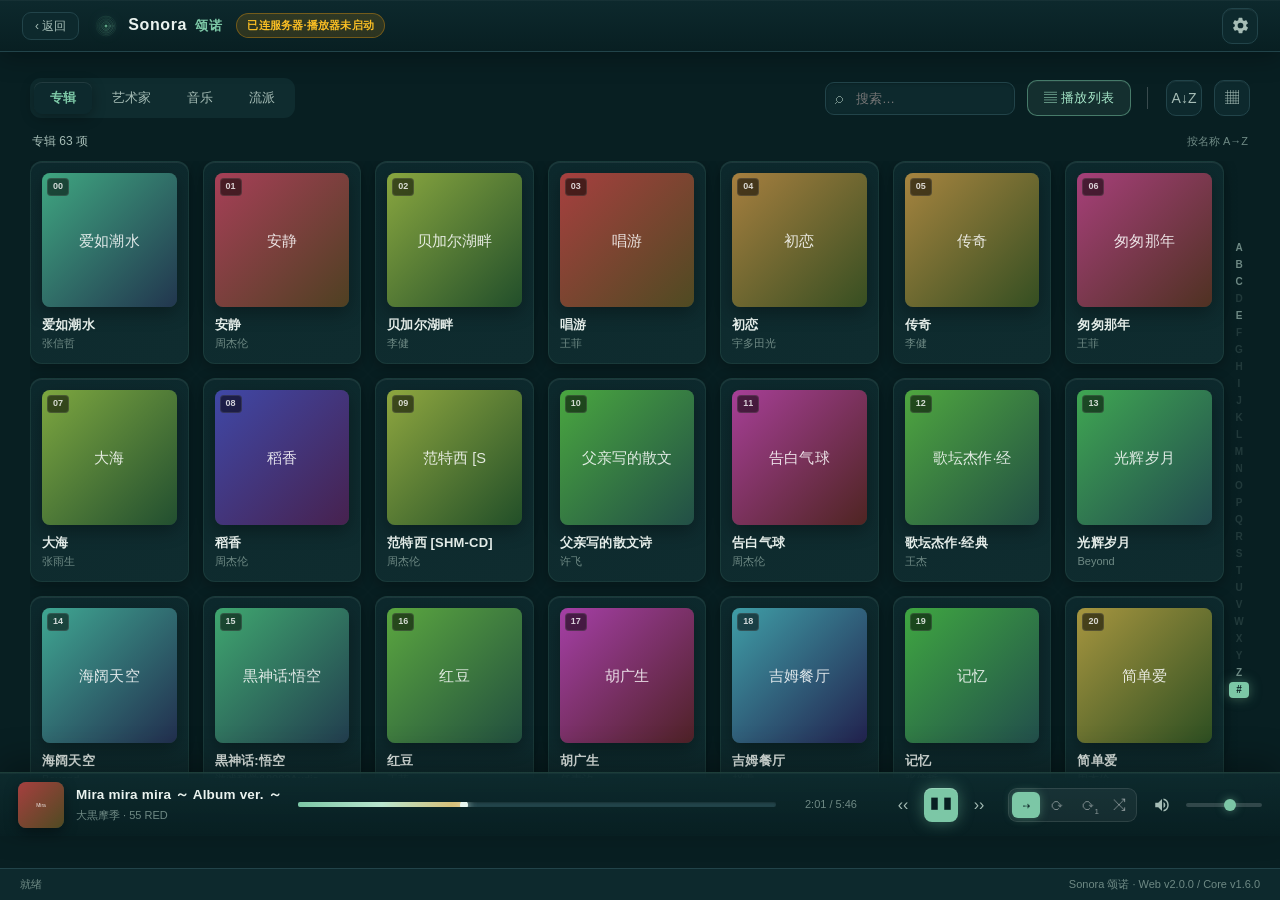
==== commit cc33def8: "fix: v2.0.12 播放列表本地化+整单载入+队列加歌复核+转码判定+退出停引擎" ====
--- a/sonora-web/preview.html
+++ b/sonora-web/preview.html
@@ -2186,9 +2186,10 @@
     $("ledFmt").textContent=sp.format||"—"; $("ledRate").textContent=sp.rate||"—";
     $("ledBits").textContent=sp.bits||"—"; $("ledBitrate").textContent=sp.bitrate||"—";
     const v=(S.audio&&S.audio.verdict)||{};
-    $("ledStatus").textContent=v.short||v.title||"NO SIGNAL";
+    $("ledStatus").textContent=v.title||v.short||"NO SIGNAL";
     $("ledStatus").title=v.detail||v.title||"";
     $("ledStatus").classList.toggle("ok",v.level==="ok");
+    $("ledStatus").classList.toggle("warn",v.level==="warn");
     // lyrics
     const lines=(S.lyrics&&S.lyrics.lines)||[];
     setHTML($("lyricsBox"), lines.length? lines.map((ln,i)=>`<div class="lyric-line" data-i="${i}">${esc(lyricText(ln))}</div>`).join("") : "暂无歌词");
@@ -2359,8 +2360,11 @@
       }));
     } else if(k==="info"){
       const sp=(S.audio&&S.audio.spec)||{};
-      body.innerHTML=[["标题",t.title],["歌手",t.artist],["专辑",t.album],["格式",sp.format],["采样率",sp.rate],["位深",sp.bits],["码率",sp.bitrate]]
-        .filter(r=>r[1]).map(r=>`<div class="fa-info-row"><span>${r[0]}</span><b>${esc(r[1])}</b></div>`).join("");
+      const vd=(S.audio&&S.audio.verdict)||{};
+      const rows=[["标题",t.title],["歌手",t.artist],["专辑",t.album],["格式",sp.format],["采样率",sp.rate],["位深",sp.bits],["码率",sp.bitrate]];
+      if(vd.title) rows.push(["音频链路",vd.title]);
+      if(vd.detail) rows.push(["判定依据",vd.detail]);
+      body.innerHTML=rows.filter(r=>r[1]).map(r=>`<div class="fa-info-row"><span>${r[0]}</span><b>${esc(r[1])}</b></div>`).join("");
     } else if(k==="artistBio"){
       body.innerHTML=`<div class="fa-bio">${esc((S.bio&&S.bio.artist)||"暂无歌手简介")}</div>`;
     }
@@ -2847,6 +2851,13 @@
     const r=await apiCall("playlistTracks",{items:[]},pid);
     const items=(r&&r.items)||[];
     if(!items.length){ toast("列表为空"); return; }
+    // 本地歌单：整单载入 LMS 队列并从此曲开始，队列有多首才能测试切歌
+    const pl=(S.playlists||[]).find(x=>String(x.id)===String(pid));
+    if(pl && pl.local){
+      const res=await apiCall("playlistPlayAll",{ok:false},pid,index);
+      if(res&&res.ok){ toast(`已载入歌单 ${res.added} 首，正在播放第 ${index+1} 首`); loadQueue(); return; }
+      toast("载入歌单失败："+((res&&res.error)||""));
+    }
     const tid=String(items[index]&&(items[index].id||items[index].track_id)||"");
     if(tid){ await apiCall("libPlay","titles",tid); toast("已开始播放"); }
   }
@@ -3039,12 +3050,12 @@
       case "play": playItem(it); break;
       case "next": {
         const r=await apiCall("queueAdd",{ok:true},tid,true);
-        toast(r&&r.ok===false?"加入失败":`已设为下一首：${itemName(it,S.cat)}`);
+        toast(r&&r.ok===false?("加入失败："+(r&&r.error||"")):`已设为下一首：${itemName(it,S.cat)}`);
         break;
       }
       case "queue": {
         const r=await apiCall("queueAdd",{ok:true},tid,false);
-        toast(r&&r.ok===false?"加入失败":`已加入当前队列：${itemName(it,S.cat)}`);
+        toast(r&&r.ok===false?("加入失败："+(r&&r.error||"")):`已加入当前队列：${itemName(it,S.cat)}`);
         loadQueue(); break;
       }
       case "pl": openPlModal(it); break;
@@ -3073,6 +3084,7 @@
   // ---- 加入播放列表弹窗 ----
   async function openPlModal(it){
     const pls=await loadPlaylists();
+    const plMeta={title:it.title||it._name||"",artist:it.artist||"",album:it.album||""};
     const body=$("plModalBody");
     const name=esc(itemName(it,S.cat));
     if(!pls.length){
@@ -3082,7 +3094,7 @@
         const n=$("plNewNameInline").value.trim(); if(!n)return;
         const r=await apiCall("createPlaylist",{ok:true},n);
         if(r&&r.ok!==false){ const list=await loadPlaylists(); const found=list.find(x=>x.name===n);
-          if(found){ await apiCall("playlistAdd",{ok:true},found.id,String(it.id||it.track_id||"")); }
+          if(found){ await apiCall("playlistAdd",{ok:true},found.id,String(it.id||it.track_id||""),plMeta); }
           $("plModal").hidden=true; toast(`已创建并加入：${n}`); loadPlaylists();
         } else toast("创建失败");
       });
@@ -3091,14 +3103,14 @@
         pls.map(p=>`<button class="pl-pick" data-id="${esc(p.id)}">▤ ${esc(p.name)} <small>${p.trackcount||0} 首</small></button>`).join("")+
         `<div class="pl-new-row"><input id="plNewNameInline" placeholder="或新建播放列表…"><button class="btn" id="plCreateInline">新建</button></div>`;
       body.querySelectorAll(".pl-pick").forEach(b=>b.addEventListener("click",async()=>{
-        const r=await apiCall("playlistAdd",{ok:true},b.dataset.id,String(it.id||it.track_id||""));
+        const r=await apiCall("playlistAdd",{ok:true},b.dataset.id,String(it.id||it.track_id||""),plMeta);
         toast(r&&r.ok===false?"加入失败":"已加入播放列表"); $("plModal").hidden=true;
       }));
       $("plCreateInline").addEventListener("click",async()=>{
         const n=$("plNewNameInline").value.trim(); if(!n)return;
         const r=await apiCall("createPlaylist",{ok:true},n);
         if(r&&r.ok!==false){ const list=await loadPlaylists(); const found=list.find(x=>x.name===n);
-          if(found) await apiCall("playlistAdd",{ok:true},found.id,String(it.id||it.track_id||""));
+          if(found) await apiCall("playlistAdd",{ok:true},found.id,String(it.id||it.track_id||""),plMeta);
           $("plModal").hidden=true; toast(`已创建并加入：${n}`); loadPlaylists();
         } else toast("创建失败");
       });
@@ -3185,7 +3197,9 @@
       <button class="pl-remove" data-remove="${i}" title="移除">×</button></div>`; }).join("");
     box.querySelectorAll(".pl-row").forEach(el=>el.addEventListener("click",e=>{
       if(e.target.closest(".pl-remove")||e.target.closest(".pl-fav"))return;
-      const it=items[Number(el.dataset.index)]; if(it) playItem(it);
+      const idx=Number(el.dataset.index);
+      if(S.plSource) { loadNamedThenPlay(S.plSource, idx); return; }
+      const it=items[idx]; if(it) playItem(it);
     }));
     box.querySelectorAll(".pl-remove").forEach(b=>b.addEventListener("click",async e=>{
       e.stopPropagation(); const i=Number(b.dataset.remove);
@@ -3208,8 +3222,10 @@
     const n=prompt("新建播放列表名称：","我的播放列表");
     if(!n)return;
     const r=await apiCall("createPlaylist",{ok:true},n);
-    toast(r&&r.ok===false?"创建失败":`已创建：${n}`);
+    if(r&&r.ok===false){ toast("创建失败："+(r.error||"")); return; }
+    toast(`已创建：${n}`);
     await loadPlaylists();
+    const sel=$("plSelect"); if(sel && r&&r.id){ sel.value=String(r.id); S.plSource=String(r.id); renderPlTracks(r.id); }
   });
   if($("plDel")) $("plDel").addEventListener("click",async()=>{
     const pid=$("plSelect").value;
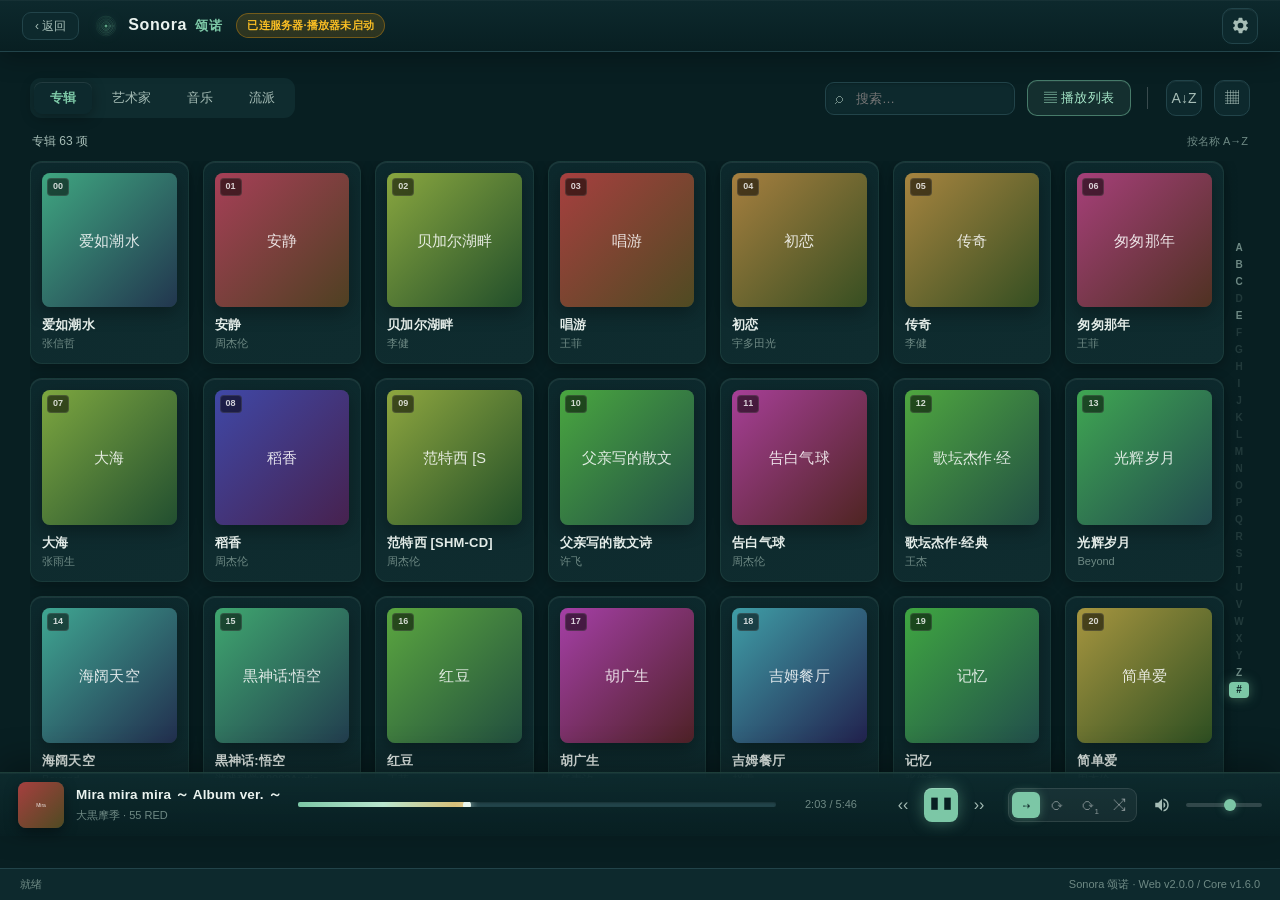
==== commit 2222224e: "fix: v2.0.13 加歌假成功根治+队列显示+专注漏边+发布脱敏" ====
--- a/sonora-web/preview.html
+++ b/sonora-web/preview.html
@@ -1244,6 +1244,30 @@
   backface-visibility:hidden;
 }
 
+/* ============================================================
+   refine9.css — v2.0.13
+   专注模式顶部"漏边"根治：macOS 原生标题栏（约 28px）覆盖在
+   webview 顶部，focus-top 的圆形按钮上半截落在标题栏后方被
+   白色盖住，只露出下半截，看起来像深色背景漏了一条白边。
+   解决：把 focus-top 整体下移到标题栏以下的安全区。
+   ============================================================ */
+.focus-screen{ box-sizing:border-box; }
+.focus-screen .focus-top{
+  padding-top:42px !important;      /* 28px 标题栏 + 14px 余量 */
+  padding-bottom:8px !important;
+  min-height:0 !important;
+}
+/* 顶部安全条：确保任何情况下标题栏与深色内容之间不露浅色缝 */
+.focus-screen::before{
+  content:"";
+  position:absolute;
+  left:0; right:0; top:0;
+  height:42px;
+  background:#0a1416;
+  z-index:2;
+  pointer-events:none;
+}
+
 </style>
 </head>
 <body>
@@ -1710,8 +1734,8 @@
   {id:'t4',title:'玫瑰色的人生',artist:'李荣浩',album:'模特'},
   {id:'t5',title:'海边',artist:'张惠妹',album:'你在看我吗'}
 ];
-window.__CFG__ = {theme:'dark', lms_host:'192.168.199.2', lms_port:'9000',
-  host_name:'Song-Mac', device_short:'USBDAC', name_template:'{host} - {short}',
+window.__CFG__ = {theme:'dark', lms_host:'192.168.1.100', lms_port:'9000',
+  host_name:'MyMac', device_short:'USBDAC', name_template:'{host} - {short}',
   device:'coreaudio_device', lms_user:'', np_playerid:''};
 window.__DEVICES__ = {binary:'/opt/homebrew/bin/squeezelite', reasons:[], devices:[
   {id:'',name:'BuiltIn Output',raw:'BuiltIn',source:'squeezelite -l',is_default:true},
@@ -1799,9 +1823,9 @@
     queueRemove:()=>Promise.resolve({ok:true}),
     queuePlayIndex:()=>Promise.resolve({ok:true}),
     setPlayMode:(sh,rp)=>Promise.resolve({ok:true}),
-    getConnection:()=>Promise.resolve(window.__ENGINE_ON__?{connected:true,state:'online',label:'已连接',url:'http://192.168.199.2:9000',version:'9.1.1',playerCount:1}:{connected:true,state:'noplayer',label:'已连服务器·播放器未启动',url:'http://192.168.199.2:9000',version:'9.1.1',playerCount:0,error:'请在「播放器引擎」页启动引擎'}),
+    getConnection:()=>Promise.resolve(window.__ENGINE_ON__?{connected:true,state:'online',label:'已连接',url:'http://192.168.1.100:9000',version:'9.x',playerCount:1}:{connected:true,state:'noplayer',label:'已连服务器·播放器未启动',url:'http://192.168.1.100:9000',version:'9.x',playerCount:0,error:'请在「播放器引擎」页启动引擎'}),
     engineStatus:()=>Promise.resolve({ok:true,running:!!window.__ENGINE_ON__,pid:window.__ENGINE_ON__?12345:0,uptime:window.__ENGINE_ON__?42:0,command:window.__LAUNCH__&&window.__LAUNCH__.command||'squeezelite',exitCode:null,logs:window.__ENGINE_LOGS__||['暂无日志'],binary:window.__LAUNCH__&&window.__LAUNCH__.binary||''}),
-    startEngine:()=>{ window.__ENGINE_ON__=true; window.__ENGINE_LOGS__=['$ squeezelite -n Sonora -o default','[12:00:01] 正在连接 LMS 192.168.199.2:9000...','[12:00:02] 已注册播放器，playerid=aa:bb:cc:dd:ee:ff','[12:00:03] 引擎运行中']; return Promise.resolve({ok:true,pid:12345,message:'squeezelite 已启动 (PID 12345)，正在注册到 LMS…'}); },
+    startEngine:()=>{ window.__ENGINE_ON__=true; window.__ENGINE_LOGS__=['$ squeezelite -n Sonora -o default','[12:00:01] 正在连接 LMS 192.168.1.100:9000...','[12:00:02] 已注册播放器，playerid=aa:bb:cc:dd:ee:ff','[12:00:03] 引擎运行中']; return Promise.resolve({ok:true,pid:12345,message:'squeezelite 已启动 (PID 12345)，正在注册到 LMS…'}); },
     stopEngine:()=>{ window.__ENGINE_ON__=false; window.__ENGINE_LOGS__=['[已停止引擎]']; return Promise.resolve({ok:true,message:'squeezelite 已停止'}); },
     scanDevices:()=>Promise.resolve(window.__DEVICES__),
     saveDevice:(dev,host,short)=>{ window.__CFG__.device=dev; window.__CFG__.host_name=host; window.__CFG__.device_short=short; return Promise.resolve({ok:true,playerName:(host||'Mac')+' - '+(short||'')}); },
@@ -2382,7 +2406,16 @@
   const CFG2 = window.__CFG__ || {};   // 预览注入的配置快照
   function apiCall(name, fallback){
     const fn = api && api[name];
-    if(typeof fn === "function") return Promise.resolve(fn.apply(api, Array.prototype.slice.call(arguments,2))).catch(()=>fallback);
+    if(typeof fn === "function"){
+      const args=Array.prototype.slice.call(arguments,2);
+      return Promise.resolve(fn.apply(api, args)).catch(err=>{
+        // 不再静默吞异常：桥接参数不匹配等错误必须可见，避免"假成功"
+        console.error("[apiCall] "+name+" 调用失败:", err);
+        if(window.pywebview && window.pywebview.api){ try{ console.error("[apiCall] args:",JSON.stringify(args)); }catch(e){} }
+        return fallback;
+      });
+    }
+    console.warn("[apiCall] 桥接未就绪或方法不存在:",name);
     return Promise.resolve(fallback);
   }
   function setTest(el, msg, ok){ if(!el)return; el.textContent=msg; el.className="test-result "+(ok?"ok":"fail"); }
@@ -2406,7 +2439,7 @@
     serverLoaded=true;
   }
   if($("svTest")) $("svTest").addEventListener("click",async()=>{
-    const r=await apiCall("testServer", window.__TESTSRV__||{ok:true,version:"9.1.1"},
+    const r=await apiCall("testServer", window.__TESTSRV__||{ok:true,version:"9.x"},
       $("svHost").value,$("svPort").value,$("svUser").value,$("svPass").value);
     if(r&&r.ok!==false) setTest($("svResult"),`✓ 连接成功 · LMS ${r.version||""}`,true);
     else setTest($("svResult"),`✗ ${(r&&r.error)||"连接失败"}`,false);
@@ -3049,14 +3082,20 @@
     switch(act){
       case "play": playItem(it); break;
       case "next": {
-        const r=await apiCall("queueAdd",{ok:true},tid,true);
+        const r=await apiCall("queueAdd",{ok:false},tid,true);
         toast(r&&r.ok===false?("加入失败："+(r&&r.error||"")):`已设为下一首：${itemName(it,S.cat)}`);
         break;
       }
       case "queue": {
-        const r=await apiCall("queueAdd",{ok:true},tid,false);
-        toast(r&&r.ok===false?("加入失败："+(r&&r.error||"")):`已加入当前队列：${itemName(it,S.cat)}`);
-        loadQueue(); break;
+        const r=await apiCall("queueAdd",{ok:false},tid,false);
+        if(r&&r.ok===false){ toast("加入失败："+(r&&r.error||"")); break; }
+        toast(`已加入当前队列：${itemName(it,S.cat)}`);
+        // 强制切回"当前队列"视图并刷新，否则面板停在命名列表看不到新加的歌
+        S.plSource=""; const sel=$("plSelect"); if(sel) sel.value="";
+        await loadQueue();
+        const pp=document.querySelector('.ppanel[data-panel="playlist"]');
+        if(pp && pp.hidden){ pp.hidden=false; }  // 自动展开播放列表面板
+        break;
       }
       case "pl": openPlModal(it); break;
       case "fav": toggleFav(it); break;
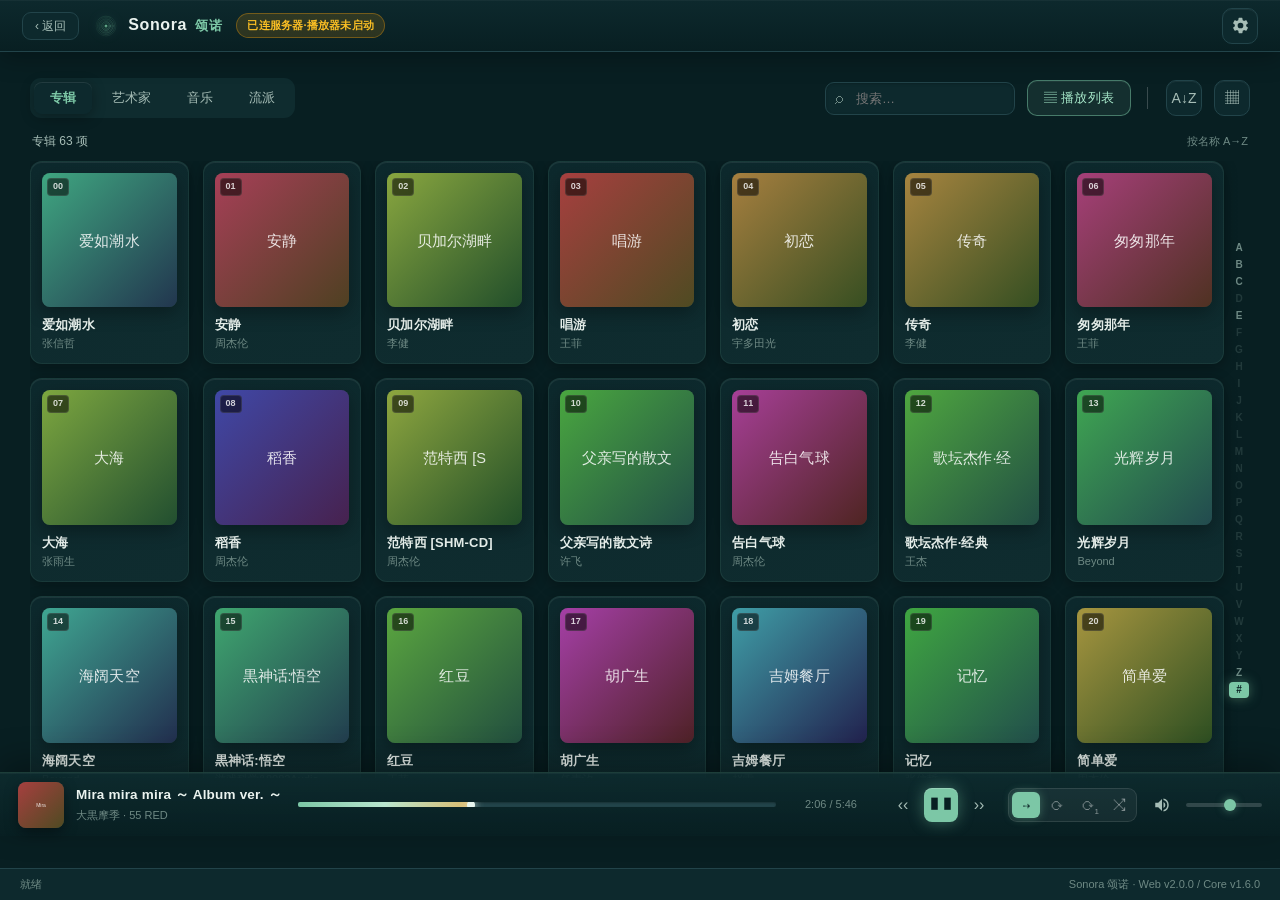
==== commit 157dabc9: "fix: v2.0.14 预览页mock歌词换行转义(白屏修复)" ====
--- a/sonora-web/preview.html
+++ b/sonora-web/preview.html
@@ -1268,6 +1268,68 @@
   pointer-events:none;
 }
 
+/* ============================================================
+   refine10.css — v2.0.14
+   1) 播放器页整体可滚动：四个面板/歌词/简介超出一屏时能滚到底部信息
+   2) 专注模式整体下移：顶部留出 macOS 标题栏安全区，按钮不再贴边被盖
+   ============================================================ */
+
+/* ---- 1. 播放器页可滚动 ---- */
+/* player-screen 固定满屏，改为内容区自身可纵向滚动；背景层不参与滚动 */
+.player-screen{ overflow-y:auto !important; overflow-x:hidden !important;
+  -webkit-overflow-scrolling:touch; }
+.player-content{
+  height:auto !important;
+  min-height:calc(100% - 70px);
+  box-sizing:border-box;
+  padding-bottom:56px !important;   /* 底部留白，确保最后一块信息能完全滚入视野 */
+}
+/* 面板容器不再自行截断高度，交给整页滚动；保留内部双列布局 */
+.player-panels{ overflow:visible !important; }
+/* 单个面板-body 允许更高，长歌词/简介可展开，整页滚动兜底 */
+.ppanel-body{ max-height:420px !important; }
+
+/* ---- 2. 专注模式整体下移（避开 macOS 原生标题栏安全区）---- */
+.focus-screen{ padding-top:24px !important; }
+.focus-screen .focus-top{ padding-top:16px !important; }
+/* 顶部安全遮挡条加深加高：即便标题栏仍为浅色，也不会露出浅色缝隙 */
+.focus-screen::before{ height:24px !important; background:#0a1416 !important; }
+/* 原生标题栏透明度由 pyobjc 动态控制；此处保证 webview 顶部永远是深色 */
+html:has(.focus-screen:not([hidden])) body{ background:#0a1416 !important; }
+
+/* ---- 3. 歌词选源 UI ---- */
+.lyric-src-tag{ font-weight:400; font-size:10px; color:rgba(165,230,200,.7); margin-left:4px; }
+.ppanel-actions{ display:inline-flex; align-items:center; gap:6px; }
+.lyric-pick-btn{ font-size:10px; padding:2px 8px; border:1px solid rgba(124,199,166,.45);
+  background:rgba(124,199,166,.12); color:#a5e6c8; border-radius:6px; cursor:pointer; }
+.lyric-pick-btn:hover{ background:rgba(124,199,166,.25); }
+.lyric-modal-box{ max-width:640px; width:92vw; max-height:88vh; overflow:auto; }
+.lyric-modal-meta{ font-size:12px; color:var(--text3); padding:8px 20px 4px; }
+.lyric-paste{ padding:8px 20px 12px; border-bottom:1px solid var(--border); }
+.lyric-paste textarea{ width:100%; box-sizing:border-box; padding:8px 10px; font-size:12px;
+  border:1px solid var(--border); border-radius:8px; background:var(--input-bg,rgba(127,127,127,.08));
+  color:var(--text); resize:vertical; line-height:1.5; }
+.lyric-paste-btns{ display:flex; gap:8px; margin-top:8px; }
+.lyric-src-list{ padding:8px 20px 16px; display:flex; flex-direction:column; gap:8px; }
+.lyric-src-item{ border:1px solid var(--border); border-radius:10px; padding:10px 12px;
+  background:rgba(127,127,127,.05); }
+.lyric-src-item.cur{ border-color:#7cc7a6; background:rgba(124,199,166,.1); }
+.lsi-head{ display:flex; align-items:center; gap:8px; font-size:12px; margin-bottom:5px; }
+.lsi-head b{ color:var(--text); }
+.lsi-timed{ font-size:10px; color:#7ce0a0; background:rgba(124,224,160,.14); padding:1px 6px; border-radius:5px; }
+.lsi-plain{ font-size:10px; color:var(--text3); background:rgba(127,127,127,.12); padding:1px 6px; border-radius:5px; }
+.lsi-current{ font-size:10px; color:#e0b74c; margin-left:auto; }
+.lsi-preview{ font-size:11px; color:var(--text3); line-height:1.5; margin-bottom:8px;
+  display:-webkit-box; -webkit-line-clamp:2; -webkit-box-orient:vertical; overflow:hidden; }
+.lsi-use{ font-size:11px; padding:4px 12px; border:1px solid #7cc7a6; color:#a5e6c8;
+  background:rgba(124,199,166,.14); border-radius:6px; cursor:pointer; }
+.lsi-use:hover{ background:rgba(124,199,166,.28); }
+/* 专注侧栏移除按钮 */
+.fa-remove{ margin-left:auto; background:transparent; border:none; color:rgba(255,255,255,.45);
+  font-size:16px; cursor:pointer; padding:0 6px; }
+.fa-remove:hover{ color:#ff8a8a; }
+.fa-row{ display:flex; align-items:center; }
+
 </style>
 </head>
 <body>
@@ -1622,7 +1684,7 @@
         </div>
         <div class="player-panels" id="playerPanels">
           <div class="ppanel" data-panel="playlist"><div class="ppanel-head">播放列表 <span class="ppanel-x" data-close="playlist">×</span></div><div class="pl-toolbar"><select id="plSelect" title="选择播放列表"><option value="">当前队列</option></select><button id="plNew" title="新建播放列表">＋</button><button id="plDel" title="删除所选播放列表">🗑</button><button id="plRefresh" title="刷新">↻</button></div><div class="ppanel-body" id="playlistBox">暂无播放列表</div><div class="ppanel-resize" title="拖动调整高度 · 双击复位"></div></div>
-          <div class="ppanel" data-panel="lyrics"><div class="ppanel-head">歌词 <span class="ppanel-x" data-close="lyrics">×</span></div><div class="ppanel-body" id="lyricsBox">暂无歌词</div><div class="ppanel-resize" title="拖动调整高度 · 双击复位"></div></div>
+          <div class="ppanel" data-panel="lyrics"><div class="ppanel-head"><span>歌词 <small class="lyric-src-tag" id="lyricSrcTag"></small></span><span class="ppanel-actions"><button class="lyric-pick-btn" id="lyricPickBtn" title="选择/修正歌词来源">⇄ 选源</button><span class="ppanel-x" data-close="lyrics">×</span></span></div><div class="ppanel-body" id="lyricsBox">暂无歌词</div><div class="ppanel-resize" title="拖动调整高度 · 双击复位"></div></div>
           <div class="ppanel" data-panel="albumBio" hidden><div class="ppanel-head">专辑简介 <span class="ppanel-x" data-close="albumBio">×</span></div><div class="ppanel-body" id="albumBioBox">暂无专辑简介</div><div class="ppanel-resize" title="拖动调整高度 · 双击复位"></div></div>
           <div class="ppanel" data-panel="artistBio" hidden><div class="ppanel-head">歌手简介 <span class="ppanel-x" data-close="artistBio">×</span></div><div class="ppanel-body" id="artistBioBox">暂无歌手简介</div><div class="ppanel-resize" title="拖动调整高度 · 双击复位"></div></div>
         </div>
@@ -1647,6 +1709,7 @@
         <button data-fpanel="info" title="曲目信息">ⓘ</button>
         <button data-fpanel="artistBio" title="歌手简介">◙</button>
         <button data-fpanel="lyricsOn" class="on" title="显示/隐藏歌词">≡</button>
+        <button data-fpanel="lyricPick" title="选择/修正歌词来源">⇄</button>
       </div>
       <button class="icon-btn focus-exit" id="focusExit" title="退出专注模式">⤡</button>
     </div>
@@ -1704,6 +1767,22 @@
     <div class="modal-box">
       <div class="modal-head"><b>加入播放列表</b><button id="plModalClose">×</button></div>
       <div class="modal-body" id="plModalBody"></div>
+    </div>
+  </div>
+
+  <!-- ===== 歌词选源弹窗 ===== -->
+  <div class="modal-mask" id="lyricModal" hidden>
+    <div class="modal-box lyric-modal-box">
+      <div class="modal-head"><b>选择歌词来源</b><button id="lyricModalClose">×</button></div>
+      <div class="lyric-modal-meta" id="lyricModalMeta"></div>
+      <div class="lyric-paste">
+        <textarea id="lyricPaste" rows="3" placeholder="也可直接粘贴 LRC / 纯文本歌词，点「使用此歌词」"></textarea>
+        <div class="lyric-paste-btns">
+          <button class="btn primary" id="lyricUsePaste">使用此歌词</button>
+          <button class="btn" id="lyricClearChoice">恢复默认歌词</button>
+        </div>
+      </div>
+      <div class="lyric-src-list" id="lyricSrcList"><div class="empty-mini">加载中…</div></div>
     </div>
   </div>
 
@@ -1772,6 +1851,15 @@
     getLibrary:()=>Promise.resolve(window.__LIB__),
     getAudio:()=>Promise.resolve(window.__AUDIO__),
     getLyrics:()=>Promise.resolve(window.__LYRICS__),
+    getLyricSources:()=>Promise.resolve({items:[
+      {source:'网易云音乐 · 晴天 / 周杰伦',timed:true,text:'[00:00.00]晴天\n[00:05.00]故事的小黄花\n[00:10.00]从出生那年就飘着'},
+      {source:'QQ 音乐 · 晴天',timed:true,text:'[00:00.00]晴天\n[00:06.00]故事的小黄花\n[00:12.00]从出生那年就飘着'},
+      {source:'酷狗音乐 · 晴天',timed:false,text:'故事的小黄花 从出生那年就飘着\n童年的荡秋千 随记忆一直晃到现在'},
+      {source:'LRCLIB（在线同步歌词）',timed:true,text:'[00:00.00]晴天 - 周杰伦\n[00:07.00]故事的小黄花'}
+    ],current:''}),
+    setLyricChoice:(tr,src,txt)=>Promise.resolve({ok:true,source:'手动选定 · '+src,text:txt,timed:txt.indexOf('[')>=0,lines:[]}),
+    clearLyricChoice:()=>Promise.resolve({ok:true}),
+    setFocusChrome:()=>Promise.resolve({ok:true}),
     getBio:()=>Promise.resolve(window.__BIO__),
     getStatus:()=>Promise.resolve({mode:'play',time:96,duration:346,volume:60,track:window.__TRACK__}),
     getSyncStatus:()=>Promise.resolve(window.__SYNC__),
@@ -1872,6 +1960,8 @@
     miniFolded: false,   // mini 播放器是否溃缩为小图标
     modePendingUntil: 0, // 播放模式乐观锁：此时间前轮询不回写，避免点击后弹回
     trackExtras: {},     // 曲目附属信息缓存（封面/音频/歌词/简介）by track id
+    lyricCandidates: [], // 当前曲的歌词候选
+    lyricChoiceSrc: "",  // 当前生效的歌词来源
   };
   const COLLATE = "a-zA-Z0-9";
   function fmt(sec){ sec=Math.max(0,Number(sec)||0); const m=Math.floor(sec/60),s=Math.floor(sec%60);
@@ -2186,6 +2276,71 @@
     }
     return null;
   }
+  // ---- 歌词选源：多平台候选 + 手动粘贴 + 手动修正 ----
+  async function openLyricPicker(){
+    const modal=$("lyricModal"); if(!modal)return;
+    modal.hidden=false;
+    const t=S.track||{};
+    const meta=$("lyricModalMeta");
+    if(meta) meta.textContent=`曲目：${t.title||"—"}${t.artist?" · "+t.artist:""}`;
+    const list=$("lyricSrcList");
+    if(list) list.innerHTML='<div class="empty-mini">正在从 网易云 / QQ 音乐 / 酷狗 / LRCLIB 抓取歌词，请稍候…</div>';
+    const pa=$("lyricPaste"); if(pa && (!pa.value||!pa.dataset.for||pa.dataset.for!==String(t.id||""))) pa.value="";
+    S.lyricCandidates=[];
+    const r=await apiCall("getLyricSources",{items:[]},t);
+    S.lyricCandidates=(r&&r.items)||[];
+    const curSrc=(r&&r.current)||"";
+    if(list){
+      if(!S.lyricCandidates.length){
+        list.innerHTML='<div class="empty-mini">未找到在线歌词，可在上方粘贴 LRC 或纯文本歌词后点「使用此歌词」。</div>';
+      } else {
+        list.innerHTML=S.lyricCandidates.map((c,i)=>{
+          const preview=String(c.text||"").replace(/\r/g,"").split("\n").filter(Boolean).slice(0,3).join(" / ").slice(0,120);
+          const isCur=curSrc && String(c.source||"").indexOf(curSrc.replace(/^手动选定\s*·\s*/,""))>=0;
+          return `<div class="lyric-src-item ${isCur?"cur":""}" data-i="${i}">
+            <div class="lsi-head"><b>${esc(c.source||"在线歌词")}</b>${c.timed?'<span class="lsi-timed">时间轴</span>':'<span class="lsi-plain">纯文本</span>'}${isCur?'<span class="lsi-current">当前</span>':''}</div>
+            <div class="lsi-preview">${esc(preview)}</div>
+            <button class="lsi-use" data-i="${i}">使用此歌词</button>
+          </div>`;
+        }).join("");
+        list.querySelectorAll(".lsi-use").forEach(b=>b.addEventListener("click",async()=>{
+          const c=S.lyricCandidates[Number(b.dataset.i)]; if(!c)return;
+          await applyLyricChoice(c.source,c.text);
+          modal.hidden=true;
+        }));
+      }
+    }
+  }
+  async function applyLyricChoice(source,text){
+    const t=S.track||{};
+    const r=await apiCall("setLyricChoice",null,t,String(source||"手动"),String(text||""));
+    if(r&&r.text!==undefined){
+      S.lyrics={text:r.text,source:r.source||("手动选定 · "+source),timed:!!r.timed,lines:r.lines||[]};
+      const id=String(t.id||t.track_id||"");
+      if(id){ S.trackExtras[id]=S.trackExtras[id]||{}; S.trackExtras[id].lyrics=S.lyrics; }
+      S.lyricChoiceSrc=S.lyrics.source;
+      applyTrackToAll();
+      toast("歌词已更新："+(r.source||source));
+    } else toast("歌词设置失败");
+  }
+  function initLyricPicker(){
+    if($("lyricPickBtn")) $("lyricPickBtn").addEventListener("click",openLyricPicker);
+    if($("lyricModalClose")) $("lyricModalClose").addEventListener("click",()=>{ $("lyricModal").hidden=true; });
+    if($("lyricModal")) $("lyricModal").addEventListener("click",e=>{ if(e.target.id==="lyricModal")e.currentTarget.hidden=true; });
+    if($("lyricUsePaste")) $("lyricUsePaste").addEventListener("click",async()=>{
+      const v=($("lyricPaste").value||"").trim();
+      if(!v){ toast("请先粘贴歌词文本"); return; }
+      await applyLyricChoice("手动粘贴",v);
+      $("lyricModal").hidden=true;
+    });
+    if($("lyricClearChoice")) $("lyricClearChoice").addEventListener("click",async()=>{
+      await apiCall("clearLyricChoice",{},S.track||{});
+      S.trackExtras={};
+      toast("已恢复默认歌词，正在重新获取…");
+      $("lyricModal").hidden=true;
+      if(S.track) loadTrackExtras(S.track);
+    });
+  }
   function setHTML(el,html){ if(el && el.innerHTML!==html) el.innerHTML=html; }
   function coverHtml(el,track){
     const cov=coverOf(track);
@@ -2216,6 +2371,9 @@
     $("ledStatus").classList.toggle("warn",v.level==="warn");
     // lyrics
     const lines=(S.lyrics&&S.lyrics.lines)||[];
+    const lsrc=(S.lyrics&&S.lyrics.source)||"";
+    if(S.lyricChoiceSrc!==lsrc) S.lyricChoiceSrc=lsrc;
+    const tag=$("lyricSrcTag"); if(tag) tag.textContent=lsrc?("· "+lsrc):"";
     setHTML($("lyricsBox"), lines.length? lines.map((ln,i)=>`<div class="lyric-line" data-i="${i}">${esc(lyricText(ln))}</div>`).join("") : "暂无歌词");
     setHTML($("focusLyrics"), lines.length? lines.map((ln,i)=>`<div class="flyric" data-i="${i}">${esc(lyricText(ln))}</div>`).join("") : "");
     // bio
@@ -2226,6 +2384,16 @@
   }
   function refreshPlaylistPanel(){
     if(S.plSource) renderPlTracks(S.plSource); else loadQueue();
+  }
+  // 统一：播放列表数据发生增删改后，一次性同步所有视图（音乐库抽屉/播放器面板/专注侧栏）
+  async function broadcastPlChange(){
+    try{ await loadPlaylists(); }catch(e){}
+    refreshPlaylistPanel();
+    // 音乐库抽屉若打开，按其当前来源刷新
+    const dlg=$("libPlDrawer");
+    if(dlg && !dlg.hidden){ refreshLpd(); }
+    // 专注模式侧栏若正显示播放列表，用真实数据重绘
+    if(S.focus && S.fpanel==="playlist"){ renderFocusPlaylist(); }
   }
   function buildPlaylist(){
     const items=(S.library&&S.library.titles&&S.library.titles.items)||[];
@@ -2338,8 +2506,13 @@
     $("focusAside").hidden=true; S.fpanel="";
     document.querySelectorAll("#focusToggles button").forEach(b=>b.classList.toggle("on",b.dataset.fpanel==="lyricsOn"));
     updateTimeUI();
-  }
-  function closeFocus(){ S.focus=false; $("focusScreen").hidden=true; }
+    // 原生标题栏改深色，消除顶部白边（失败不影响功能）
+    apiCall("setFocusChrome",{},true);
+  }
+  function closeFocus(){
+    S.focus=false; $("focusScreen").hidden=true;
+    apiCall("setFocusChrome",{},false);
+  }
 
   /* ---------- 常规播放器面板开关 ---------- */
   $("panelToggles").addEventListener("click",e=>{
@@ -2355,6 +2528,44 @@
   }));
 
   /* ---------- 专注模式面板开关 ---------- */
+  // 专注侧栏「播放列表」：与音乐库抽屉/播放器面板共用同一数据源（当前队列或所选歌单）
+  async function renderFocusPlaylist(){
+    const body=$("faBody"); if(!body)return;
+    const titleEl=$("faTitle");
+    let items, curIdx=-1, emptyMsg="当前队列为空";
+    if(S.plSource){
+      const pl=(S.playlists||[]).find(x=>String(x.id)===String(S.plSource));
+      if(titleEl) titleEl.textContent=(pl?pl.name:"播放列表");
+      const r=await apiCall("playlistTracks",{items:[]},S.plSource);
+      items=(r&&r.items)||[]; emptyMsg="该播放列表暂无曲目";
+    } else {
+      if(titleEl) titleEl.textContent="当前队列";
+      const r=await apiCall("getQueue",{items:[],index:0});
+      items=(r&&r.items)||[]; curIdx=(r&&r.index)||0;
+    }
+    if(S.fpanel!=="playlist") return;   // 期间已切换面板，丢弃旧结果
+    const curId=String(S.track&&S.track.id||"");
+    if(!items.length){ body.innerHTML=`<div class="empty-mini">${emptyMsg}</div>`; return; }
+    body.innerHTML=items.map((it,i)=>{
+      const cur=(i===curIdx)||(!!curId && String(it.id||it.track_id||"")===curId);
+      const name=it.title||it._name||it.album||it.artist||it.id||"";
+      return `<div class="fa-row ${cur?"cur":""}" data-index="${i}"><span class="fa-n">${cur?'<b class="now-playing">▶</b>':String(i+1).padStart(2,"0")}</span><div class="fa-tx"><div class="fa-t" title="${esc(name)}">${esc(name)}</div><div class="fa-a">${esc(it.artist||"")}</div></div><button class="fa-remove" data-remove="${i}" title="移除">×</button></div>`;
+    }).join("");
+    body.querySelectorAll(".fa-row").forEach(el=>el.addEventListener("click",e=>{
+      if(e.target.closest(".fa-remove"))return;
+      const i=Number(el.dataset.index);
+      if(S.plSource) loadNamedThenPlay(S.plSource,i);
+      else apiCall("queuePlayIndex",{ok:true},i).then(()=>broadcastPlChange());
+    }));
+    body.querySelectorAll(".fa-remove").forEach(b=>b.addEventListener("click",async e=>{
+      e.stopPropagation(); const i=Number(b.dataset.remove);
+      if(S.plSource && isFavPlaylist(S.plSource)){
+        const it=items[i]; if(it){ await toggleFav(it,false); return; }
+      } else if(S.plSource) await apiCall("playlistRemove",{ok:true},S.plSource,i);
+      else await apiCall("queueRemove",{ok:true},i);
+      await broadcastPlChange();
+    }));
+  }
   function showFPanel(k){
     if(k==="lyricsOn"){                            // 歌词显隐开关（中间区）
       const show=$("focusLyrics").hidden;
@@ -2363,6 +2574,7 @@
       if(btn) btn.classList.toggle("on",show);
       return;
     }
+    if(k==="lyricPick"){ openLyricPicker(); return; }   // 歌词选源弹窗（不切换侧栏）
     S.fpanel = (S.fpanel===k)?"":k;
     $("focusAside").hidden = !S.fpanel;
     document.querySelectorAll("#focusToggles button:not([data-fpanel='lyricsOn'])")
@@ -2373,15 +2585,7 @@
     const body=$("faBody");
     const t=S.track||{};
     if(k==="playlist"){
-      const items=(S.library&&S.library.titles&&S.library.titles.items)||[];
-      body.innerHTML=items.slice(0,80).map((it,i)=>{
-        const cur=String(it.id)===String(t.id);
-        const th=it._cover?`<img class="fa-thumb" src="${it._cover}" alt="">`:`<div class="fa-thumb"></div>`;
-        return `<div class="fa-row ${cur?"cur":""}" data-id="${esc(it.id)}"><span class="fa-n">${cur?'<b class="now-playing">▶</b>':String(i+1).padStart(2,"0")}</span>${th}<div class="fa-tx"><div class="fa-t">${esc(it.title||it._name)}</div><div class="fa-a">${esc(it.artist||"")}</div></div></div>`;
-      }).join("");
-      body.querySelectorAll(".fa-row").forEach(el=>el.addEventListener("click",()=>{
-        const it=items.find(x=>String(x.id)===el.dataset.id); if(it) playItem(it);
-      }));
+      renderFocusPlaylist();
     } else if(k==="info"){
       const sp=(S.audio&&S.audio.spec)||{};
       const vd=(S.audio&&S.audio.verdict)||{};
@@ -2815,10 +3019,11 @@
     if(!now) S.favorites=S.favorites.filter(x=>x!==id);
     refreshFavUI();
     toast(now?("♥ 已收藏："+itemName(it,S.cat)):("已取消收藏："+itemName(it,S.cat)));
-    // 收藏会增减「♥ 收藏」列表曲目，刷新两处播放列表下拉以联动数量
-    loadPlaylists().then(()=>{
-      const lpd=$("lpdSelect");
-      if(lpd && $("libPlDrawer") && !$("libPlDrawer").hidden){ lpd.innerHTML=plOptions(S.playlists,true); lpd.value=S.lpdPid||""; }
+    // 收藏会增减「♥ 收藏」列表曲目，统一刷新所有播放列表视图与下拉
+    broadcastPlChange().then(()=>{
+      const lpd=$("lpdSelect"), pl=$("plSelect");
+      if(lpd) lpd.value=S.lpdPid||"";
+      if(pl) pl.value=S.plSource||"";
     });
   }
   function refreshFavUI(){
@@ -2874,10 +3079,10 @@
       e.stopPropagation(); const i=Number(b.dataset.remove);
       if(S.lpdPid && isFavPlaylist(S.lpdPid)){
         // 收藏列表内移除 = 取消收藏，走 toggleFav 以同步心形状态
-        const it=list[i]; if(it){ await toggleFav(it,false); }
+        const it=list[i]; if(it){ await toggleFav(it,false); return; }
       } else if(S.lpdPid) await apiCall("playlistRemove",{ok:true},S.lpdPid,i);
       else await apiCall("queueRemove",{ok:true},i);
-      refreshLpd();
+      await broadcastPlChange();
     }));
   }
   async function loadNamedThenPlay(pid, index){
@@ -2935,7 +3140,11 @@
   $("libPlClose").addEventListener("click",closeLibPlDrawer);
   $("libPlMask").addEventListener("click",closeLibPlDrawer);
   if($("lpdSelect")) $("lpdSelect").addEventListener("change",e=>{
-    S.lpdPid=e.target.value; refreshLpd();
+    S.lpdPid=e.target.value;
+    // 与播放器面板共享当前来源，保证两边选择一致
+    S.plSource=S.lpdPid; const pl=$("plSelect"); if(pl) pl.value=S.plSource;
+    refreshLpd();
+    if(S.focus && S.fpanel==="playlist") renderFocusPlaylist();
   });
   if($("lpdRefresh")) $("lpdRefresh").addEventListener("click",async()=>{
     await loadPlaylists(); refreshLpd(); toast("已刷新");
@@ -3163,12 +3372,12 @@
   async function loadPlaylists(){
     const r=await apiCall("getPlaylists",{items:window.__PL__||[]});
     const items=(r&&r.items)||[]; S.playlists=items;
-    const sel=$("plSelect");
-    if(sel){
-      const cur=sel.value;
-      sel.innerHTML=plOptions(items, true);
-      if(cur)sel.value=cur;
-    }
+    const opts=plOptions(items, true);
+    [["plSelect",S.plSource],["lpdSelect",S.lpdPid]].forEach(([id,keep])=>{
+      const sel=$(id); if(!sel)return;
+      sel.innerHTML=opts;
+      sel.value=(keep!==undefined && keep!==null)?String(keep):"";
+    });
     return items;
   }
   async function loadQueue(){
@@ -3201,7 +3410,8 @@
     }));
     box.querySelectorAll(".pl-remove").forEach(b=>b.addEventListener("click",async e=>{
       e.stopPropagation();
-      await apiCall("queueRemove",{ok:true},Number(b.dataset.remove)); loadQueue();
+      await apiCall("queueRemove",{ok:true},Number(b.dataset.remove));
+      await broadcastPlChange();
     }));
   }
   // 播放列表心形点击委托（覆盖队列与命名列表两种渲染）
@@ -3243,9 +3453,9 @@
     box.querySelectorAll(".pl-remove").forEach(b=>b.addEventListener("click",async e=>{
       e.stopPropagation(); const i=Number(b.dataset.remove);
       if(isFavPlaylist(pid)){
-        const it=items[i]; if(it){ await toggleFav(it,false); }
+        const it=items[i]; if(it){ await toggleFav(it,false); return; }
       } else await apiCall("playlistRemove",{ok:true},pid,i);
-      renderPlTracks(pid); loadPlaylists();
+      await broadcastPlChange();
     }));
   }
   if($("plRefresh")) $("plRefresh").addEventListener("click",async()=>{
@@ -3255,7 +3465,10 @@
   });
   if($("plSelect")) $("plSelect").addEventListener("change",async e=>{
     S.plSource=e.target.value;
+    // 与音乐库抽屉共享当前来源，保证两边选择一致
+    S.lpdPid=S.plSource; const lpd=$("lpdSelect"); if(lpd) lpd.value=S.lpdPid;
     if(S.plSource) renderPlTracks(S.plSource); else loadQueue();
+    if(S.focus && S.fpanel==="playlist") renderFocusPlaylist();
   });
   if($("plNew")) $("plNew").addEventListener("click",async()=>{
     const n=prompt("新建播放列表名称：","我的播放列表");
@@ -3396,6 +3609,7 @@
     setInterval(()=>{ if(S.playing){ S.time+=1; if(S.time>S.duration)S.time=0; updateTimeUI(); } },1000);
     // 增强功能初始化
     loadPlaylists(); loadQueue(); loadFavorites();
+    initLyricPicker();
     setTimeout(pollStatus, 300);
     setTimeout(updateConnBadge, 500);
     setInterval(pollStatus, 1000);
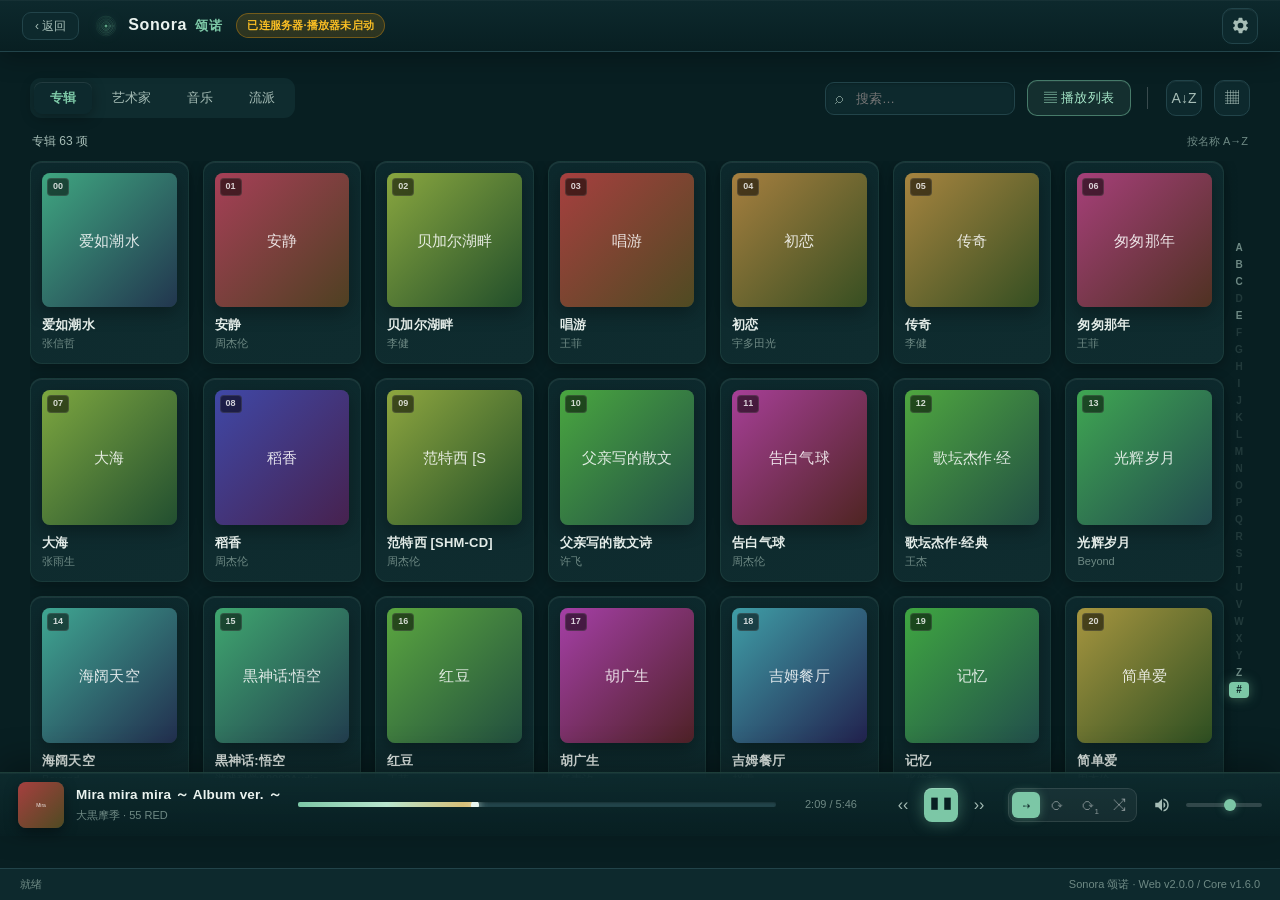
==== commit 5b8f168c: "feat: v2.0.15 曲目即时同步+抽屉默认歌单+艺术家头像+流派矢量封面+app图标修复" ====
--- a/sonora-web/preview.html
+++ b/sonora-web/preview.html
@@ -1330,6 +1330,40 @@
 .fa-remove:hover{ color:#ff8a8a; }
 .fa-row{ display:flex; align-items:center; }
 
+/* v2.0.15 艺术家头像设置 + 流派封面增强 */
+
+/* 艺术家卡片右下角设置按钮 */
+.lib-item .thumb { position: relative; }
+.artist-cover-btn {
+  position: absolute; right: 5px; bottom: 5px; z-index: 3;
+  width: 24px; height: 24px; line-height: 22px; text-align: center;
+  border-radius: 50%; border: 1px solid rgba(255,255,255,.35);
+  background: rgba(0,0,0,.5); color: #fff; font-size: 13px;
+  cursor: pointer; opacity: 0; transition: opacity .18s;
+}
+.lib-item:hover .artist-cover-btn { opacity: 1; }
+.artist-cover-btn:hover { background: var(--primary, #4ade80); color: #04140c; }
+
+/* 艺术家头像设置弹窗 */
+.artist-cover-modal { display:flex; flex-direction:column; align-items:center; gap:14px; padding:6px 2px 2px; }
+.acm-preview {
+  width: 148px; height: 148px; border-radius: 16px; overflow: hidden;
+  background: linear-gradient(135deg, #2a3442, #1a2230);
+  display:flex; align-items:center; justify-content:center;
+  border: 1px solid rgba(255,255,255,.1);
+}
+.acm-preview img { width:100%; height:100%; object-fit:cover; }
+.acm-ph { font-size: 54px; color: rgba(255,255,255,.35); }
+.acm-info { text-align:center; }
+.acm-info b { font-size:15px; color:var(--text); }
+.acm-src { font-size:11px; color:var(--text3); margin-top:3px; }
+.acm-actions { display:flex; flex-wrap:wrap; gap:8px; justify-content:center; }
+.acm-actions .btn { cursor:pointer; font-size:12px; padding:7px 13px; }
+.acm-tip { font-size:11px; color:var(--text3); text-align:center; line-height:1.5; max-width:280px; }
+
+/* 流派封面：让 SVG logo 铺满且保持清晰 */
+.lib-item .thumb img[src^="data:image/svg"] { object-fit: cover; image-rendering: auto; }
+
 </style>
 </head>
 <body>
@@ -1851,6 +1885,9 @@
     getLibrary:()=>Promise.resolve(window.__LIB__),
     getAudio:()=>Promise.resolve(window.__AUDIO__),
     getLyrics:()=>Promise.resolve(window.__LYRICS__),
+    getArtistImage:(artist,auto)=>Promise.resolve({image:'',source:'',custom:false}),
+    setArtistImage:()=>Promise.resolve({ok:true}),
+    clearArtistImage:()=>Promise.resolve({ok:true}),
     getLyricSources:()=>Promise.resolve({items:[
       {source:'网易云音乐 · 晴天 / 周杰伦',timed:true,text:'[00:00.00]晴天\n[00:05.00]故事的小黄花\n[00:10.00]从出生那年就飘着'},
       {source:'QQ 音乐 · 晴天',timed:true,text:'[00:00.00]晴天\n[00:06.00]故事的小黄花\n[00:12.00]从出生那年就飘着'},
@@ -1953,6 +1990,7 @@
     playMode: "seq",       // seq | loop | one | shuffle
     volume: 60,
     plSource: "",          // 播放列表面板当前来源：""=当前队列 或播放列表ID
+    nowPlayingPid: "",     // 当前正在播放的本地歌单ID（打开抽屉时优先显示）
     playlists: [],
     queue: [],
     favorites: [],       // 已收藏曲目 id 列表
@@ -2059,13 +2097,88 @@
     });
     return arr;
   }
+  // ---- 流派封面：每个流派专属渐变 + 纯矢量图形（不依赖 emoji 字体）----
+  const GENRE_STYLE = {
+    "none":       ["#3a3f4a","#5a6272","note"],
+    "anime":      ["#ff6a9a","#ffb36b","sakura"],
+    "citypop":    ["#ff7eb3","#5b8cff","skyline"],
+    "classical":  ["#8a6cff","#d0b3ff","piano"],
+    "folk":       ["#7bb661","#c9d96b","guitar"],
+    "jpop":       ["#ff5f8f","#ffc371","mic"],
+    "jazz":       ["#c1512f","#e8a13a","sax"],
+    "pop":        ["#ff6b6b","#ffa94d","headphone"],
+    "rock":       ["#c0392b","#e74c3c","bolt"],
+    "score":      ["#2c3e6b","#5b7fc7","clapper"],
+    "soulpop":    ["#8e44ad","#e067c0","vinyl"],
+    "soundtrack": ["#16a085","#48c9b0","film"]
+  };
+  // 流派名（中/英/别名）归一到风格 key
+  const GENRE_ALIAS = {
+    "无音乐曲风":"none","未知":"none","none":"none",
+    "Anime":"anime","动漫":"anime","动画":"anime",
+    "City Pop":"citypop","Citypop":"citypop","城市流行":"citypop","电子":"citypop","Electro":"citypop","Electronic":"citypop",
+    "Classical":"classical","古典":"classical","古典音乐":"classical",
+    "Folk":"folk","民谣":"folk","民俗":"folk",
+    "J-Pop":"jpop","Jpop":"jpop","JPOP":"jpop","日本流行":"jpop",
+    "Jazz, Vocal Jazz":"jazz","Jazz":"jazz","爵士":"jazz","Vocal Jazz":"jazz",
+    "POP":"pop","Pop":"pop","流行":"pop",
+    "Rock":"rock","摇滚":"rock","摇滚乐":"rock",
+    "Score":"score","配乐":"score","原声配乐":"score",
+    "Soul-Pop":"soulpop","Soul Pop":"soulpop","灵魂乐":"soulpop",
+    "Soundtrack":"soundtrack","原声":"soundtrack","电影原声":"soundtrack"
+  };
+  // 每个图形是一段 SVG 片段（坐标系 0 0 240 240，统一白色）
+  const GENRE_ICON = {
+    note:      '<path d="M150 66v74a22 22 0 1 1-15-21V78l-52 11v60a22 22 0 1 1-15-21V74z"/>',
+    sakura:    '<g><ellipse cx="120" cy="84" rx="19" ry="32"/><ellipse cx="120" cy="84" rx="19" ry="32" transform="rotate(72 120 120)"/><ellipse cx="120" cy="84" rx="19" ry="32" transform="rotate(144 120 120)"/><ellipse cx="120" cy="84" rx="19" ry="32" transform="rotate(216 120 120)"/><ellipse cx="120" cy="84" rx="19" ry="32" transform="rotate(288 120 120)"/><circle cx="120" cy="120" r="13" fill="rgba(0,0,0,.25)" stroke="none"/></g>',
+    skyline:   '<circle cx="120" cy="104" r="40" opacity=".45"/><g stroke="none"><rect x="66" y="126" width="22" height="52"/><rect x="94" y="108" width="26" height="70"/><rect x="126" y="120" width="22" height="58"/><rect x="154" y="136" width="20" height="42"/></g><g fill="rgba(0,0,0,.25)" stroke="none"><rect x="100" y="116" width="6" height="8"/><rect x="112" y="116" width="6" height="8"/><rect x="100" y="132" width="6" height="8"/><rect x="112" y="132" width="6" height="8"/></g>',
+    piano:     '<g stroke="none"><rect x="66" y="94" width="108" height="58" rx="4"/><g fill="rgba(0,0,0,.35)"><rect x="84" y="94" width="11" height="34"/><rect x="104" y="94" width="11" height="34"/><rect x="138" y="94" width="11" height="34"/><rect x="158" y="94" width="11" height="34"/></g></g>',
+    guitar:    '<g stroke="none"><circle cx="98" cy="150" r="29"/><circle cx="98" cy="116" r="20"/><rect x="116" y="66" width="13" height="72" rx="3" transform="rotate(32 122 102)"/><circle cx="104" cy="134" r="9" fill="rgba(0,0,0,.3)"/></g><path d="M112 74l34 22" stroke="rgba(255,255,255,.9)" stroke-width="2" fill="none"/>',
+    mic:       '<g stroke="none"><rect x="105" y="70" width="30" height="58" rx="15"/><path d="M90 118a30 30 0 0 0 60 0" fill="none" stroke="rgba(255,255,255,.92)" stroke-width="7"/><rect x="116" y="146" width="8" height="28" rx="3"/><rect x="100" y="172" width="40" height="6" rx="3"/></g>',
+    sax:       '<path d="M150 64q-34 8-38 44v22q0 22-24 28" fill="none" stroke="rgba(255,255,255,.95)" stroke-width="14" stroke-linecap="round"/><circle cx="86" cy="160" r="16" fill="rgba(255,255,255,.9)" stroke="none"/><circle cx="150" cy="64" r="9" fill="rgba(255,255,255,.9)" stroke="none"/>',
+    headphone: '<path d="M78 132v-14a42 42 0 0 1 84 0v14" fill="none" stroke="rgba(255,255,255,.92)" stroke-width="11"/><g stroke="none"><rect x="66" y="126" width="24" height="44" rx="10"/><rect x="150" y="126" width="24" height="44" rx="10"/></g>',
+    bolt:      '<polygon points="140,58 92,126 120,126 104,186 158,108 130,108" stroke="none"/>',
+    clapper:   '<g stroke="none"><rect x="68" y="106" width="104" height="62" rx="4"/><path d="M68 106l104-22v18L68 124z" fill="rgba(0,0,0,.3)"/><g fill="rgba(255,255,255,.55)"><rect x="80" y="98" width="14" height="10" transform="skewX(-12)"/><rect x="108" y="92" width="14" height="10" transform="skewX(-12)"/><rect x="136" y="86" width="14" height="10" transform="skewX(-12)"/></g></g>',
+    vinyl:     '<g stroke="none"><circle cx="120" cy="120" r="54"/><circle cx="120" cy="120" r="34" fill="rgba(0,0,0,.22)"/><circle cx="120" cy="120" r="14"/><circle cx="120" cy="120" r="5" fill="rgba(0,0,0,.3)"/></g>',
+    film:      '<g stroke="none"><rect x="66" y="92" width="108" height="56" rx="4"/><g fill="rgba(0,0,0,.3)"><rect x="72" y="97" width="10" height="9"/><rect x="96" y="97" width="10" height="9"/><rect x="120" y="97" width="10" height="9"/><rect x="144" y="97" width="10" height="9"/><rect x="72" y="134" width="10" height="9"/><rect x="96" y="134" width="10" height="9"/><rect x="120" y="134" width="10" height="9"/><rect x="144" y="134" width="10" height="9"/></g><rect x="90" y="108" width="60" height="26" rx="3" fill="rgba(255,255,255,.35)"/></g>'
+  };
+  function genreArt(name){
+    name=String(name||"");
+    const key=GENRE_ALIAS[name] || (GENRE_STYLE[name]?name:null);
+    let c1,c2,icon;
+    if(key && GENRE_STYLE[key]){ [c1,c2,icon]=GENRE_STYLE[key]; }
+    else {
+      let h=0; for(let i=0;i<name.length;i++) h=(h*31+name.charCodeAt(i))>>>0;
+      const hue=h%360;
+      c1=`hsl(${hue},42%,32%)`; c2=`hsl(${(hue+40)%360},55%,52%)`; icon="note";
+    }
+    const glyph=GENRE_ICON[icon]||GENRE_ICON.note;
+    const svg=`<svg xmlns="http://www.w3.org/2000/svg" width="240" height="240" viewBox="0 0 240 240">
+<defs><linearGradient id="g" x1="0" y1="0" x2="1" y2="1"><stop offset="0" stop-color="${c1}"/><stop offset="1" stop-color="${c2}"/></linearGradient></defs>
+<rect width="240" height="240" fill="url(#g)"/>
+<circle cx="120" cy="120" r="90" fill="rgba(255,255,255,.08)"/>
+<circle cx="120" cy="120" r="72" fill="none" stroke="rgba(255,255,255,.22)" stroke-width="2"/>
+<g fill="rgba(255,255,255,.94)" stroke="rgba(255,255,255,.94)" stroke-linejoin="round">${glyph}</g>
+</svg>`;
+    return "data:image/svg+xml;charset=utf-8,"+encodeURIComponent(svg);
+  }
+  function artistAvatar(artist){
+    const a=api.getArtistImage && S.artistAvatars && S.artistAvatars[artist];
+    return a||"";
+  }
   function thumbHtml(it,idx){
-    const cov=it._cover;
+    let cov=it._cover;
+    // 流派：专属 logo；艺术家：优先已抓取头像
+    if(S.cat==="genres" && !S.browseItems) cov=cov||genreArt(itemName(it,"genres"));
+    if(S.cat==="artists" && !S.browseItems) cov=cov||artistAvatar(itemName(it,"artists"));
     const cid=it.artwork_track_id||it.coverid||"";
     const inner=cov?`<img src="${cov}" alt="">`
       : cid?`<img class="lazy-cover" data-cid="${esc(cid)}" src="" alt="" style="opacity:0">`:`<span class="ph">♪</span>`;
     const idxHtml = S.view==="grid"?`<span class="idx">${String(idx).padStart(2,"0")}</span>`:"";
-    return `<div class="thumb">${inner}${idxHtml}</div>`;
+    // 艺术家卡片加头像设置小按钮
+    const artBtn=(S.cat==="artists" && !S.browseItems)
+      ? `<button class="artist-cover-btn" data-artist="${esc(itemName(it,"artists"))}" title="设置艺术家头像">⚙</button>` : "";
+    return `<div class="thumb">${inner}${idxHtml}${artBtn}</div>`;
   }
   // 异步补齐音乐库里没有 _cover 但有 coverid 的缩略图
   async function fillLazyCovers(){
@@ -2133,6 +2246,12 @@
     if(typeof crumbRender==="function") crumbRender();
     if(S.browseItems && $("libHint")) $("libHint").textContent="已展开曲目 · "+S.items.length+" 首";
     fillLazyCovers();
+    // 艺术家：绑定头像设置按钮 + 异步批量抓取缺失头像
+    grid.querySelectorAll(".artist-cover-btn").forEach(b=>b.addEventListener("click",async e=>{
+      e.stopPropagation();
+      await openArtistCoverModal(b.dataset.artist);
+    }));
+    if(S.cat==="artists" && !S.browseItems) ensureArtistAvatars();
   }
   function setAlphaActive(L){
     const bar=$("alphaBar"); if(!bar)return;
@@ -2208,6 +2327,7 @@
       coverid:it.artwork_track_id||it.coverid||"", duration:Number(it.duration)||346 };
   }
   async function playItem(it){
+    S.nowPlayingPid="";   // 从音乐库/队列直接播放：不再属于某个本地歌单
     S.track=trackFromItem(it);
     // 保留完整字段供音频/歌词解析
     for(const k of ("url","type","samplerate","samplesize","bitrate","filesize")){
@@ -2388,12 +2508,15 @@
   // 统一：播放列表数据发生增删改后，一次性同步所有视图（音乐库抽屉/播放器面板/专注侧栏）
   async function broadcastPlChange(){
     try{ await loadPlaylists(); }catch(e){}
-    refreshPlaylistPanel();
+    // 并行刷新所有曲目列表视图并等待完成，确保「数量」与「曲目」同步落地
+    const jobs=[];
+    if(S.plSource) jobs.push(renderPlTracks(S.plSource)); else jobs.push(loadQueue());
     // 音乐库抽屉若打开，按其当前来源刷新
     const dlg=$("libPlDrawer");
-    if(dlg && !dlg.hidden){ refreshLpd(); }
+    if(dlg && !dlg.hidden) jobs.push(refreshLpd());
     // 专注模式侧栏若正显示播放列表，用真实数据重绘
-    if(S.focus && S.fpanel==="playlist"){ renderFocusPlaylist(); }
+    if(S.focus && S.fpanel==="playlist") jobs.push(renderFocusPlaylist());
+    await Promise.all(jobs);
   }
   function buildPlaylist(){
     const items=(S.library&&S.library.titles&&S.library.titles.items)||[];
@@ -3089,6 +3212,7 @@
     const r=await apiCall("playlistTracks",{items:[]},pid);
     const items=(r&&r.items)||[];
     if(!items.length){ toast("列表为空"); return; }
+    S.nowPlayingPid=String(pid||"");   // 记住当前播放的歌单，打开音乐库抽屉时优先显示
     // 本地歌单：整单载入 LMS 队列并从此曲开始，队列有多首才能测试切歌
     const pl=(S.playlists||[]).find(x=>String(x.id)===String(pid));
     if(pl && pl.local){
@@ -3126,10 +3250,15 @@
   }
   async function openLibPlDrawer(){
     $("libPlDrawer").hidden=false; $("libPlMask").hidden=false;
-    S.lpdPid="";
     const sel=$("lpdSelect");
     await loadPlaylists();
-    if(sel){ sel.innerHTML=plOptions(S.playlists, true); sel.value=""; }
+    // 若正在播放本地歌单且该歌单仍存在，优先显示它；否则回退当前队列
+    let def="";
+    if(S.nowPlayingPid && (S.playlists||[]).some(p=>String(p.id)===String(S.nowPlayingPid))){
+      def=String(S.nowPlayingPid);
+    }
+    S.lpdPid=def;
+    if(sel){ sel.innerHTML=plOptions(S.playlists, true); sel.value=def; }
     refreshLpd();
   }
   function closeLibPlDrawer(){ $("libPlDrawer").hidden=true; $("libPlMask").hidden=true; }
@@ -3270,6 +3399,75 @@
   function refreshLibraryExtras(){ crumbRender(); }
 
   // ---- 右键上下文菜单 ----
+  // ---- 艺术家头像：批量抓取 + 设置弹窗 ----
+  async function ensureArtistAvatars(){
+    if(!api.getArtistImage) return;
+    S.artistAvatars=S.artistAvatars||{};
+    const names=[...new Set((S.items||[]).map(it=>itemName(it,"artists")).filter(Boolean))];
+    let changed=false;
+    for(const name of names.slice(0,40)){
+      if(S.artistAvatars[name]) continue;
+      try{
+        const r=await apiCall("getArtistImage",{image:"",source:"",custom:false},name,true);
+        if(r && r.image){ S.artistAvatars[name]=r.image; changed=true; }
+        else S.artistAvatars[name]="";
+      }catch(e){ S.artistAvatars[name]=""; }
+    }
+    if(changed) renderLibrary();
+  }
+  async function openArtistCoverModal(artist){
+    artist=String(artist||"").trim(); if(!artist)return;
+    if(!api.getArtistImage){ toast("当前环境不支持头像抓取"); return; }
+    const cur=await apiCall("getArtistImage",{image:"",source:"",custom:false},artist,false);
+    let html=`<div class="artist-cover-modal">
+      <div class="acm-preview">${cur&&cur.image?`<img src="${esc(cur.image)}" alt="">`:`<div class="acm-ph">♪</div>`}</div>
+      <div class="acm-info"><b>${esc(artist)}</b><div class="acm-src">${cur&&cur.source?esc(cur.source):"暂无头像"}</div></div>
+      <div class="acm-actions">
+        <button class="btn" id="acmFetch">↻ 重新抓取</button>
+        <label class="btn primary" for="acmUpload">⬆ 上传图片</label>
+        <input type="file" id="acmUpload" accept="image/*" hidden>
+        ${cur&&cur.custom?`<button class="btn" id="acmClear">恢复自动抓取</button>`:""}
+      </div>
+      <div class="acm-tip">抓取自维基百科 / Last.fm；抓不到时可上传本地图片（≤900KB）</div>
+    </div>`;
+    showGenericModal("设置艺术家头像 · "+artist, html);
+    $("acmFetch").addEventListener("click",async()=>{
+      const r=await apiCall("getArtistImage",{image:"",source:"",custom:false},artist,true);
+      if(r&&r.image){ S.artistAvatars[artist]=r.image; toast("已抓取："+(r.source||"在线")); openArtistCoverModal(artist); renderLibrary(); }
+      else toast("未抓取到头像，请上传图片");
+    });
+    $("acmUpload").addEventListener("change",async e=>{
+      const f=e.target.files&&e.target.files[0]; if(!f)return;
+      if(f.size>900*1024){ toast("图片过大，上限 900KB"); return; }
+      const reader=new FileReader();
+      reader.onload=async()=>{
+        const r=await apiCall("setArtistImage",{ok:false},artist,String(reader.result));
+        if(r&&r.ok){ S.artistAvatars[artist]=r.image; toast("头像已保存"); openArtistCoverModal(artist); renderLibrary(); }
+        else toast("保存失败："+((r&&r.error)||""));
+      };
+      reader.readAsDataURL(f);
+    });
+    const cl=$("acmClear");
+    if(cl) cl.addEventListener("click",async()=>{
+      await apiCall("clearArtistImage",{ok:true},artist);
+      delete S.artistAvatars[artist]; toast("已恢复自动抓取"); openArtistCoverModal(artist); renderLibrary();
+    });
+  }
+  function showGenericModal(title, bodyHtml){
+    let m=$("genericModal");
+    if(!m){
+      m=document.createElement("div"); m.className="modal-mask"; m.id="genericModal";
+      m.innerHTML=`<div class="modal-box"><div class="modal-head"><b id="genericModalTitle"></b><button id="genericModalClose">×</button></div><div class="modal-body" id="genericModalBody"></div></div>`;
+      document.body.appendChild(m);
+      $("genericModalClose").addEventListener("click",()=>m.hidden=true);
+      m.addEventListener("click",e=>{ if(e.target.id==="genericModal") m.hidden=true; });
+    }
+    $("genericModalTitle").textContent=title;
+    $("genericModalBody").innerHTML=bodyHtml;
+    const pv=$("genericModalBody").querySelector(".acm-preview img");
+    if(pv) pv.id="acmPreviewImg";
+    m.hidden=false;
+  }
   function openCtxMenu(e,it){
     S.ctxItem=it;
     const m=$("ctxMenu"); if(!m)return;
@@ -3343,7 +3541,7 @@
         const r=await apiCall("createPlaylist",{ok:true},n);
         if(r&&r.ok!==false){ const list=await loadPlaylists(); const found=list.find(x=>x.name===n);
           if(found){ await apiCall("playlistAdd",{ok:true},found.id,String(it.id||it.track_id||""),plMeta); }
-          $("plModal").hidden=true; toast(`已创建并加入：${n}`); loadPlaylists();
+          $("plModal").hidden=true; toast(`已创建并加入：${n}`); await broadcastPlChange();
         } else toast("创建失败");
       });
     } else {
@@ -3353,13 +3551,14 @@
       body.querySelectorAll(".pl-pick").forEach(b=>b.addEventListener("click",async()=>{
         const r=await apiCall("playlistAdd",{ok:true},b.dataset.id,String(it.id||it.track_id||""),plMeta);
         toast(r&&r.ok===false?"加入失败":"已加入播放列表"); $("plModal").hidden=true;
+        if(r&&r.ok!==false) await broadcastPlChange();   // 同步刷新三处曲目列表，不只是数量
       }));
       $("plCreateInline").addEventListener("click",async()=>{
         const n=$("plNewNameInline").value.trim(); if(!n)return;
         const r=await apiCall("createPlaylist",{ok:true},n);
         if(r&&r.ok!==false){ const list=await loadPlaylists(); const found=list.find(x=>x.name===n);
           if(found) await apiCall("playlistAdd",{ok:true},found.id,String(it.id||it.track_id||""),plMeta);
-          $("plModal").hidden=true; toast(`已创建并加入：${n}`); loadPlaylists();
+          $("plModal").hidden=true; toast(`已创建并加入：${n}`); await broadcastPlChange();
         } else toast("创建失败");
       });
     }
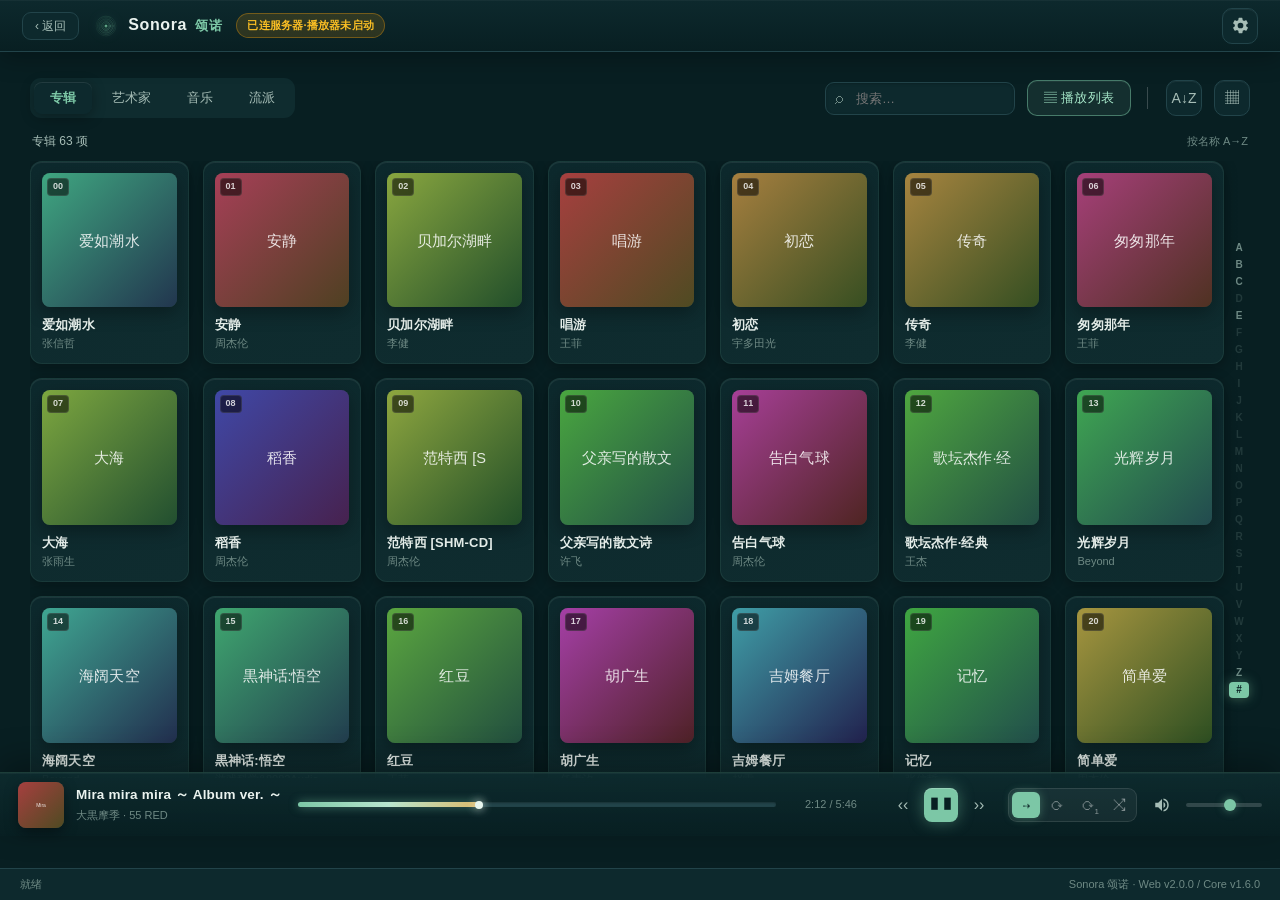
==== commit 024395d2: "fix: v2.0.16 专注全屏根治漏边+歌词自动滚动+进度条拖拽定位" ====
--- a/sonora-web/preview.html
+++ b/sonora-web/preview.html
@@ -1364,6 +1364,58 @@
 /* 流派封面：让 SVG logo 铺满且保持清晰 */
 .lib-item .thumb img[src^="data:image/svg"] { object-fit: cover; image-rendering: auto; }
 
+/* ============================================================
+   refine12.css — v2.0.16 真机三项修复
+   1) 专注模式进入系统全屏后，移除旧的安全区下移（全屏已无原生标题栏）
+   2) 进度条：用透明覆盖层扩大拖拽热区（不受 overflow:hidden 裁切）
+   3) 歌词自动滚动的平滑过渡
+   ============================================================ */
+
+/* ---- #1 全屏专注：取消 v2.0.14 的标题栏安全区下移 ---- */
+body.is-focus .focus-screen{ padding-top:0 !important; }
+body.is-focus .focus-screen .focus-top{ padding-top:8px !important; }
+/* 全屏后顶部遮挡条不再需要（保留一层极淡渐变做视觉过渡即可） */
+body.is-focus .focus-screen::before{ opacity:0 !important; }
+
+/* ---- #2 进度条拖拽热区 ---- */
+/* 每个进度条容器 ::after 透明覆盖层，向上下扩展命中区；
+   容器本身 overflow:hidden 会裁子元素，但 ::after 定位在 padding box 外仍可命中，
+   关键是给容器 position:relative + overflow:visible（视觉条用内部 i 的 border-radius 保持） */
+.mini-progress,
+.player-progress .pbar,
+.focus-pbar{
+  overflow:visible !important;   /* 让扩展热区不被裁切 */
+  cursor:pointer;
+  touch-action:none;             /* 允许 pointer 拖拽，不被滚动手势抢走 */
+}
+/* 视觉条圆角（去掉 overflow 后由 i 自己收口） */
+.mini-progress i,
+.player-progress .pbar i,
+.focus-pbar i{ border-radius:99px; }
+/* 隐藏 refine7 旧的热区伪元素（改用 ::after 覆盖层，避免重复） */
+.mini-progress::before,
+.player-progress .pbar::before,
+.focus-pbar::before{ display:none !important; }
+/* 新的透明热区覆盖层：上下各扩 11px，总命中高度约 26px */
+.mini-progress::after,
+.player-progress .pbar::after,
+.focus-pbar::after{
+  content:""; position:absolute;
+  left:0; right:0; top:-11px; bottom:-11px;
+  z-index:5; cursor:pointer;
+}
+/* 拖拽中：禁用 fill 宽度过渡，跟手无延迟 */
+.mini-progress.seeking i,
+.player-progress .pbar.seeking i,
+.focus-pbar.seeking i{ transition:none !important; }
+/* 拖拽中高亮轨道，给出反馈 */
+.player-progress .pbar.seeking{ box-shadow:0 0 0 2px rgba(124,199,166,.35); }
+.focus-pbar.seeking{ box-shadow:0 0 0 2px rgba(124,199,166,.35); }
+
+/* ---- #3 歌词滚动：容器平滑滚动已在 JS 用 scrollTo 实现，这里补齐溢出与 padding ---- */
+#lyricsBox{ scroll-behavior:smooth; }
+.focus-lyrics{ scroll-behavior:smooth; }
+
 </style>
 </head>
 <body>
@@ -1897,6 +1949,7 @@
     setLyricChoice:(tr,src,txt)=>Promise.resolve({ok:true,source:'手动选定 · '+src,text:txt,timed:txt.indexOf('[')>=0,lines:[]}),
     clearLyricChoice:()=>Promise.resolve({ok:true}),
     setFocusChrome:()=>Promise.resolve({ok:true}),
+    setFullscreen:()=>Promise.resolve({ok:true,fullscreen:true}),
     getBio:()=>Promise.resolve(window.__BIO__),
     getStatus:()=>Promise.resolve({mode:'play',time:96,duration:346,volume:60,track:window.__TRACK__}),
     getSyncStatus:()=>Promise.resolve(window.__SYNC__),
@@ -1991,6 +2044,7 @@
     volume: 60,
     plSource: "",          // 播放列表面板当前来源：""=当前队列 或播放列表ID
     nowPlayingPid: "",     // 当前正在播放的本地歌单ID（打开抽屉时优先显示）
+    lyricCurIdx: -2,       // 上次歌词高亮行，变化才滚动（-2 确保首次强制滚）
     playlists: [],
     queue: [],
     favorites: [],       // 已收藏曲目 id 列表
@@ -2494,6 +2548,7 @@
     const lsrc=(S.lyrics&&S.lyrics.source)||"";
     if(S.lyricChoiceSrc!==lsrc) S.lyricChoiceSrc=lsrc;
     const tag=$("lyricSrcTag"); if(tag) tag.textContent=lsrc?("· "+lsrc):"";
+    S.lyricCurIdx=-2;   // 歌词内容可能已换，强制下次 updateTimeUI 重新定位并滚动
     setHTML($("lyricsBox"), lines.length? lines.map((ln,i)=>`<div class="lyric-line" data-i="${i}">${esc(lyricText(ln))}</div>`).join("") : "暂无歌词");
     setHTML($("focusLyrics"), lines.length? lines.map((ln,i)=>`<div class="flyric" data-i="${i}">${esc(lyricText(ln))}</div>`).join("") : "");
     // bio
@@ -2532,6 +2587,18 @@
       const it=items.find(x=>String(x.id)===el.dataset.id); if(it) playItem(it);
     }));
   }
+  // 把歌词当前行平滑滚动到容器可视区中央（手动算 scrollTop，WKWebView 下比 scrollIntoView 可靠）
+  function scrollLyricIntoView(el){
+    try{
+      const box=el.parentElement; if(!box)return;
+      const target=el.offsetTop - box.clientHeight/2 + el.offsetHeight/2;
+      const top=Math.max(0,Math.min(box.scrollHeight-box.clientHeight,target));
+      if(Math.abs(top-box.scrollTop)>2){
+        if(box.scrollTo) box.scrollTo({top:top,behavior:"smooth"});
+        else box.scrollTop=top;
+      }
+    }catch(e){ try{ el.scrollIntoView({block:"center",behavior:"smooth"}); }catch(_){} }
+  }
   function updateTimeUI(){
     const pct=S.duration>0?Math.min(100,S.time/S.duration*100):0;
     $("miniFill").style.width=pct+"%"; $("playerFill").style.width=pct+"%"; $("focusFill").style.width=pct+"%";
@@ -2540,40 +2607,76 @@
     $("focusCur").textContent=fmt(S.time); $("focusDur").textContent=fmt(S.duration);
     const symbol=S.playing?"❚❚":"▶";
     $("miniPlay").textContent=symbol; $("pPlay").textContent=symbol; $("fPlay").textContent=symbol;
-    // 歌词高亮
+    // 歌词高亮 + 自动滚动（仅当高亮行变化时才滚，避免每秒轮询反复滚动抖动）
     const lines=(S.lyrics&&S.lyrics.lines)||[];
     let idx=-1; for(let i=0;i<lines.length;i++){ if(lyricTime(lines[i])<=S.time) idx=i; else break; }
     document.querySelectorAll(".lyric-line,.flyric").forEach(el=>el.classList.toggle("cur",Number(el.dataset.i)===idx));
-    const cur=document.querySelector(".focus-lyrics .flyric.cur");
-    if(cur&&S.focus) cur.scrollIntoView({block:"center",behavior:"smooth"});
+    if(idx!==S.lyricCurIdx){
+      S.lyricCurIdx=idx;
+      // 专注模式大屏歌词：滚动到中央
+      const fc=document.querySelector(".focus-lyrics .flyric.cur");
+      if(fc&&S.focus) scrollLyricIntoView(fc);
+      // 播放器主页面歌词面板：同样把当前行滚到可视区中央
+      const pc=document.querySelector("#lyricsBox .lyric-line.cur");
+      if(pc){
+        const box=$("lyricsBox");
+        if(box && box.scrollHeight>box.clientHeight+4) scrollLyricIntoView(pc);
+      }
+    }
   }
 
   /* ---------- mini 播放器 ---------- */
   // ---- 进度条拖拽/点击 seek（mini / 播放器 / 专注）----
+  // 拖拽过程只更新视觉；松手时才发一次 setSeek，避免 pointermove 每秒发几十次请求
   function bindSeekBar(barEl, fillId){
     if(!barEl) return;
-    let dragging=false;
-    const seekFromEvent=(ev)=>{
-      if(!(S.duration>0)) return;
+    let dragging=false, pendingSec=0, lastSec=-1;
+    const ratioFromEvent=(ev)=>{
       const r=barEl.getBoundingClientRect();
       let x=(ev.clientX!=null)?ev.clientX:(ev.touches&&ev.touches[0]&&ev.touches[0].clientX);
-      if(x==null) return;
-      let ratio=(x-r.left)/r.width;
-      ratio=Math.max(0,Math.min(1,ratio));
-      const sec=Math.round(ratio*S.duration);
-      // 立即更新视觉与本地时间，给出即时反馈
-      S.time=sec; updateTimeUI();
-      // 抑制轮询覆盖：LMS seek 生效有延迟，1.5s 内不让 pollStatus 用旧 time 弹回
-      S.seekingUntil = Date.now() + 1500;
-      try{ if(api.setSeek) api.setSeek(sec).catch(function(){}); }catch(e){}
+      if(x==null || r.width<=0) return null;
+      return Math.max(0,Math.min(1,(x-r.left)/r.width));
+    };
+    const preview=(ev)=>{
+      if(!(S.duration>0)) return;
+      const ratio=ratioFromEvent(ev); if(ratio==null) return;
+      pendingSec=Math.round(ratio*S.duration);
+      if(pendingSec===lastSec) return;
+      lastSec=pendingSec;
+      S.time=pendingSec;
+      // 只更新三个 fill 与时间文本，给出即时反馈（不触发歌词/轮询连锁）
+      const pct=S.duration>0?pendingSec/S.duration*100:0;
+      ["miniFill","playerFill","focusFill"].forEach(id=>{ const f=$(id); if(f) f.style.width=pct+"%"; });
+      $("playerCur").textContent=fmt(pendingSec); $("focusCur").textContent=fmt(pendingSec);
+    };
+    const commit=()=>{
+      barEl.classList.remove("seeking");
+      if(pendingSec<0) return;
+      // 抑制轮询覆盖：LMS seek 生效有延迟，2.5s 内不让 pollStatus 用旧 time 弹回
+      S.seekingUntil=Date.now()+2500;
+      S.time=pendingSec; updateTimeUI();
+      apiCall("setSeek",{ok:false},pendingSec).then(r=>{
+        if(r&&r.ok===false){ toast("定位失败："+((r&&r.error)||"播放器不在线")); }
+      });
     };
     barEl.style.cursor="pointer";
-    barEl.addEventListener("pointerdown",ev=>{ dragging=true; seekFromEvent(ev);
-      try{ barEl.setPointerCapture(ev.pointerId); }catch(e){} });
-    barEl.addEventListener("pointermove",ev=>{ if(dragging) seekFromEvent(ev); });
-    barEl.addEventListener("pointerup",ev=>{ dragging=false;
-      try{ barEl.releasePointerCapture(ev.pointerId); }catch(e){} });
-    barEl.addEventListener("pointercancel",()=>{ dragging=false; });
+    barEl.addEventListener("pointerdown",ev=>{
+      if(!(S.duration>0)) return;
+      ev.preventDefault();
+      dragging=true; lastSec=-1; pendingSec=-1;
+      barEl.classList.add("seeking");
+      try{ barEl.setPointerCapture(ev.pointerId); }catch(e){}
+      preview(ev);
+    });
+    barEl.addEventListener("pointermove",ev=>{ if(dragging) preview(ev); });
+    barEl.addEventListener("pointerup",ev=>{
+      if(!dragging) return;
+      dragging=false;
+      try{ barEl.releasePointerCapture(ev.pointerId); }catch(e){}
+      commit();
+    });
+    barEl.addEventListener("pointercancel",()=>{ if(dragging){ dragging=false; commit(); } });
+    // 纯点击（无拖拽）：pointerdown 已 preview，pointerup 会 commit，无需额外 click
   }
   function initSeekBars(){
     const miniFill=$("miniFill"), playerFill=$("playerFill"), focusFill=$("focusFill");
@@ -2629,12 +2732,18 @@
     $("focusAside").hidden=true; S.fpanel="";
     document.querySelectorAll("#focusToggles button").forEach(b=>b.classList.toggle("on",b.dataset.fpanel==="lyricsOn"));
     updateTimeUI();
-    // 原生标题栏改深色，消除顶部白边（失败不影响功能）
-    apiCall("setFocusChrome",{},true);
+    // 根治漏边：进入系统全屏，原生标题栏彻底消失（官方 API，不依赖 pyobjc）
+    document.body.classList.add("is-focus");
+    apiCall("setFullscreen",{},true).then(r=>{
+      if(r&&r.ok===false){ apiCall("setFocusChrome",{},true); }  // 兜底：改标题栏色
+    });
   }
   function closeFocus(){
     S.focus=false; $("focusScreen").hidden=true;
-    apiCall("setFocusChrome",{},false);
+    document.body.classList.remove("is-focus");
+    apiCall("setFullscreen",{},false).then(r=>{
+      if(r&&r.ok===false){ apiCall("setFocusChrome",{},false); }
+    });
   }
 
   /* ---------- 常规播放器面板开关 ---------- */
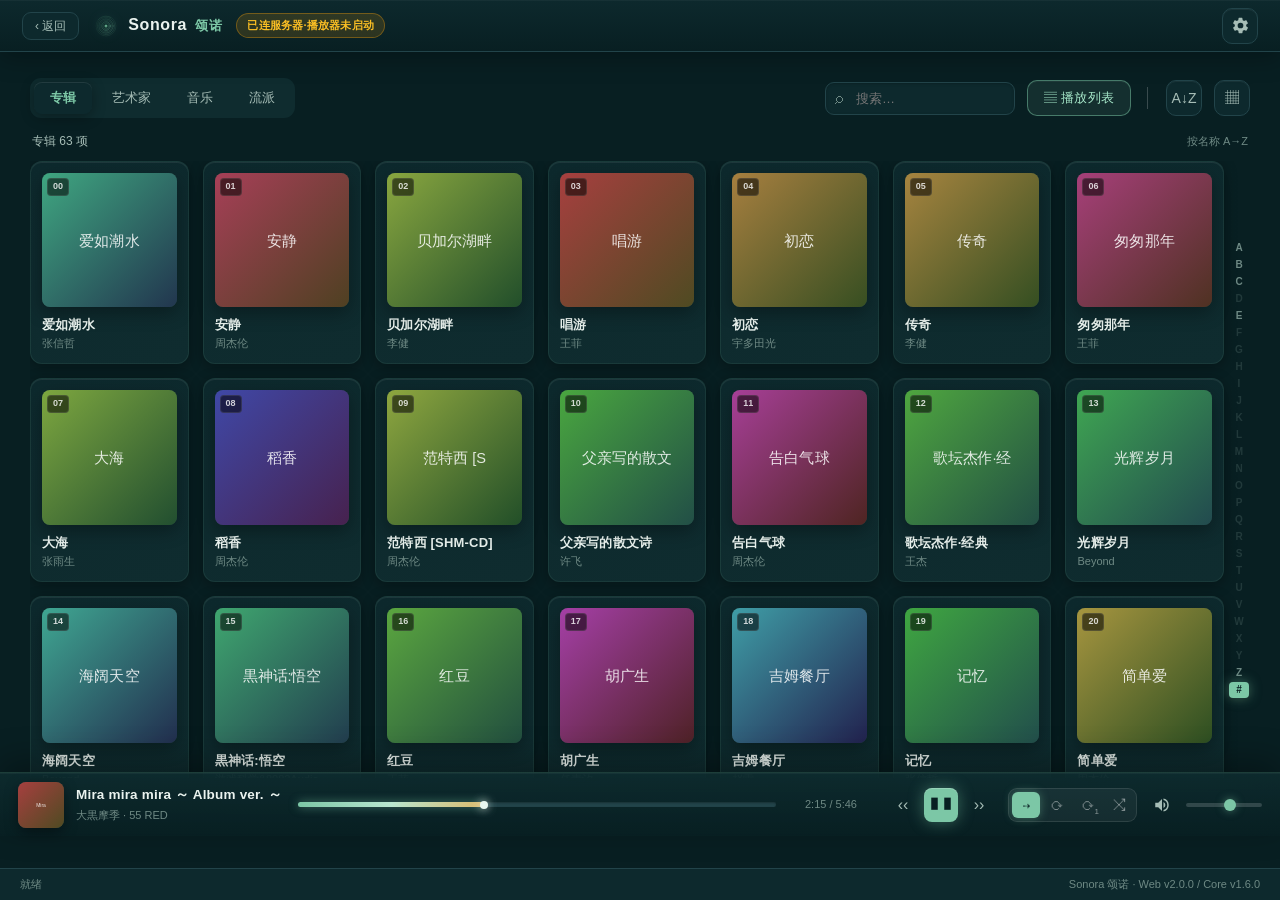
==== commit 1b772bf5: "fix: v2.0.17 定位报错隔离+全屏真实状态机+真实音频可视化" ====
--- a/sonora-web/preview.html
+++ b/sonora-web/preview.html
@@ -1416,6 +1416,64 @@
 #lyricsBox{ scroll-behavior:smooth; }
 .focus-lyrics{ scroll-behavior:smooth; }
 
+/* ============================================================
+   refine13.css — v2.0.17 真实音频可视化（专注模式封面层）
+   ============================================================ */
+
+/* 封面列作为定位基准；可视化层是 focusCover 的兄弟节点，
+   切歌时 coverHtml() 重写 focusCover 不会冲掉可视化控件 */
+.focus-cover-col{ position:relative; }
+.viz-layer{
+  position:absolute; left:0; top:0; z-index:3;
+  pointer-events:none;               /* 默认穿透，只有按钮区可点 */
+  border-radius:12px;
+}
+/* 频谱画布：覆盖在专辑封面上，半透明叠加，不拦截鼠标 */
+.viz-canvas{
+  position:absolute; left:0; top:0; z-index:1;
+  display:block; pointer-events:none;
+  border-radius:12px;
+  mix-blend-mode:screen;
+}
+
+/* 效果切换按钮：封面底部中央，半透明玻璃条 */
+.viz-switch{
+  position:absolute; left:50%; bottom:10px; transform:translateX(-50%);
+  z-index:4; display:flex; gap:3px; pointer-events:auto;
+  padding:4px 6px; border-radius:999px;
+  background:rgba(8,14,18,.62);
+  border:1px solid rgba(255,255,255,.18);
+  backdrop-filter:blur(10px); -webkit-backdrop-filter:blur(10px);
+  opacity:0; transition:opacity .22s;
+}
+.focus-cover:hover .viz-switch,
+.viz-switch:hover{ opacity:1; }
+.viz-switch button{
+  width:30px; height:26px; line-height:1; font-size:15px;
+  color:rgba(255,255,255,.72); background:transparent;
+  border:0; border-radius:999px; cursor:pointer;
+  transition:.18s;
+}
+.viz-switch button:hover{ color:#fff; background:rgba(255,255,255,.12); }
+.viz-switch button.on{
+  color:#0b1a17; background:rgba(124,199,166,.95);
+  box-shadow:0 0 14px rgba(124,199,166,.5);
+}
+
+/* 状态提示：无音频流/不支持时显示，位于封面顶部 */
+.viz-status{
+  position:absolute; left:0; right:0; top:10px; z-index:4;
+  text-align:center; font-size:12px; line-height:1.4;
+  color:rgba(255,255,255,.9);
+  padding:0 10px; pointer-events:none;
+}
+.viz-status:empty{ display:none; }
+/* 有提示时给文字加暗底，保证在亮封面上可读 */
+.viz-status:not(:empty)::before{
+  content:""; position:absolute; inset:-5px 8px; z-index:-1;
+  background:rgba(0,0,0,.45); border-radius:8px;
+}
+
 </style>
 </head>
 <body>
@@ -1802,6 +1860,18 @@
     <div class="focus-content">
       <div class="focus-cover-col">
         <div class="focus-cover" id="focusCover"><span class="ph">♪</span></div>
+        <!-- 可视化层独立于 focusCover：coverHtml() 切歌时会整体重写 focusCover，
+             故 canvas/切换条/状态必须放在兄弟层，用绝对定位叠加在封面上 -->
+        <div class="viz-layer" id="vizLayer">
+          <canvas id="vizCanvas" class="viz-canvas"></canvas>
+          <div class="viz-switch" id="vizSwitch" title="切换可视化效果">
+            <button data-viz="bars" class="on" title="频谱柱">▥</button>
+            <button data-viz="wave" title="波形">〜</button>
+            <button data-viz="circle" title="环形频谱">◎</button>
+            <button data-viz="off" title="关闭可视化">○</button>
+          </div>
+          <div class="viz-status" id="vizStatus"></div>
+        </div>
       </div>
       <div class="focus-mid">
         <div class="focus-meta">
@@ -1950,6 +2020,10 @@
     clearLyricChoice:()=>Promise.resolve({ok:true}),
     setFocusChrome:()=>Promise.resolve({ok:true}),
     setFullscreen:()=>Promise.resolve({ok:true,fullscreen:true}),
+    getFullscreenState:()=>Promise.resolve({ok:true,fullscreen:false}),
+    focusEnter:()=>Promise.resolve({ok:true,before:false}),
+    focusExit:()=>Promise.resolve({ok:true,restore:false}),
+    getAudioStreamUrl:()=>Promise.resolve({ok:false,error:'预览环境无音频流'}),
     getBio:()=>Promise.resolve(window.__BIO__),
     getStatus:()=>Promise.resolve({mode:'play',time:96,duration:346,volume:60,track:window.__TRACK__}),
     getSyncStatus:()=>Promise.resolve(window.__SYNC__),
@@ -2655,8 +2729,8 @@
       // 抑制轮询覆盖：LMS seek 生效有延迟，2.5s 内不让 pollStatus 用旧 time 弹回
       S.seekingUntil=Date.now()+2500;
       S.time=pendingSec; updateTimeUI();
-      apiCall("setSeek",{ok:false},pendingSec).then(r=>{
-        if(r&&r.ok===false){ toast("定位失败："+((r&&r.error)||"播放器不在线")); }
+      apiCall("setSeek",{ok:false,error:"播放器暂不可用"},pendingSec).then(r=>{
+        if(r&&r.ok===false){ toast("定位失败："+((r&&r.error)||"播放器暂不可用")); }
       });
     };
     barEl.style.cursor="pointer";
@@ -2725,6 +2799,163 @@
   $("collapsePlayer").addEventListener("click",()=>{ $("playerScreen").hidden=true; S.playerOpen=false; });
   function openPlayer(){ $("playerScreen").hidden=false; S.playerOpen=true; }
   $("focusBtn").addEventListener("click",openFocus);
+  /* ---------- 真实音频可视化（Web Audio AnalyserNode）----------
+     数据源：后端 getAudioStreamUrl 返回经本地代理的 LMS 音频流（带 CORS）。
+     <audio> 静音播放（不重复出声，实际声音仍由 squeezelite 输出），
+     AnalyserNode 提取实时频谱 → Canvas 绘制。切换效果：频谱柱/波形/环形/关闭。*/
+  const VIZ = {
+    mode: "bars", active: false, raf: 0,
+    audio: null, ctx: null, analyser: null, src: null, gain: null,
+    freq: null, time: null, canvas: null, g: null,
+    retry: 0, lastUrl: ""
+  };
+  const VIZ_MODES = ["bars", "wave", "circle", "off"];
+
+  function vizSetStatus(msg){
+    const el=$("vizStatus"); if(el) el.textContent=msg||"";
+  }
+  function vizSetMode(mode){
+    VIZ.mode=mode;
+    const sw=$("vizSwitch");
+    if(sw) sw.querySelectorAll("button").forEach(b=>b.classList.toggle("on",b.dataset.viz===mode));
+    try{ localStorage.setItem("sonora_viz_mode",mode); }catch(e){}
+    try{
+      const cv=$("vizCanvas");
+      if(cv) cv.style.display=(mode==="off")?"none":"block";
+    }catch(e){}
+  }
+  function vizResize(){
+    const cv=VIZ.canvas; if(!cv) return;
+    const box=$("focusCover"); if(!box) return;
+    const r=box.getBoundingClientRect();
+    // vizLayer 绝对定位覆盖在 focusCover 上（切歌重写 focusCover 不受影响）
+    const layer=$("vizLayer"); if(layer){
+      layer.style.left=box.offsetLeft+"px"; layer.style.top=box.offsetTop+"px";
+      layer.style.width=r.width+"px"; layer.style.height=r.height+"px";
+    }
+    const dpr=Math.min(2,window.devicePixelRatio||1);
+    cv.width=Math.max(1,Math.floor(r.width*dpr));
+    cv.height=Math.max(1,Math.floor(r.height*dpr));
+    cv.style.width=r.width+"px"; cv.style.height=r.height+"px";
+    if(VIZ.g) VIZ.g.setTransform(dpr,0,0,dpr,0,0);
+  }
+  async function startVisualizer(){
+    if(VIZ.active) return;
+    if(VIZ.mode==="off"){ vizSetStatus(""); return; }
+    const cv=$("vizCanvas");
+    if(!cv){ vizSetStatus(""); return; }
+    VIZ.canvas=cv; VIZ.g=cv.getContext("2d");
+    vizResize();
+    try{
+      const r=await apiCall("getAudioStreamUrl",{ok:false,error:"no-api"});
+      if(!r || r.ok===false){ vizSetStatus("此曲目无实时音频流 · 可视化不可用"); return; }
+      const url=r.url;
+      const AC=window.AudioContext||window.webkitAudioContext;
+      if(!AC){ vizSetStatus("当前 WebView 不支持音频分析"); return; }
+      const audio=new Audio();
+      audio.crossOrigin="anonymous";
+      audio.src=url; audio.loop=true; audio.preload="auto"; audio.volume=0; // 静音：避免重复出声
+      let ctx, analyser, src, gain;
+      try{
+        ctx=new AC();
+        src=ctx.createMediaElementSource(audio);
+        analyser=ctx.createAnalyser();
+        analyser.fftSize=1024; analyser.smoothingTimeConstant=0.82;
+        gain=ctx.createGain(); gain.gain.value=0;      // 双保险静音
+        src.connect(analyser); analyser.connect(gain); gain.connect(ctx.destination);
+      }catch(e){ vizSetStatus("音频分析初始化失败"); return; }
+      VIZ.audio=audio; VIZ.ctx=ctx; VIZ.analyser=analyser; VIZ.src=src; VIZ.gain=gain;
+      VIZ.freq=new Uint8Array(analyser.frequencyBinCount);
+      VIZ.time=new Uint8Array(analyser.fftSize);
+      VIZ.lastUrl=url; VIZ.active=true;
+      const playTry=()=>{ const p=audio.play(); if(p&&p.catch) p.catch(()=>{ /* 自动播放可能被拦，下次交互再试 */ }); };
+      playTry();
+      try{ ctx.resume&&ctx.resume(); }catch(e){}
+      audio.addEventListener("error",()=>{ vizSetStatus("音频流加载失败 · 可视化暂停"); });
+      VIZ.raf=requestAnimationFrame(vizDraw);
+      vizSetStatus("");
+    }catch(e){ vizSetStatus("可视化启动失败"); }
+  }
+  function stopVisualizer(){
+    if(VIZ.raf){ cancelAnimationFrame(VIZ.raf); VIZ.raf=0; }
+    VIZ.active=false;
+    try{ if(VIZ.audio){ VIZ.audio.pause(); VIZ.audio.src=""; VIZ.audio.load(); } }catch(e){}
+    try{ if(VIZ.ctx){ VIZ.ctx.close&&VIZ.ctx.close(); } }catch(e){}
+    VIZ.audio=VIZ.ctx=VIZ.analyser=VIZ.src=VIZ.gain=null;
+    vizSetStatus("");
+  }
+  function vizDraw(){
+    if(!VIZ.active || !S.focus){ return; }
+    VIZ.raf=requestAnimationFrame(vizDraw);
+    const g=VIZ.g, cv=VIZ.canvas, an=VIZ.analyser;
+    if(!g||!cv||!an){ return; }
+    const W=cv.width/Math.min(2,window.devicePixelRatio||1);
+    const H=cv.height/Math.min(2,window.devicePixelRatio||1);
+    g.clearRect(0,0,W,H);
+    if(VIZ.mode==="off") return;
+    if(VIZ.mode==="bars"||VIZ.mode==="circle"){
+      an.getByteFrequencyData(VIZ.freq);
+      if(VIZ.mode==="bars") vizDrawBars(g,W,H,VIZ.freq);
+      else vizDrawCircle(g,W,H,VIZ.freq);
+    } else if(VIZ.mode==="wave"){
+      an.getByteTimeDomainData(VIZ.time);
+      vizDrawWave(g,W,H,VIZ.time);
+    }
+  }
+  function vizDrawBars(g,W,H,freq){
+    const n=48, step=Math.floor(freq.length/n)||1;
+    const gap=2, bw=W/n;
+    for(let i=0;i<n;i++){
+      let v=0; for(let j=0;j<step;j++) v=Math.max(v,freq[i*step+j]||0);
+      const h=Math.pow(v/255,1.35)*H*0.92;
+      const x=i*bw+gap/2;
+      const grd=g.createLinearGradient(0,H,0,H-h);
+      grd.addColorStop(0,"rgba(124,199,166,.25)");
+      grd.addColorStop(1,"rgba(160,230,255,.92)");
+      g.fillStyle=grd;
+      g.fillRect(x,H-h,Math.max(1,bw-gap),h);
+    }
+  }
+  function vizDrawWave(g,W,H,data){
+    g.lineWidth=2.5; g.strokeStyle="rgba(150,225,255,.9)";
+    g.shadowColor="rgba(124,199,166,.8)"; g.shadowBlur=12;
+    g.beginPath();
+    const step=Math.max(1,Math.floor(data.length/W));
+    for(let x=0;x<W;x++){
+      const v=(data[Math.min(data.length-1,x*step)]||128)/128;
+      const y=(v-1)*H*0.34+H/2;
+      if(x===0) g.moveTo(x,y); else g.lineTo(x,y);
+    }
+    g.stroke(); g.shadowBlur=0;
+  }
+  function vizDrawCircle(g,W,H,freq){
+    const cx=W/2, cy=H/2, R=Math.min(W,H)*0.33;
+    const n=64, step=Math.floor(freq.length/n)||1;
+    g.lineWidth=3; g.lineCap="round";
+    for(let i=0;i<n;i++){
+      const v=(freq[i*step]||0)/255;
+      const a=(i/n)*Math.PI*2 - Math.PI/2;
+      const r1=R, r2=R+v*R*0.62;
+      const hue=150+ (i/n)*90;
+      g.strokeStyle="hsla("+hue+",80%,65%,"+(0.35+v*0.6)+")";
+      g.beginPath();
+      g.moveTo(cx+Math.cos(a)*r1,cy+Math.sin(a)*r1);
+      g.lineTo(cx+Math.cos(a)*r2,cy+Math.sin(a)*r2);
+      g.stroke();
+    }
+  }
+  function initViz(){
+    const sw=$("vizSwitch");
+    if(sw) sw.addEventListener("click",e=>{
+      const b=e.target.closest("button[data-viz]"); if(!b)return;
+      vizSetMode(b.dataset.viz);
+      if(S.focus){ stopVisualizer(); if(VIZ.mode!=="off") startVisualizer(); }
+    });
+    let saved="bars"; try{ saved=localStorage.getItem("sonora_viz_mode")||"bars"; }catch(e){}
+    vizSetMode(VIZ_MODES.indexOf(saved)>=0?saved:"bars");
+    window.addEventListener("resize",()=>{ if(S.focus) vizResize(); });
+  }
+
   $("focusExit").addEventListener("click",closeFocus);
   function openFocus(){
     S.focus=true; $("focusScreen").hidden=false;
@@ -2732,18 +2963,21 @@
     $("focusAside").hidden=true; S.fpanel="";
     document.querySelectorAll("#focusToggles button").forEach(b=>b.classList.toggle("on",b.dataset.fpanel==="lyricsOn"));
     updateTimeUI();
-    // 根治漏边：进入系统全屏，原生标题栏彻底消失（官方 API，不依赖 pyobjc）
+    // 根治漏边：进入系统全屏。后端记录进入前的真实全屏状态，退出时据此恢复，
+    // 避免"进/出专注都变窗口"。用 AppKit 读真实 styleMask，不依赖 pywebview 失效标志。
     document.body.classList.add("is-focus");
-    apiCall("setFullscreen",{},true).then(r=>{
+    apiCall("focusEnter",{},true).then(r=>{
       if(r&&r.ok===false){ apiCall("setFocusChrome",{},true); }  // 兜底：改标题栏色
     });
+    startVisualizer();     // 真实音频可视化
   }
   function closeFocus(){
     S.focus=false; $("focusScreen").hidden=true;
     document.body.classList.remove("is-focus");
-    apiCall("setFullscreen",{},false).then(r=>{
+    apiCall("focusExit",{},true).then(r=>{
       if(r&&r.ok===false){ apiCall("setFocusChrome",{},false); }
     });
+    stopVisualizer();      // 停止可视化，释放音频资源
   }
 
   /* ---------- 常规播放器面板开关 ---------- */
@@ -3918,6 +4152,7 @@
     // 增强功能初始化
     loadPlaylists(); loadQueue(); loadFavorites();
     initLyricPicker();
+    initViz();
     setTimeout(pollStatus, 300);
     setTimeout(updateConnBadge, 500);
     setInterval(pollStatus, 1000);
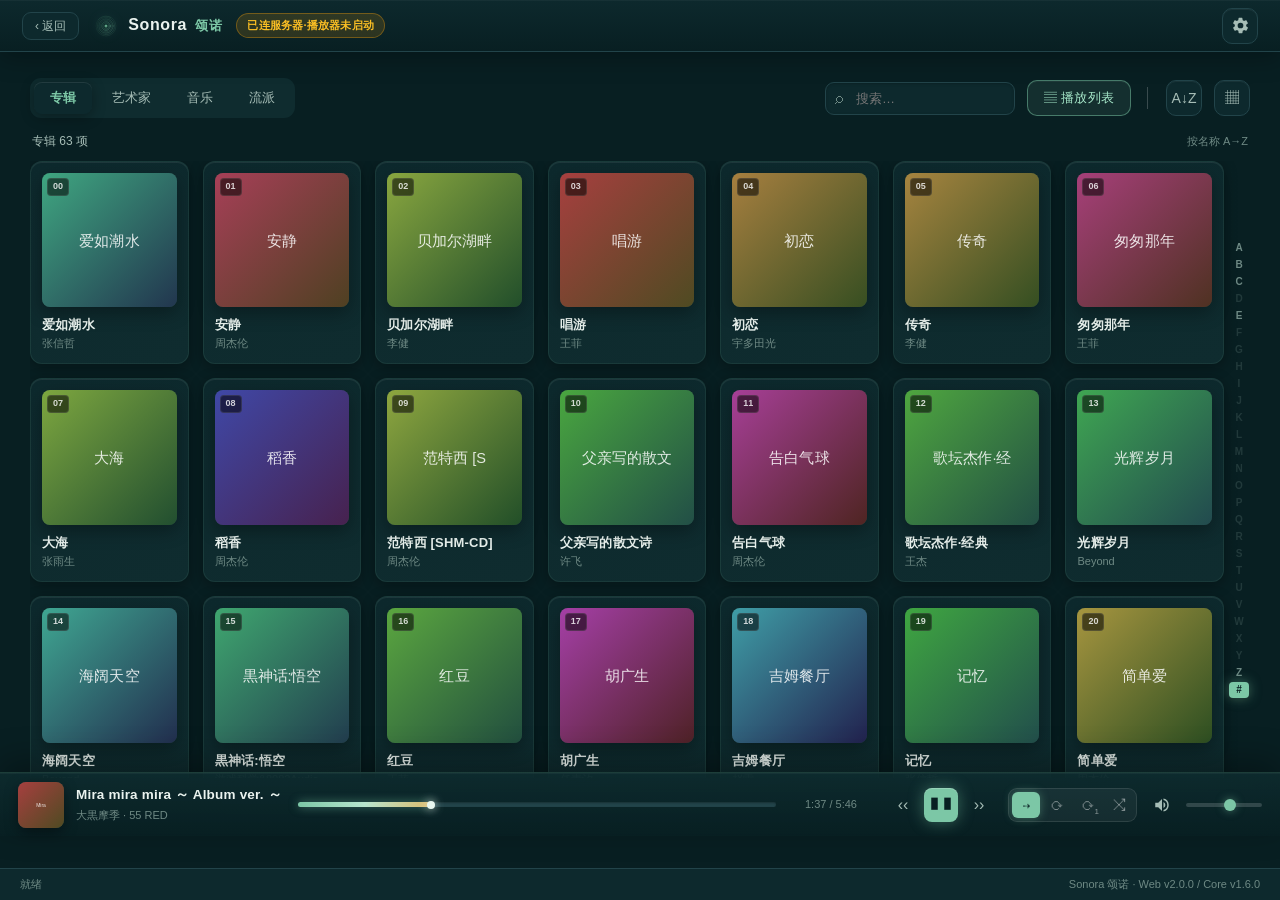
==== commit 33ac0057: "fix: v2.0.18 过渡稳定版-去viz+启动提速+面包屑防连点+进度条静默" ====
--- a/sonora-web/preview.html
+++ b/sonora-web/preview.html
@@ -1473,6 +1473,9 @@
   content:""; position:absolute; inset:-5px 8px; z-index:-1;
   background:rgba(0,0,0,.45); border-radius:8px;
 }
+
+/* v2.0.18 过渡稳定版：音频可视化暂移除，隐藏相关 UI */
+.viz-layer, .viz-canvas, .viz-switch, .viz-status { display: none !important; }
 
 </style>
 </head>
@@ -2113,6 +2116,8 @@
     track: null, time: 96, duration: 346, playing: true,
     crumbs: [],            // 下钻面包屑栈 [{label, cat, filters}]
     browseItems: null,     // 下钻结果（非空时替代 S.items 渲染）
+    _drillBusy: false,     // [v2.0.18] 下钻防重入：卡住期间连点不再堆积 crumb
+    _browseCache: {},       // [v2.0.18] 下钻结果缓存 key=filters.join("|")
     ctxItem: null,         // 右键目标条目
     playMode: "seq",       // seq | loop | one | shuffle
     volume: 60,
@@ -2312,13 +2317,18 @@
   async function fillLazyCovers(){
     const els=Array.from(document.querySelectorAll("#libItems img.lazy-cover")).slice(0,120);
     if(!els.length || !api.getCover) return;
-    for(const el of els){
-      const cid=el.dataset.cid; if(!cid) continue;
-      try{
-        const data=await api.getCover({coverid:cid},96);
-        if(data){ el.src=data; el.style.opacity="1"; el.classList.remove("lazy-cover"); }
-        else { el.outerHTML=`<span class="ph">♪</span>`; }
-      }catch(e){ el.outerHTML=`<span class="ph">♪</span>`; }
+    // [v2.0.18] 并发分批（每批8张）加载封面，取代串行 await，显著缩短音乐库填充时间
+    const valid=els.filter(el=>el.dataset.cid);
+    for(let i=0;i<valid.length;i+=8){
+      const batch=valid.slice(i,i+8);
+      await Promise.all(batch.map(async el=>{
+        const cid=el.dataset.cid;
+        try{
+          const data=await api.getCover({coverid:cid},96);
+          if(data && el.isConnected){ el.src=data; el.style.opacity="1"; el.classList.remove("lazy-cover"); }
+          else if(el.isConnected){ el.outerHTML=`<span class="ph">♪</span>`; }
+        }catch(e){ if(el.isConnected) el.outerHTML=`<span class="ph">♪</span>`; }
+      }));
     }
   }
   function renderLibrary(){
@@ -2729,9 +2739,11 @@
       // 抑制轮询覆盖：LMS seek 生效有延迟，2.5s 内不让 pollStatus 用旧 time 弹回
       S.seekingUntil=Date.now()+2500;
       S.time=pendingSec; updateTimeUI();
-      apiCall("setSeek",{ok:false,error:"播放器暂不可用"},pendingSec).then(r=>{
-        if(r&&r.ok===false){ toast("定位失败："+((r&&r.error)||"播放器暂不可用")); }
-      });
+      // [v2.0.18] seek 是尽力而为的高频命令：失败绝不弹窗打断用户。
+      // 本地时间轴已立即更新，若 LMS 未接受，下一轮 pollStatus 会自然校正回真实位置。
+      apiCall("setSeek",{ok:false},pendingSec).then(r=>{
+        if(!r || r.ok===false){ /* 静默：仅本地预览，等待状态轮询校正 */ }
+      }).catch(()=>{});
     };
     barEl.style.cursor="pointer";
     barEl.addEventListener("pointerdown",ev=>{
@@ -2969,7 +2981,8 @@
     apiCall("focusEnter",{},true).then(r=>{
       if(r&&r.ok===false){ apiCall("setFocusChrome",{},true); }  // 兜底：改标题栏色
     });
-    startVisualizer();     // 真实音频可视化
+    // [v2.0.18] 可视化已停用
+    // startVisualizer();
   }
   function closeFocus(){
     S.focus=false; $("focusScreen").hidden=true;
@@ -3707,20 +3720,34 @@
     document.querySelectorAll("#libCats button").forEach(x=>x.classList.toggle("on",x.dataset.cat===S.cat));
   }
   async function drillInto(it){
+    // [v2.0.18] 防重入：请求在途时忽略后续点击，杜绝连点堆积面包屑
+    if(S._drillBusy) return;
     const cat=S.cat;
-    const name=itemName(it,cat);
     const fkey=DRILL_FILTER[cat];
     const id=String(it.id||"");
     if(!fkey||!id){ toast("该条目不支持查看曲目"); return; }
     const filters=[fkey+":"+id];
-    const r=await apiCall("libBrowse",{items:[],total:0},"titles",0,500,filters);
-    const items=(r&&r.items)||[];
-    if(!items.length){ toast("该"+DRILL_LABEL[cat]+"下暂无曲目"); return; }
-    S.crumbs.push({label:name,cat:cat,filters:filters});
-    S.lastBrowse=items; S.browseItems=items;
-    $("libSearch").value=""; S.query="";
-    renderLibrary();
-    toast(`已展开 ${name} · ${items.length} 首`);
+    // [v2.0.18] 防止下钻到自身造成循环面包屑（同一 filter 已在栈中）
+    if(S.crumbs.some(c=>c.filters && c.filters.join("|")===filters.join("|"))) return;
+    S._drillBusy=true;
+    const name=itemName(it,cat);
+    try{
+      const key=filters.join("|");
+      let items=S._browseCache[key];
+      if(!items){
+        const r=await apiCall("libBrowse",{items:[],total:0},"titles",0,500,filters);
+        items=(r&&r.items)||[];
+        if(items.length) S._browseCache[key]=items;
+      }
+      if(!items.length){ toast("该"+DRILL_LABEL[cat]+"下暂无曲目"); return; }
+      S.crumbs.push({label:name,cat:cat,filters:filters});
+      S.lastBrowse=items; S.browseItems=items;
+      $("libSearch").value=""; S.query="";
+      renderLibrary();
+      toast(`已展开 ${name} · ${items.length} 首`);
+    } finally {
+      S._drillBusy=false;
+    }
   }
   // filtered() 支持下钻结果
   const _origFiltered=filtered;
@@ -4135,7 +4162,7 @@
         }
       }catch(e){}
     }
-    if(api.getBio){ try{ S.bio=await api.getBio("大黒摩季","55 RED");}catch(e){} }
+    // [v2.0.18] 移除启动时硬编码抓取的歌手简介（按需加载，不再阻塞启动）
     if(window.__BIO__) S.bio=window.__BIO__;
 
     applyTheme((api.getConfig&&await api.getConfig().then(c=>c.theme).catch(()=>"dark"))||"dark");
@@ -4152,7 +4179,8 @@
     // 增强功能初始化
     loadPlaylists(); loadQueue(); loadFavorites();
     initLyricPicker();
-    initViz();
+    // [v2.0.18] 音频可视化暂移除（本地音频代理在部分环境拖慢启动/切歌，待 Flutter 重构）
+    // initViz();
     setTimeout(pollStatus, 300);
     setTimeout(updateConnBadge, 500);
     setInterval(pollStatus, 1000);
